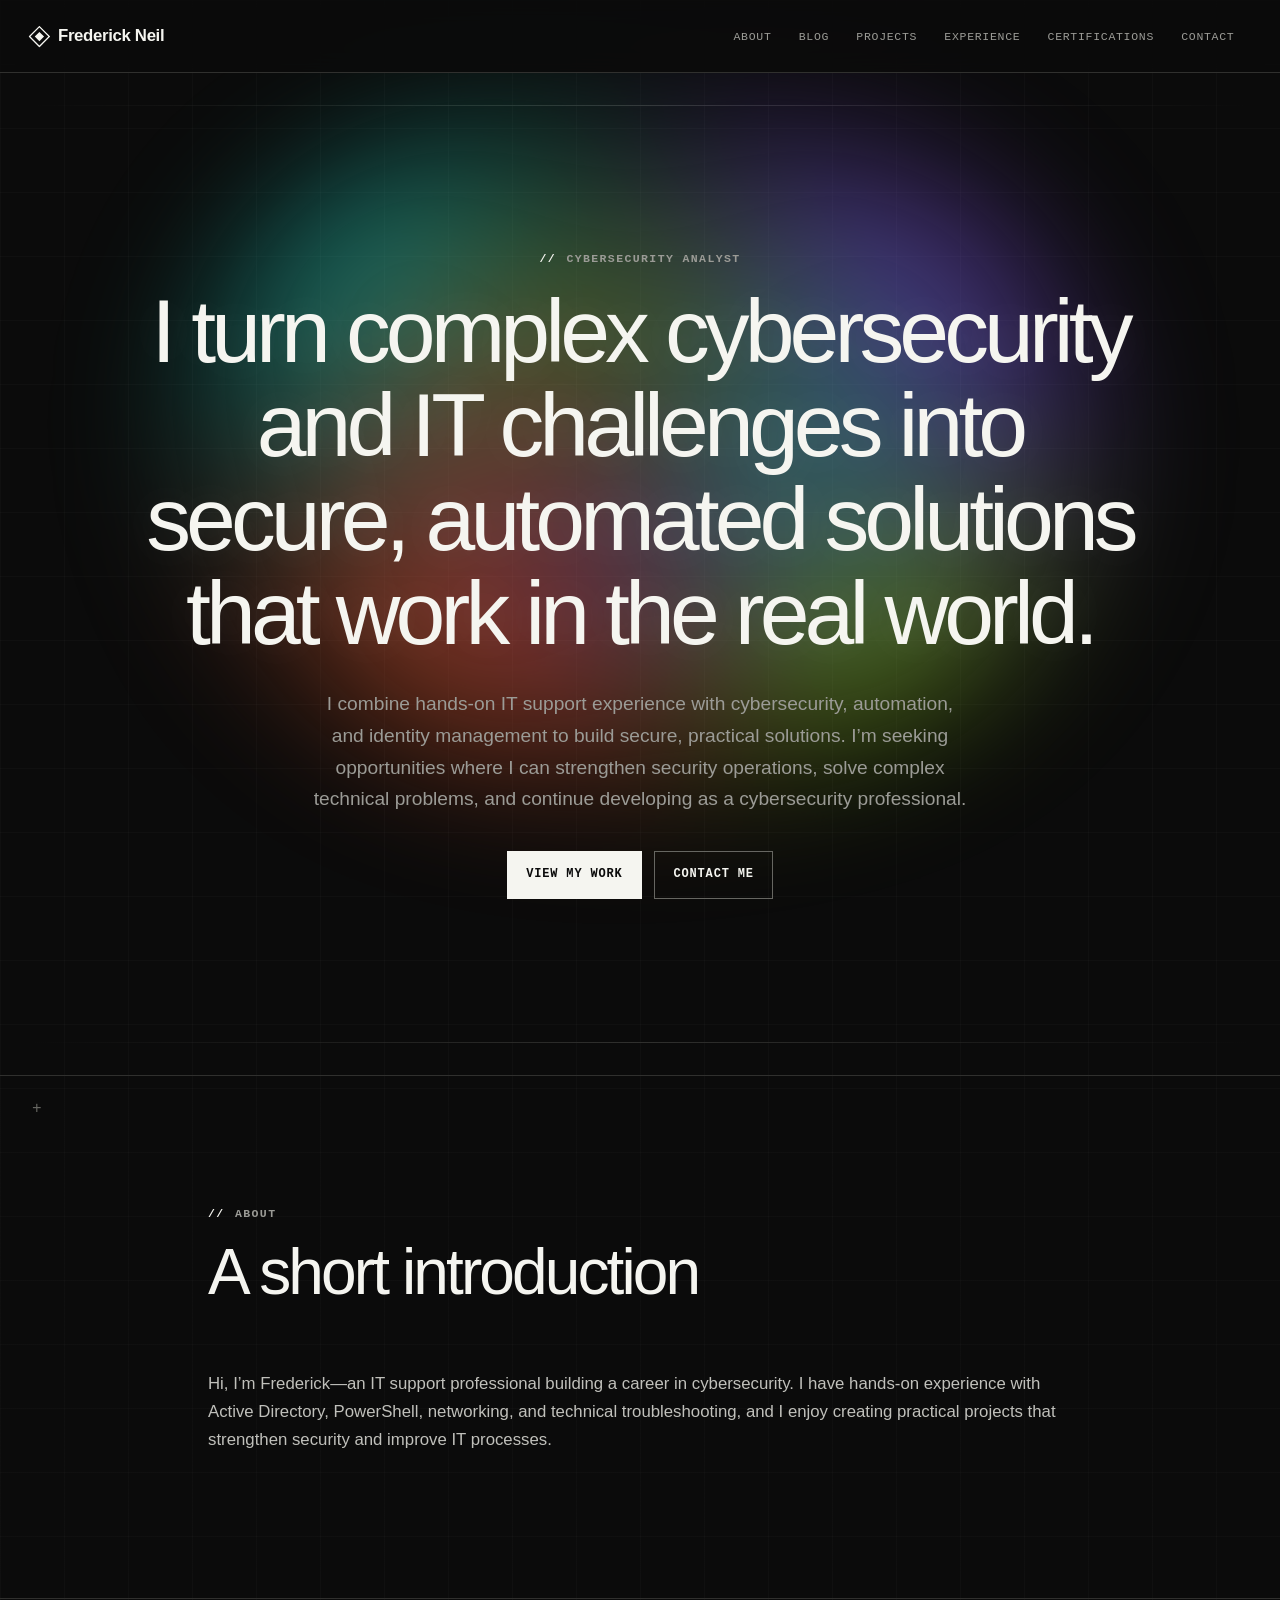
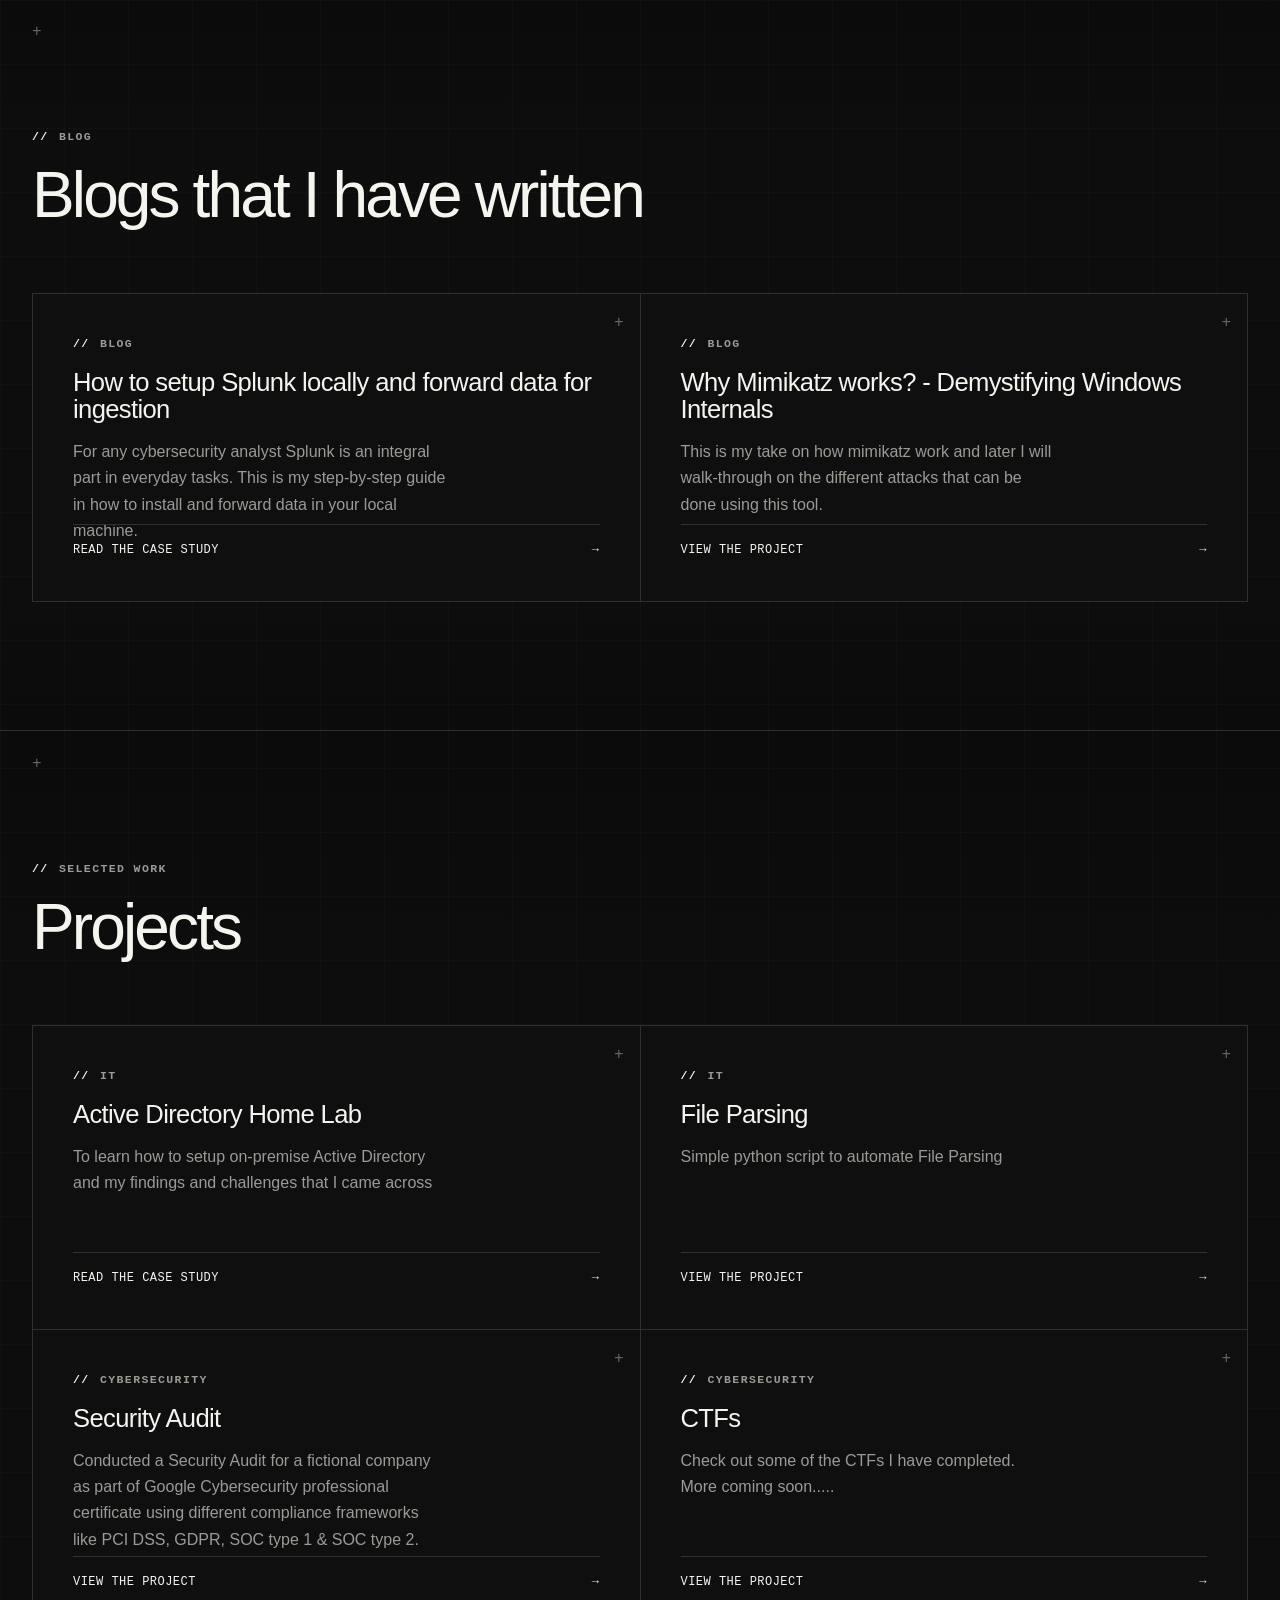
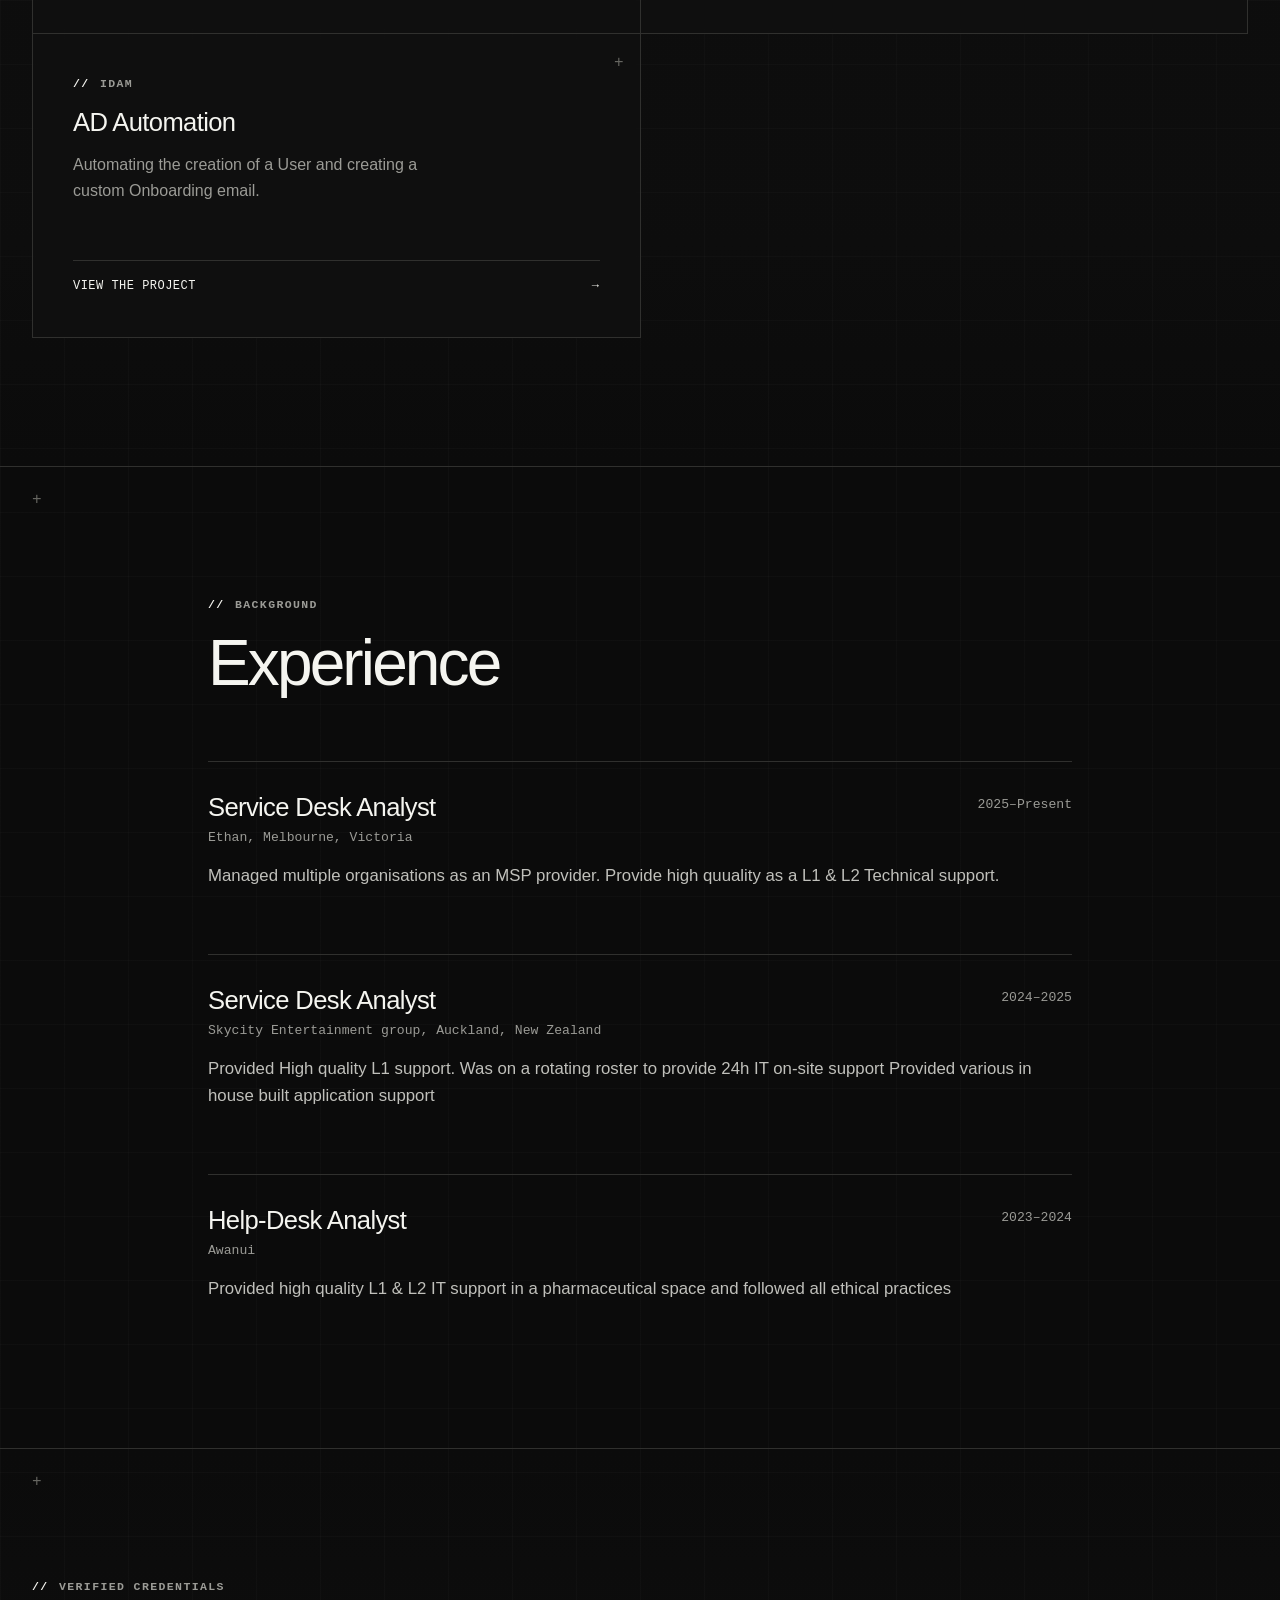
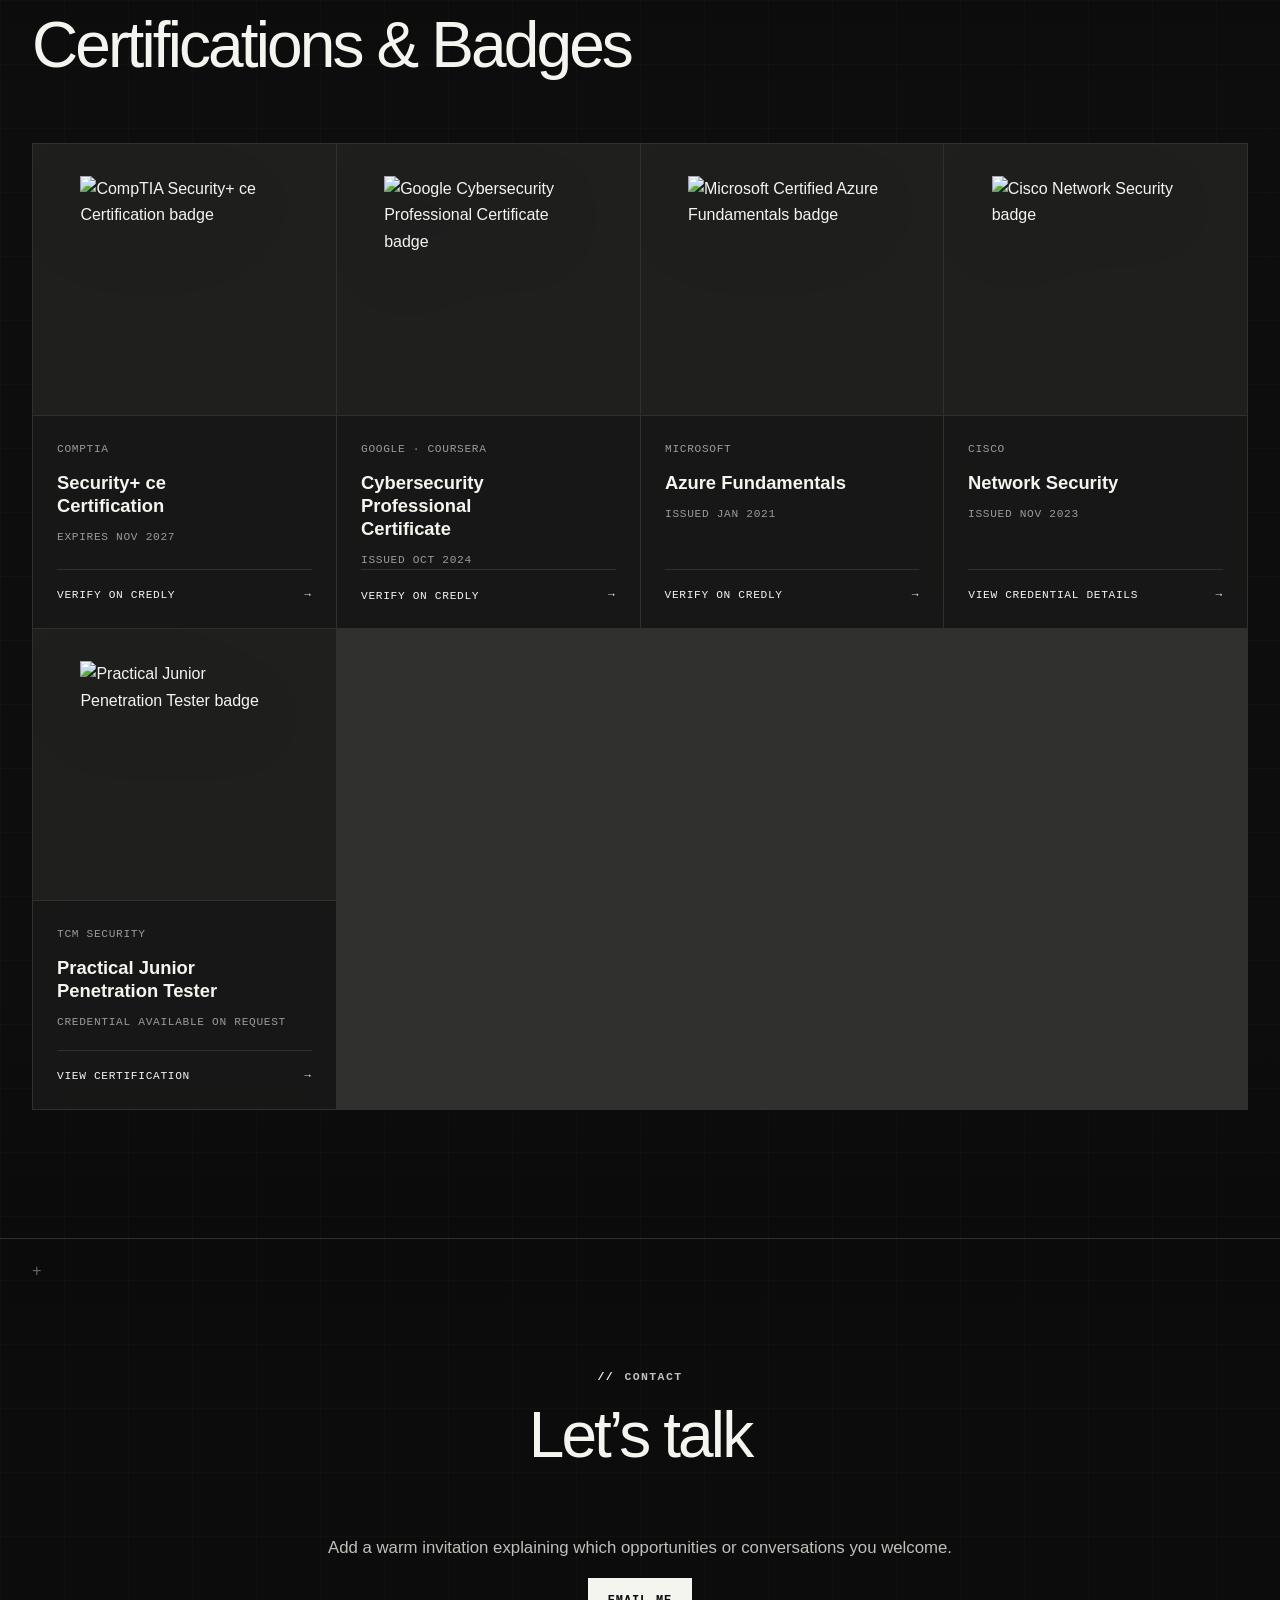
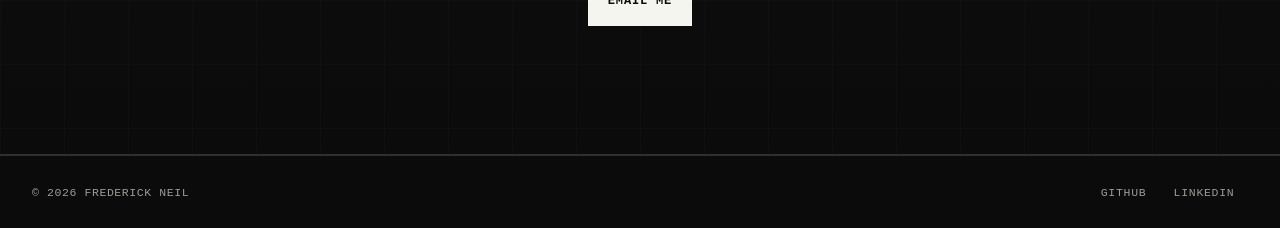
==== index.html @ 4bce6fff "Add certification badge gallery" ====
<!doctype html>
<html lang="en">
  <head>
    <meta charset="utf-8">
    <meta name="viewport" content="width=device-width, initial-scale=1">
    <meta
      name="description"
      content="Portfolio of Frederick Neil, showcasing cybersecurity and automation projects."
    >
    <title>Frederick Neil | Portfolio</title>
    <link rel="stylesheet" href="css/styles.css">
    <script src="js/main.js" defer></script>
  </head>

  <body>
    <a class="skip-link" href="#main-content">Skip to main content</a>

    <header class="site-header">
      <div class="container header-layout">
        <a class="site-name" href="#top" aria-label="Go to the top of the page">
          Frederick Neil
        </a>

        <nav aria-label="Primary navigation">
          <ul class="nav-list">
            <li><a href="#about">About</a></li>
            <li><a href="#blogs">Blog</a></li>
            <li><a href="#projects">Projects</a></li>
            <li><a href="#experience">Experience</a></li>
            <li><a href="#certifications">Certifications</a></li>
            <li><a href="#contact">Contact</a></li>
          </ul>
        </nav>
      </div>
    </header>

    <main id="main-content">
      <div class="hero-aurora" aria-hidden="true"></div>
      <section class="hero" id="top">
        <div class="container narrow">
          <p class="eyebrow">Cybersecurity Analyst</p>
          <h1>I turn complex cybersecurity and IT challenges into secure, automated solutions that work in the real world.</h1>
          <p class="hero-summary">
            I combine hands-on IT support experience with cybersecurity, 
            automation, and identity management to build secure, practical solutions. 
            I’m seeking opportunities where I can strengthen security operations, 
            solve complex technical problems, and continue developing as a cybersecurity professional.
          </p>
          <div class="button-group">
            <a class="button primary" href="#projects">View my work</a>
            <a class="button secondary" href="#contact">Contact me</a>
          </div>
        </div>
      </section>

      <section class="section" id="about">
        <div class="container narrow">
          <p class="eyebrow">About</p>
          <h2>A short introduction</h2>
          <p>
            Hi, I’m Frederick—an IT support professional building a career in cybersecurity. 
            I have hands-on experience with Active Directory, PowerShell, networking, and technical troubleshooting, 
            and I enjoy creating practical projects that strengthen security and improve IT processes.

          </p>
        </div>
      </section>

      <section class="section alternate" id="blogs">
        <div class="container">
          <p class="eyebrow">Blog</p>
          <h2>Blogs that I have written</h2>

          <div class="card-grid">
            <article class="card">
              <p class="card-label">Blog</p>
              <h3>How to setup Splunk locally and forward data for ingestion</h3>
              <p>
                For any cybersecurity analyst Splunk is an integral part in everyday tasks. 
                This is my step-by-step guide in how to install and forward data in your local machine.
              </p>
              <a href="https://www.linkedin.com/pulse/how-setup-splunk-locally-forward-data-ingestion-frederick-neil-mwwwf">Read the case study <span aria-hidden="true">&rarr;</span></a>
            </article>

            <article class="card">
              <p class="card-label">Blog</p>
              <h3>Why Mimikatz works? - Demystifying Windows Internals</h3>
              <p>
                This is my take on how mimikatz work and later I will walk-through on the different attacks that can be done using this tool.
              </p>
              <a href="https://www.linkedin.com/pulse/why-mimikatz-works-demystifying-windows-internals-frederick-neil-f1d8c">View the project <span aria-hidden="true">&rarr;</span></a>
            </article>
          </div>
        </div>
      </section>

      <section class="section alternate" id="projects">
        <div class="container">
          <p class="eyebrow">Selected work</p>
          <h2>Projects</h2>

          <div class="card-grid">
            <article class="card">
              <p class="card-label">IT</p>
              <h3>Active Directory Home Lab</h3>
              <p>
                To learn how to setup on-premise Active Directory and my findings and challenges that I came across 
              </p>
              <a href="https://github.com/freddyneil97/Home-Server-and-Client-setup">Read the case study <span aria-hidden="true">&rarr;</span></a>
            </article>

            <article class="card">
              <p class="card-label">IT</p>
              <h3>File Parsing</h3>
              <p>
                Simple python script to automate File Parsing
              </p>
              <a href="https://github.com/freddyneil97/python_automation_cyber">View the project <span aria-hidden="true">&rarr;</span></a>
            </article>

            <article class="card">
              <p class="card-label">Cybersecurity</p>
              <h3>Security Audit</h3>
              <p>
                Conducted a Security Audit for a fictional company as part of Google Cybersecurity professional certificate using
                different compliance frameworks like PCI DSS, GDPR, SOC type 1 & SOC type 2.
              </p>
              <a href="https://github.com/freddyneil97/Cyber_Security_Portfolio">View the project <span aria-hidden="true">&rarr;</span></a>
            </article>

            <article class="card">
              <p class="card-label">Cybersecurity</p>
              <h3>CTFs</h3>
              <p>
                Check out some of the CTFs I have completed. More coming soon.....
              </p>
              <a href="https://github.com/freddyneil97/CTFs">View the project <span aria-hidden="true">&rarr;</span></a>
            </article>

            <article class="card">
              <p class="card-label">IDAM</p>
              <h3>AD Automation</h3>
              <p>
                Automating the creation of a User and creating a custom Onboarding email.
              </p>
              <a href="https://github.com/freddyneil97/AD_Automation">View the project <span aria-hidden="true">&rarr;</span></a>
            </article>
            
          </div>
        </div>
      </section>

      <section class="section" id="experience">
        <div class="container narrow">
          <p class="eyebrow">Background</p>
          <h2>Experience</h2>

          <div class="experience-item">
            <div>
              <h3>Service Desk Analyst</h3>
              <p class="muted">Ethan, Melbourne, Victoria</p>
            </div>
            <p class="muted">2025&ndash;Present</p>
          </div>
          <p>
            Managed multiple organisations as an MSP provider. 
            Provide high quuality as a L1 & L2 Technical support. 
          </p>
        </div>

        <div class="container narrow">
        <div class="experience-item">
            <div>
              <h3>Service Desk Analyst</h3>
              <p class="muted">Skycity Entertainment group, Auckland, New Zealand</p>
            </div>
            <p class="muted">2024&ndash;2025</p>
          </div>
          <p>
            Provided High quality L1 support.
            Was on a rotating roster to provide 24h IT on-site support
            Provided various in house built application support
          </p>
        </div>

        <div class="container narrow">
        <div class="experience-item">
            <div>
              <h3>Help-Desk Analyst</h3>
              <p class="muted">Awanui</p>
            </div>
            <p class="muted">2023&ndash;2024</p>
          </div>
          <p>
            Provided high quality L1 & L2 IT support in a pharmaceutical space and followed all ethical practices
          </p>
        </div>
      </section>

      <section class="section alternate" id="certifications">
        <div class="container">
          <p class="eyebrow">Verified credentials</p>
          <h2>Certifications & Badges</h2>
          <div class="badge-grid">
            <a class="badge-card" href="https://www.credly.com/badges/f8b6b08b-f59a-4fb5-bf77-55b51bd22b2f" target="_blank" rel="noopener">
              <span class="badge-image">
                <img src="https://images.credly.com/images/80d8a06a-c384-42bf-ad36-db81bce5adce/blob" alt="CompTIA Security+ ce Certification badge" width="220" height="220" loading="lazy">
              </span>
              <span class="badge-details">
                <span class="badge-issuer">CompTIA</span>
                <strong>Security+ ce Certification</strong>
                <span class="badge-date">Expires Nov 2027</span>
                <span class="badge-action">Verify on Credly <span aria-hidden="true">&rarr;</span></span>
              </span>
            </a>

            <a class="badge-card" href="https://www.credly.com/badges/73e0d3cb-29c5-4f58-bfee-9537c1ee1b4f" target="_blank" rel="noopener">
              <span class="badge-image">
                <img src="https://images.credly.com/images/0bf0f2da-a699-4c82-82e2-56dcf1f2e1c7/image.png" alt="Google Cybersecurity Professional Certificate badge" width="220" height="220" loading="lazy">
              </span>
              <span class="badge-details">
                <span class="badge-issuer">Google &middot; Coursera</span>
                <strong>Cybersecurity Professional Certificate</strong>
                <span class="badge-date">Issued Oct 2024</span>
                <span class="badge-action">Verify on Credly <span aria-hidden="true">&rarr;</span></span>
              </span>
            </a>

            <a class="badge-card" href="https://www.credly.com/badges/d61e5b37-b325-469e-be7c-5481fbeab2c2" target="_blank" rel="noopener">
              <span class="badge-image">
                <img src="https://images.credly.com/images/be8fcaeb-c769-4858-b567-ffaaa73ce8cf/image.png" alt="Microsoft Certified Azure Fundamentals badge" width="220" height="220" loading="lazy">
              </span>
              <span class="badge-details">
                <span class="badge-issuer">Microsoft</span>
                <strong>Azure Fundamentals</strong>
                <span class="badge-date">Issued Jan 2021</span>
                <span class="badge-action">Verify on Credly <span aria-hidden="true">&rarr;</span></span>
              </span>
            </a>

            <a class="badge-card" href="https://www.credly.com/org/cisco/badge/network-security" target="_blank" rel="noopener">
              <span class="badge-image">
                <img src="https://images.credly.com/size/340x340/images/f7387386-553c-4be5-b3f3-077f78152f31/Network_Security.png" alt="Cisco Network Security badge" width="220" height="220" loading="lazy">
              </span>
              <span class="badge-details">
                <span class="badge-issuer">Cisco</span>
                <strong>Network Security</strong>
                <span class="badge-date">Issued Nov 2023</span>
                <span class="badge-action">View credential details <span aria-hidden="true">&rarr;</span></span>
              </span>
            </a>

            <a class="badge-card" href="https://certifications.tcm-sec.com/pjpt/" target="_blank" rel="noopener">
              <span class="badge-image">
                <img src="https://certifications.tcm-sec.com/wp-content/uploads/2024/08/PJPT-1.webp" alt="Practical Junior Penetration Tester badge" width="220" height="220" loading="lazy">
              </span>
              <span class="badge-details">
                <span class="badge-issuer">TCM Security</span>
                <strong>Practical Junior Penetration Tester</strong>
                <span class="badge-date">Credential available on request</span>
                <span class="badge-action">View certification <span aria-hidden="true">&rarr;</span></span>
              </span>
            </a>
          </div>
        </div>
      </section>

      <section class="section contact" id="contact">
        <div class="container narrow">
          <p class="eyebrow">Contact</p>
          <h2>Let&rsquo;s talk</h2>
          <p>
            Add a warm invitation explaining which opportunities or
            conversations you welcome.
          </p>
          <a class="button primary" href="mailto:freddyneil28@gmail.com">Email me</a>
        </div>
      </section>
    </main>

    <footer class="site-footer">
      <div class="container footer-layout">
        <p>&copy; <span id="current-year">2026</span> Frederick Neil</p>
        <ul class="social-list" aria-label="Social links">
          <li><a href="https://github.com/freddyneil97">GitHub</a></li>
          <li><a href="https://www.linkedin.com/in/frederick-neil-354715139/">LinkedIn</a></li>
        </ul>
      </div>
    </footer>
  </body>
</html>
---- css/styles.css ----
:root {
  color-scheme: dark;
  --color-background: #0b0b0b;
  --color-surface: #111111;
  --color-surface-raised: #171717;
  --color-text: #f5f5f0;
  --color-muted: #9b9b96;
  --color-accent: #f5f5f0;
  --color-accent-contrast: #0b0b0b;
  --color-border: #30302e;
  --color-border-strong: #666661;
  --color-cyan: #3ee9dc;
  --color-violet: #8b5cf6;
  --color-orange: #ff6b3d;
  --color-lime: #b8f23d;
  --font-body: Inter, "Segoe UI", Arial, sans-serif;
  --font-mono: "SFMono-Regular", Consolas, "Liberation Mono", monospace;
  --content-width: 76rem;
  --reading-width: 54rem;
  --header-height: 4.5rem;
}

* {
  box-sizing: border-box;
}

html {
  scroll-behavior: smooth;
  scroll-padding-top: var(--header-height);
}

body {
  min-width: 20rem;
  margin: 0;
  background:
    linear-gradient(rgb(255 255 255 / 2%) 1px, transparent 1px),
    linear-gradient(90deg, rgb(255 255 255 / 2%) 1px, transparent 1px),
    var(--color-background);
  background-size: 4rem 4rem;
  color: var(--color-text);
  font-family: var(--font-body);
  font-size: 1rem;
  line-height: 1.65;
  text-rendering: optimizeLegibility;
}

::selection {
  background: var(--color-text);
  color: var(--color-background);
}

a {
  color: inherit;
  text-decoration-color: var(--color-border-strong);
  text-underline-offset: 0.25em;
}

a:hover {
  text-decoration-color: currentColor;
}

a:focus-visible {
  outline: 2px solid var(--color-text);
  outline-offset: 4px;
}

h1,
h2,
h3,
p {
  margin-top: 0;
}

h1,
h2,
h3 {
  font-weight: 500;
  line-height: 1.05;
}

h1 {
  max-width: 22ch;
  margin-inline: auto;
  margin-bottom: 1.75rem;
  font-size: clamp(2.75rem, 7vw, 6.5rem);
  letter-spacing: -0.055em;
  text-wrap: balance;
}

h2 {
  max-width: 18ch;
  margin-bottom: clamp(2rem, 5vw, 4rem);
  font-size: clamp(2.25rem, 5vw, 4.5rem);
  letter-spacing: -0.045em;
}

h3 {
  margin-bottom: 1rem;
  font-size: clamp(1.35rem, 2vw, 1.75rem);
  letter-spacing: -0.025em;
}

.container {
  width: min(100% - 2rem, var(--content-width));
  margin-inline: auto;
}

.narrow {
  max-width: var(--reading-width);
  margin-inline: auto;
}

.skip-link {
  position: fixed;
  top: 0.75rem;
  left: 0.75rem;
  z-index: 100;
  padding: 0.7rem 0.9rem;
  translate: 0 -200%;
  border: 1px solid var(--color-text);
  background: var(--color-text);
  color: var(--color-background);
  font-family: var(--font-mono);
  font-size: 0.75rem;
  text-transform: uppercase;
}

.skip-link:focus {
  translate: 0;
}

.site-header {
  position: sticky;
  top: 0;
  z-index: 50;
  min-height: var(--header-height);
  border-bottom: 1px solid var(--color-border);
  background: rgb(11 11 11 / 92%);
  backdrop-filter: blur(14px);
}

.header-layout,
.footer-layout {
  display: flex;
  align-items: center;
  justify-content: space-between;
  gap: 1.5rem;
  min-height: var(--header-height);
}

.site-name {
  display: inline-flex;
  align-items: center;
  gap: 0.7rem;
  color: var(--color-text);
  font-size: 1.05rem;
  font-weight: 700;
  letter-spacing: -0.02em;
  text-decoration: none;
}

.site-name::before {
  width: 0.8rem;
  height: 0.8rem;
  border: 1px solid var(--color-text);
  box-shadow: inset 0 0 0 0.2rem var(--color-background);
  background: var(--color-text);
  content: "";
  rotate: 45deg;
}

.nav-list,
.social-list {
  display: flex;
  flex-wrap: wrap;
  gap: 0;
  margin: 0;
  padding: 0;
  list-style: none;
}

.nav-list a,
.social-list a {
  display: block;
  padding: 0.6rem 0.85rem;
  color: var(--color-muted);
  font-family: var(--font-mono);
  font-size: 0.72rem;
  letter-spacing: 0.06em;
  text-decoration: none;
  text-transform: uppercase;
  transition: color 160ms ease, background-color 160ms ease;
}

.nav-list a:hover,
.social-list a:hover {
  background: var(--color-surface-raised);
  color: var(--color-text);
}

main {
  isolation: isolate;
}

.hero {
  position: relative;
  display: grid;
  min-height: calc(100svh - var(--header-height));
  place-items: center;
  padding-block: clamp(6rem, 14vw, 11rem);
  overflow: hidden;
  border-bottom: 1px solid var(--color-border);
  text-align: center;
}

.hero::before,
.hero::after {
  position: absolute;
  left: 50%;
  width: min(100% - 2rem, var(--content-width));
  height: 1px;
  translate: -50% 0;
  background: linear-gradient(90deg, transparent, var(--color-border), transparent);
  content: "";
}

.hero::before {
  top: 2rem;
}

.hero::after {
  bottom: 2rem;
}

.hero .narrow {
  position: relative;
  z-index: 2;
  max-width: 72rem;
}

.hero-aurora {
  position: fixed;
  top: 49%;
  left: 50%;
  z-index: 1;
  width: min(72vw, 58rem);
  aspect-ratio: 1.35;
  translate: -50% -50%;
  border-radius: 50%;
  background:
    radial-gradient(circle at 20% 25%, var(--color-cyan), transparent 38%),
    radial-gradient(circle at 80% 28%, var(--color-violet), transparent 42%),
    radial-gradient(circle at 30% 82%, var(--color-orange), transparent 40%),
    radial-gradient(circle at 76% 76%, var(--color-lime), transparent 36%);
  filter: blur(4.5rem) saturate(125%);
  opacity: 0.5;
  pointer-events: none;
  animation: aurora-drift 14s ease-in-out infinite alternate;
  will-change: translate, rotate, scale;
}

.hero-aurora::after {
  position: absolute;
  inset: 18%;
  border-radius: inherit;
  background: conic-gradient(
    from 90deg,
    var(--color-cyan),
    var(--color-violet),
    var(--color-orange),
    var(--color-lime),
    var(--color-cyan)
  );
  filter: blur(3rem);
  opacity: 0.55;
  content: "";
  animation: aurora-spin 18s linear infinite;
}

.hero h1 {
  text-shadow: 0 0 3rem rgb(255 255 255 / 10%);
}

.hero-summary {
  max-width: 42rem;
  margin-inline: auto;
  margin-bottom: 2.25rem;
  color: var(--color-muted);
  font-size: clamp(1rem, 2vw, 1.2rem);
  text-wrap: balance;
}

.eyebrow,
.card-label {
  margin-bottom: 1rem;
  color: var(--color-muted);
  font-family: var(--font-mono);
  font-size: 0.72rem;
  font-weight: 600;
  letter-spacing: 0.12em;
  text-transform: uppercase;
}

.eyebrow::before,
.card-label::before {
  margin-right: 0.65rem;
  color: var(--color-text);
  content: "//";
}

.button-group {
  display: flex;
  flex-wrap: wrap;
  justify-content: center;
  gap: 0.75rem;
}

.button {
  display: inline-flex;
  min-height: 3rem;
  align-items: center;
  justify-content: center;
  padding: 0.8rem 1.15rem;
  border: 1px solid var(--color-border-strong);
  border-radius: 0;
  font-family: var(--font-mono);
  font-size: 0.75rem;
  font-weight: 700;
  letter-spacing: 0.07em;
  text-decoration: none;
  text-transform: uppercase;
  transition: background-color 160ms ease, color 160ms ease, border-color 160ms ease;
}

.button.primary {
  border-color: var(--color-text);
  background: var(--color-text);
  color: var(--color-accent-contrast);
}

.button.primary:hover {
  background: transparent;
  color: var(--color-text);
}

.button.secondary {
  background: transparent;
  color: var(--color-text);
}

.button.secondary:hover {
  border-color: var(--color-text);
  background:
    linear-gradient(var(--color-surface-raised), var(--color-surface-raised)) padding-box,
    linear-gradient(90deg, var(--color-cyan), var(--color-violet), var(--color-orange)) border-box;
}

@keyframes aurora-drift {
  0% {
    translate: -56% -53%;
    rotate: -8deg;
    scale: 0.92;
  }

  50% {
    translate: -46% -47%;
    rotate: 7deg;
    scale: 1.08;
  }

  100% {
    translate: -52% -50%;
    rotate: -3deg;
    scale: 0.98;
  }
}

@keyframes aurora-spin {
  to {
    rotate: 1turn;
  }
}

.section {
  position: relative;
  padding-block: clamp(5rem, 10vw, 8.5rem);
  border-bottom: 1px solid var(--color-border);
  background: linear-gradient(
    180deg,
    transparent 0%,
    rgb(11 11 11 / 12%) 18%,
    rgb(11 11 11 / 12%) 82%,
    transparent 100%
  );
}

.section > .container {
  position: relative;
  z-index: 2;
}

.section::before {
  position: absolute;
  top: 1.25rem;
  left: max(1rem, calc((100% - var(--content-width)) / 2));
  color: var(--color-border-strong);
  content: "+";
  font-family: var(--font-mono);
}

.alternate {
  background: linear-gradient(
    180deg,
    transparent 0%,
    rgb(23 23 23 / 18%) 18%,
    rgb(23 23 23 / 18%) 82%,
    transparent 100%
  );
}

.section .narrow > p:not(.eyebrow),
.section .container > p:not(.eyebrow),
.experience-item + p {
  color: #c0c0bb;
  font-size: 1.05rem;
}

.card-grid {
  display: grid;
  grid-template-columns: repeat(2, minmax(0, 1fr));
  border-top: 1px solid var(--color-border);
  border-left: 1px solid var(--color-border);
}

.card {
  position: relative;
  min-height: 19rem;
  padding: clamp(1.5rem, 4vw, 2.5rem);
  border-right: 1px solid var(--color-border);
  border-bottom: 1px solid var(--color-border);
  border-radius: 0;
  background: rgb(17 17 17 / 72%);
  backdrop-filter: blur(0.75rem);
  box-shadow: none;
  transition: background-color 180ms ease, border-color 180ms ease;
}

.card::after {
  position: absolute;
  top: 1rem;
  right: 1rem;
  color: var(--color-border-strong);
  content: "+";
  font-family: var(--font-mono);
}

.card:hover {
  border-color: var(--color-border-strong);
  background: rgb(23 23 23 / 84%);
}

.card p:not(.card-label) {
  max-width: 42ch;
  color: var(--color-muted);
}

.card > a {
  position: absolute;
  right: clamp(1.5rem, 4vw, 2.5rem);
  bottom: clamp(1.5rem, 4vw, 2.5rem);
  left: clamp(1.5rem, 4vw, 2.5rem);
  display: flex;
  justify-content: space-between;
  padding-top: 1rem;
  border-top: 1px solid var(--color-border);
  font-family: var(--font-mono);
  font-size: 0.75rem;
  letter-spacing: 0.04em;
  text-decoration: none;
  text-transform: uppercase;
}

.badge-grid {
  display: grid;
  grid-template-columns: repeat(auto-fit, minmax(min(100%, 16rem), 1fr));
  gap: 1px;
  border: 1px solid var(--color-border);
  background: var(--color-border);
}

.badge-card {
  position: relative;
  display: grid;
  min-height: 30rem;
  grid-template-rows: 17rem 1fr;
  overflow: hidden;
  background: rgb(17 17 17 / 76%);
  color: var(--color-text);
  text-decoration: none;
  backdrop-filter: blur(0.75rem);
  transition: background-color 220ms ease, translate 220ms ease;
}

.badge-card::after {
  position: absolute;
  right: 0;
  bottom: 0;
  left: 0;
  height: 2px;
  scale: 0 1;
  transform-origin: left;
  background: linear-gradient(90deg, var(--color-cyan), var(--color-violet), var(--color-orange));
  content: "";
  transition: scale 260ms ease;
}

.badge-card:hover {
  background: rgb(23 23 23 / 88%);
  translate: 0 -0.25rem;
}

.badge-card:hover::after,
.badge-card:focus-visible::after {
  scale: 1 1;
}

.badge-image {
  display: grid;
  place-items: center;
  padding: 2rem;
  border-bottom: 1px solid var(--color-border);
  background: rgb(255 255 255 / 3%);
}

.badge-image img {
  display: block;
  width: min(100%, 13rem);
  height: 13rem;
  object-fit: contain;
  filter: drop-shadow(0 1rem 2rem rgb(0 0 0 / 38%));
  transition: scale 260ms ease, rotate 260ms ease;
}

.badge-card:hover .badge-image img {
  rotate: -1.5deg;
  scale: 1.04;
}

.badge-details {
  display: flex;
  align-items: flex-start;
  flex-direction: column;
  padding: 1.5rem;
}

.badge-issuer,
.badge-date,
.badge-action {
  font-family: var(--font-mono);
  font-size: 0.7rem;
  letter-spacing: 0.06em;
  text-transform: uppercase;
}

.badge-issuer {
  margin-bottom: 0.75rem;
  color: var(--color-muted);
}

.badge-details strong {
  max-width: 20ch;
  margin-bottom: 0.7rem;
  font-size: 1.15rem;
  font-weight: 600;
  line-height: 1.25;
}

.badge-date {
  color: var(--color-muted);
}

.badge-action {
  display: flex;
  width: 100%;
  justify-content: space-between;
  margin-top: auto;
  padding-top: 1rem;
  border-top: 1px solid var(--color-border);
  color: var(--color-text);
}

.experience-item {
  display: grid;
  grid-template-columns: 1fr auto;
  gap: 2rem;
  margin-top: 0;
  padding-top: 2rem;
  border-top: 1px solid var(--color-border);
}

.experience-item h3 {
  margin-bottom: 0.4rem;
}

#experience .container + .container {
  margin-top: 4rem;
}

.muted {
  color: var(--color-muted);
  font-family: var(--font-mono);
  font-size: 0.82rem;
}

.contact {
  min-height: 32rem;
  display: grid;
  place-items: center;
  background: linear-gradient(
    180deg,
    transparent,
    rgb(17 17 17 / 18%) 25%,
    rgb(17 17 17 / 18%) 75%,
    transparent
  );
  color: var(--color-text);
  text-align: center;
}

.contact::before {
  color: var(--color-border-strong);
}

.contact h2 {
  margin-inline: auto;
}

.contact .eyebrow,
.contact p {
  color: #c0c0bb !important;
}

.contact .button.primary {
  border-color: var(--color-text);
  background: var(--color-text);
  color: var(--color-background);
}

.contact .button.primary:hover {
  background: transparent;
  color: var(--color-text);
}

.site-footer {
  border-top: 1px solid var(--color-border);
  background: var(--color-background);
  color: var(--color-muted);
}

.site-footer p {
  margin-bottom: 0;
  font-family: var(--font-mono);
  font-size: 0.72rem;
  letter-spacing: 0.05em;
  text-transform: uppercase;
}

@media (max-width: 48rem) {
  :root {
    --header-height: auto;
  }

  .header-layout,
  .footer-layout {
    align-items: flex-start;
    flex-direction: column;
    padding-block: 1rem;
  }

  .nav-list {
    width: 100%;
    border-top: 1px solid var(--color-border);
  }

  .nav-list li {
    flex: 1 1 auto;
  }

  .nav-list a {
    padding-inline: 0.55rem;
    text-align: center;
  }

  .hero {
    min-height: auto;
  }

  .hero-aurora {
    width: 120vw;
    filter: blur(4rem) saturate(120%);
    opacity: 0.46;
  }

  .card-grid {
    grid-template-columns: 1fr;
  }

  .card {
    min-height: 18rem;
  }

  .experience-item {
    grid-template-columns: 1fr;
    gap: 0.5rem;
  }
}

@media (max-width: 30rem) {
  .nav-list li {
    flex-basis: 33%;
  }

  h1 {
    font-size: clamp(2.5rem, 13vw, 4rem);
  }

  .button-group,
  .button {
    width: 100%;
  }
}

@media (prefers-reduced-motion: reduce) {
  html {
    scroll-behavior: auto;
  }

  *,
  *::before,
  *::after {
    animation-duration: 0.01ms !important;
    animation-iteration-count: 1 !important;
    transition-duration: 0.01ms !important;
  }
}
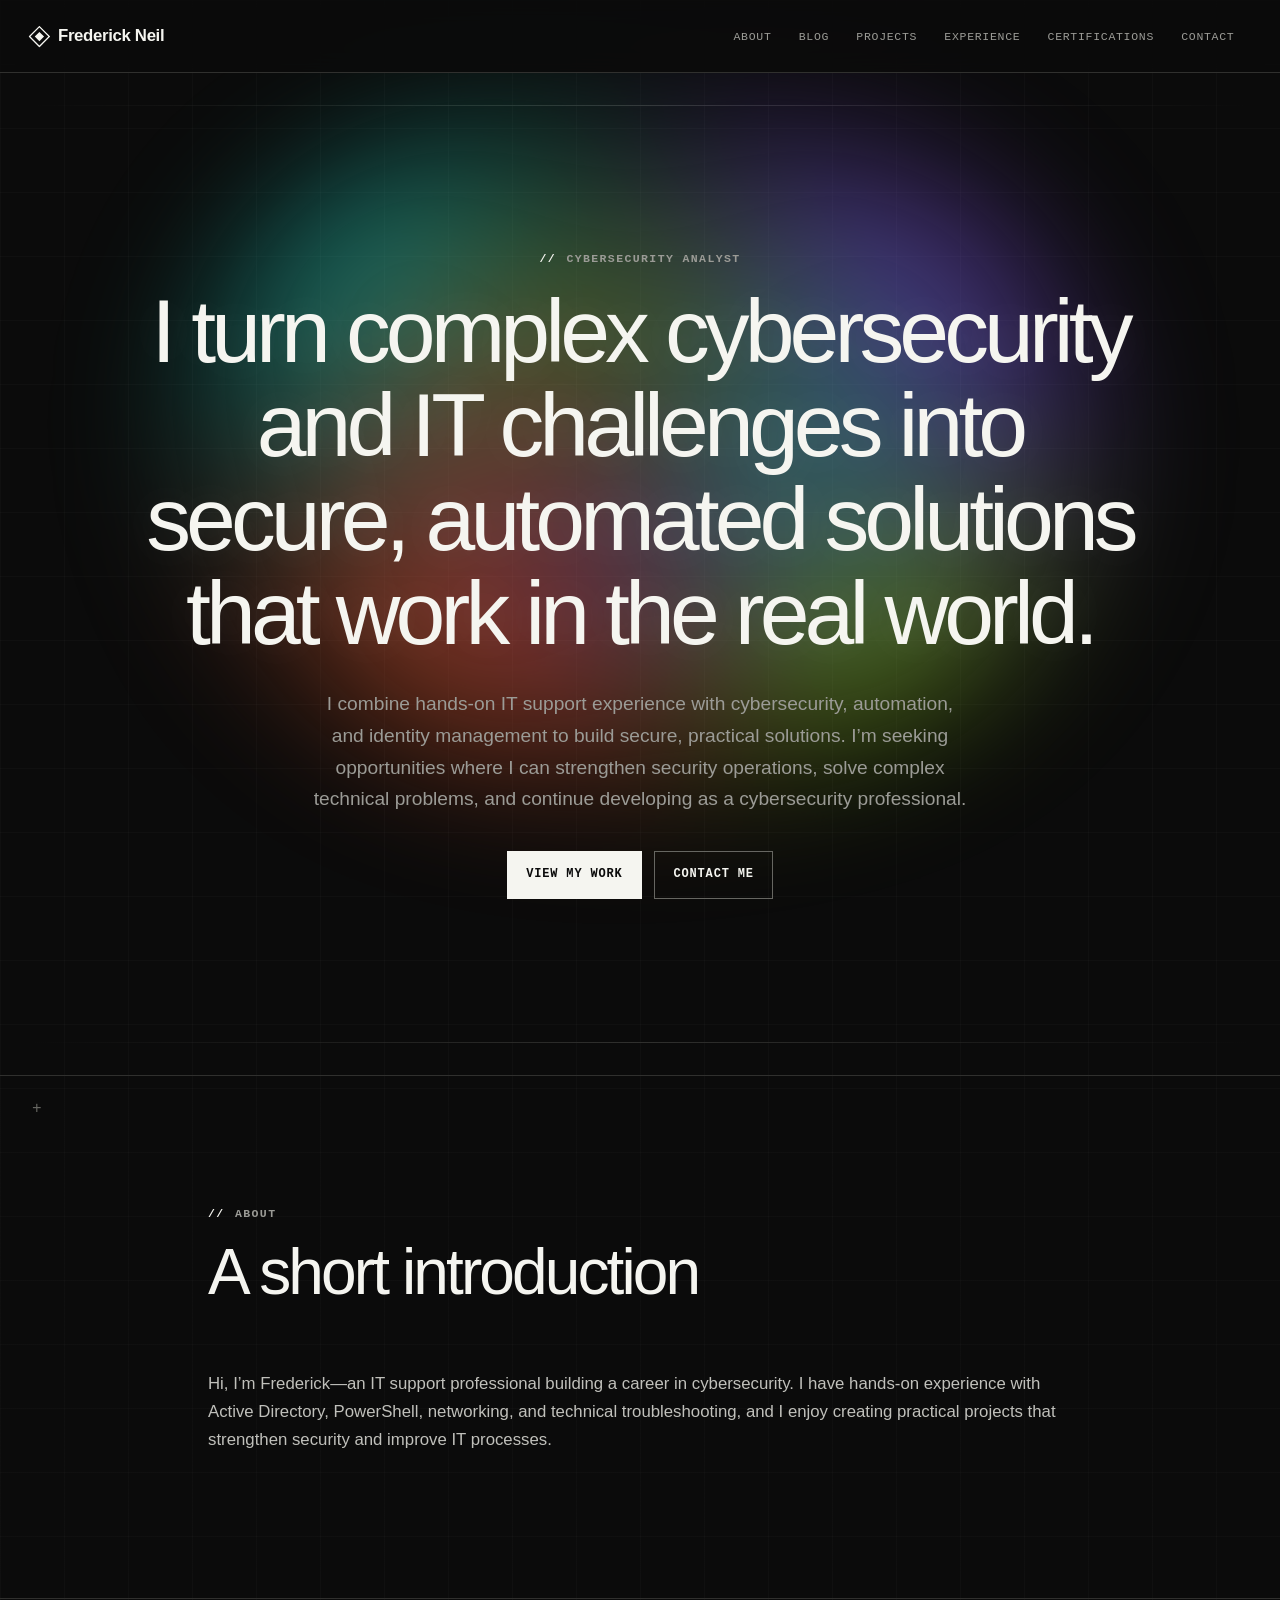
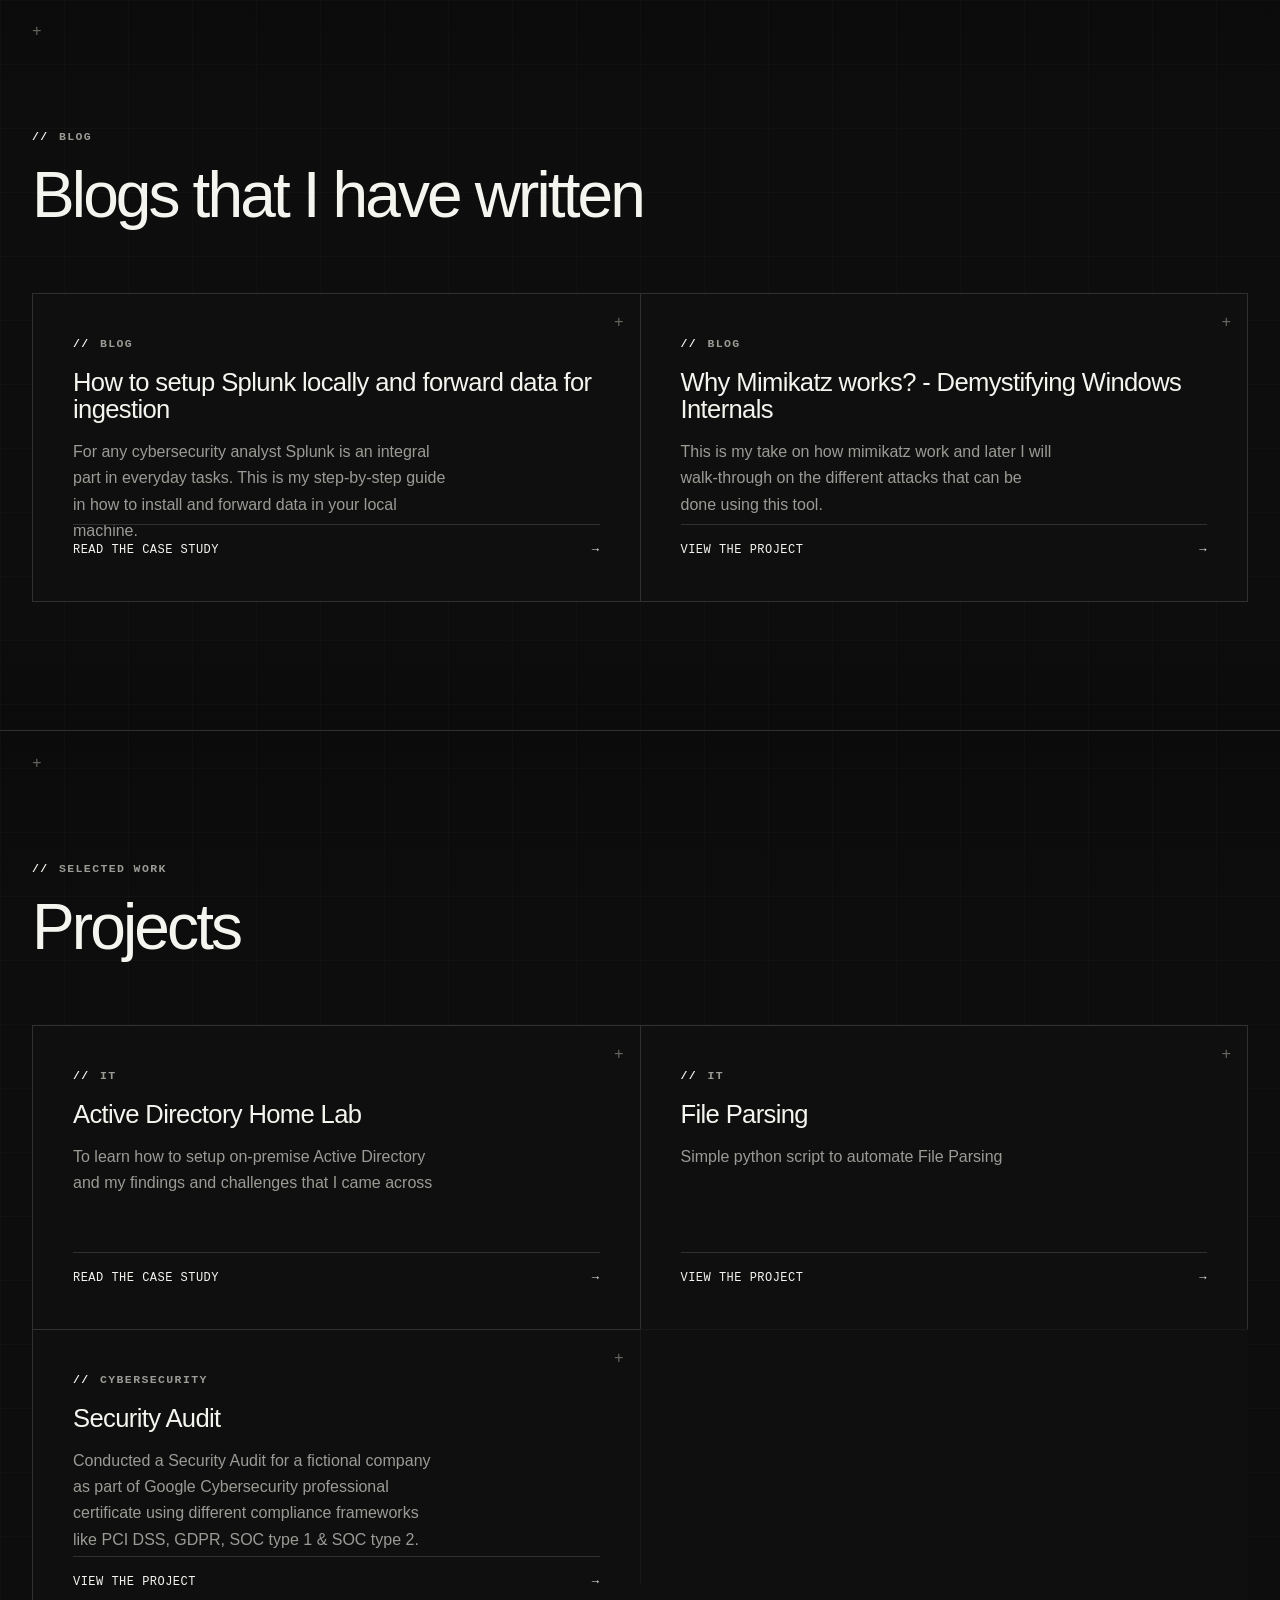
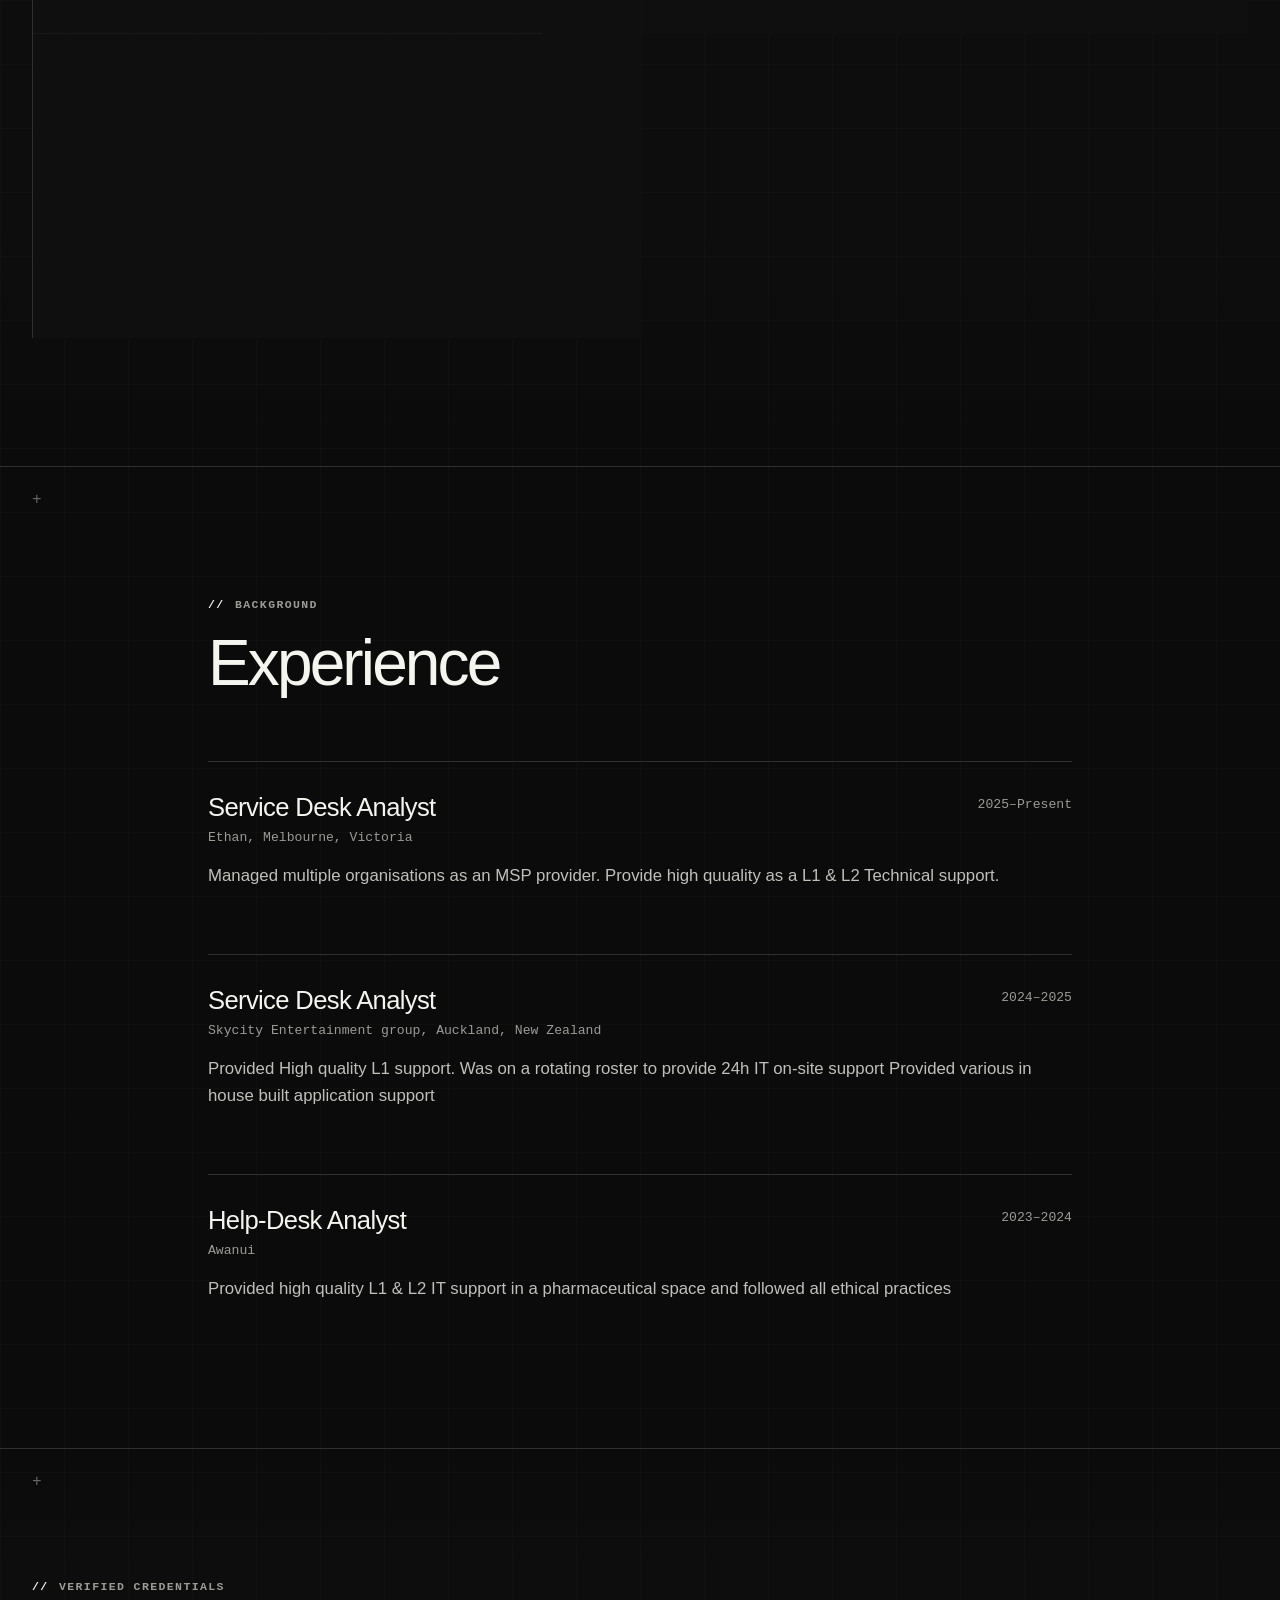
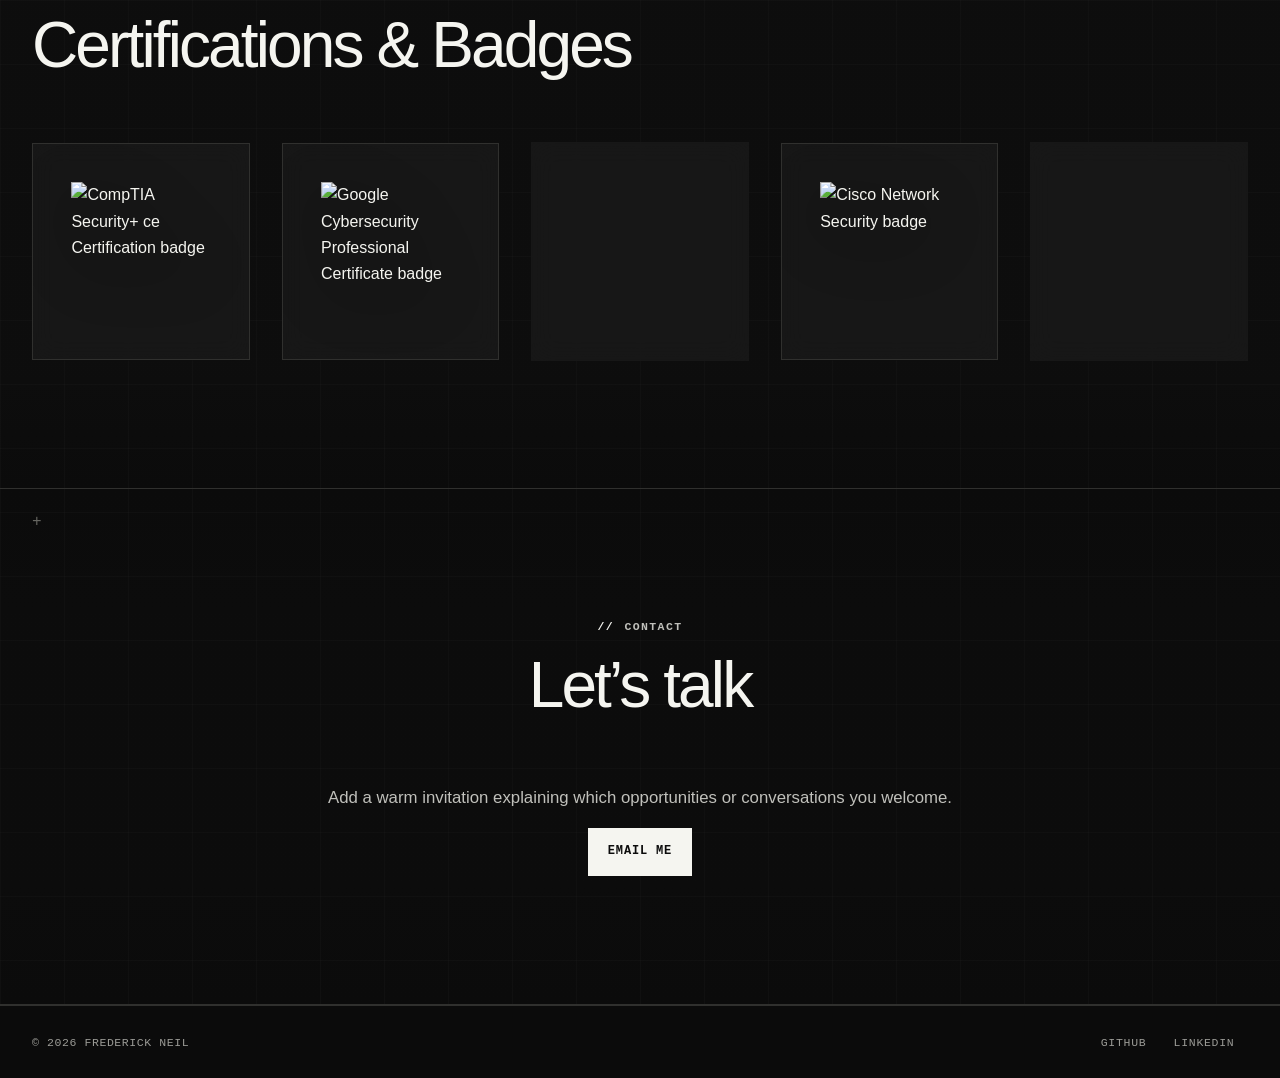
==== commit f8dd3a5d: "Simplify certification badge gallery" ====
--- a/index.html
+++ b/index.html
@@ -202,63 +202,33 @@
           <p class="eyebrow">Verified credentials</p>
           <h2>Certifications & Badges</h2>
           <div class="badge-grid">
-            <a class="badge-card" href="https://www.credly.com/badges/f8b6b08b-f59a-4fb5-bf77-55b51bd22b2f" target="_blank" rel="noopener">
+            <a class="badge-card" href="https://www.credly.com/badges/f8b6b08b-f59a-4fb5-bf77-55b51bd22b2f" target="_blank" rel="noopener" aria-label="Verify CompTIA Security+ on Credly">
               <span class="badge-image">
                 <img src="https://images.credly.com/images/80d8a06a-c384-42bf-ad36-db81bce5adce/blob" alt="CompTIA Security+ ce Certification badge" width="220" height="220" loading="lazy">
               </span>
-              <span class="badge-details">
-                <span class="badge-issuer">CompTIA</span>
-                <strong>Security+ ce Certification</strong>
-                <span class="badge-date">Expires Nov 2027</span>
-                <span class="badge-action">Verify on Credly <span aria-hidden="true">&rarr;</span></span>
-              </span>
-            </a>
-
-            <a class="badge-card" href="https://www.credly.com/badges/73e0d3cb-29c5-4f58-bfee-9537c1ee1b4f" target="_blank" rel="noopener">
+            </a>
+
+            <a class="badge-card" href="https://www.credly.com/badges/73e0d3cb-29c5-4f58-bfee-9537c1ee1b4f" target="_blank" rel="noopener" aria-label="Verify Google Cybersecurity Professional Certificate on Credly">
               <span class="badge-image">
                 <img src="https://images.credly.com/images/0bf0f2da-a699-4c82-82e2-56dcf1f2e1c7/image.png" alt="Google Cybersecurity Professional Certificate badge" width="220" height="220" loading="lazy">
               </span>
-              <span class="badge-details">
-                <span class="badge-issuer">Google &middot; Coursera</span>
-                <strong>Cybersecurity Professional Certificate</strong>
-                <span class="badge-date">Issued Oct 2024</span>
-                <span class="badge-action">Verify on Credly <span aria-hidden="true">&rarr;</span></span>
-              </span>
-            </a>
-
-            <a class="badge-card" href="https://www.credly.com/badges/d61e5b37-b325-469e-be7c-5481fbeab2c2" target="_blank" rel="noopener">
+            </a>
+
+            <a class="badge-card" href="https://www.credly.com/badges/d61e5b37-b325-469e-be7c-5481fbeab2c2" target="_blank" rel="noopener" aria-label="Verify Microsoft Azure Fundamentals on Credly">
               <span class="badge-image">
                 <img src="https://images.credly.com/images/be8fcaeb-c769-4858-b567-ffaaa73ce8cf/image.png" alt="Microsoft Certified Azure Fundamentals badge" width="220" height="220" loading="lazy">
               </span>
-              <span class="badge-details">
-                <span class="badge-issuer">Microsoft</span>
-                <strong>Azure Fundamentals</strong>
-                <span class="badge-date">Issued Jan 2021</span>
-                <span class="badge-action">Verify on Credly <span aria-hidden="true">&rarr;</span></span>
-              </span>
-            </a>
-
-            <a class="badge-card" href="https://www.credly.com/org/cisco/badge/network-security" target="_blank" rel="noopener">
+            </a>
+
+            <a class="badge-card" href="assets/certificates/cisco-network-security.png" target="_blank" rel="noopener" aria-label="View Cisco Network Security certificate">
               <span class="badge-image">
                 <img src="https://images.credly.com/size/340x340/images/f7387386-553c-4be5-b3f3-077f78152f31/Network_Security.png" alt="Cisco Network Security badge" width="220" height="220" loading="lazy">
               </span>
-              <span class="badge-details">
-                <span class="badge-issuer">Cisco</span>
-                <strong>Network Security</strong>
-                <span class="badge-date">Issued Nov 2023</span>
-                <span class="badge-action">View credential details <span aria-hidden="true">&rarr;</span></span>
-              </span>
-            </a>
-
-            <a class="badge-card" href="https://certifications.tcm-sec.com/pjpt/" target="_blank" rel="noopener">
+            </a>
+
+            <a class="badge-card" href="https://certifications.tcm-sec.com/pjpt/" target="_blank" rel="noopener" aria-label="View Practical Junior Penetration Tester certification information">
               <span class="badge-image">
                 <img src="https://certifications.tcm-sec.com/wp-content/uploads/2024/08/PJPT-1.webp" alt="Practical Junior Penetration Tester badge" width="220" height="220" loading="lazy">
-              </span>
-              <span class="badge-details">
-                <span class="badge-issuer">TCM Security</span>
-                <strong>Practical Junior Penetration Tester</strong>
-                <span class="badge-date">Credential available on request</span>
-                <span class="badge-action">View certification <span aria-hidden="true">&rarr;</span></span>
               </span>
             </a>
           </div>
--- a/css/styles.css
+++ b/css/styles.css
@@ -482,23 +482,20 @@
 
 .badge-grid {
   display: grid;
-  grid-template-columns: repeat(auto-fit, minmax(min(100%, 16rem), 1fr));
-  gap: 1px;
-  border: 1px solid var(--color-border);
-  background: var(--color-border);
+  grid-template-columns: repeat(auto-fit, minmax(min(100%, 13rem), 1fr));
+  gap: clamp(1rem, 2.5vw, 2rem);
 }
 
 .badge-card {
   position: relative;
-  display: grid;
-  min-height: 30rem;
-  grid-template-rows: 17rem 1fr;
+  display: block;
+  aspect-ratio: 1;
   overflow: hidden;
+  border: 1px solid var(--color-border);
   background: rgb(17 17 17 / 76%);
-  color: var(--color-text);
   text-decoration: none;
   backdrop-filter: blur(0.75rem);
-  transition: background-color 220ms ease, translate 220ms ease;
+  transition: background-color 220ms ease, border-color 220ms ease, translate 220ms ease;
 }
 
 .badge-card::after {
@@ -515,6 +512,7 @@
 }
 
 .badge-card:hover {
+  border-color: var(--color-border-strong);
   background: rgb(23 23 23 / 88%);
   translate: 0 -0.25rem;
 }
@@ -526,16 +524,17 @@
 
 .badge-image {
   display: grid;
+  width: 100%;
+  height: 100%;
   place-items: center;
-  padding: 2rem;
-  border-bottom: 1px solid var(--color-border);
+  padding: clamp(1.5rem, 3vw, 2.5rem);
   background: rgb(255 255 255 / 3%);
 }
 
 .badge-image img {
   display: block;
-  width: min(100%, 13rem);
-  height: 13rem;
+  width: min(100%, 12rem);
+  height: min(100%, 12rem);
   object-fit: contain;
   filter: drop-shadow(0 1rem 2rem rgb(0 0 0 / 38%));
   transition: scale 260ms ease, rotate 260ms ease;
@@ -544,49 +543,6 @@
 .badge-card:hover .badge-image img {
   rotate: -1.5deg;
   scale: 1.04;
-}
-
-.badge-details {
-  display: flex;
-  align-items: flex-start;
-  flex-direction: column;
-  padding: 1.5rem;
-}
-
-.badge-issuer,
-.badge-date,
-.badge-action {
-  font-family: var(--font-mono);
-  font-size: 0.7rem;
-  letter-spacing: 0.06em;
-  text-transform: uppercase;
-}
-
-.badge-issuer {
-  margin-bottom: 0.75rem;
-  color: var(--color-muted);
-}
-
-.badge-details strong {
-  max-width: 20ch;
-  margin-bottom: 0.7rem;
-  font-size: 1.15rem;
-  font-weight: 600;
-  line-height: 1.25;
-}
-
-.badge-date {
-  color: var(--color-muted);
-}
-
-.badge-action {
-  display: flex;
-  width: 100%;
-  justify-content: space-between;
-  margin-top: auto;
-  padding-top: 1rem;
-  border-top: 1px solid var(--color-border);
-  color: var(--color-text);
 }
 
 .experience-item {
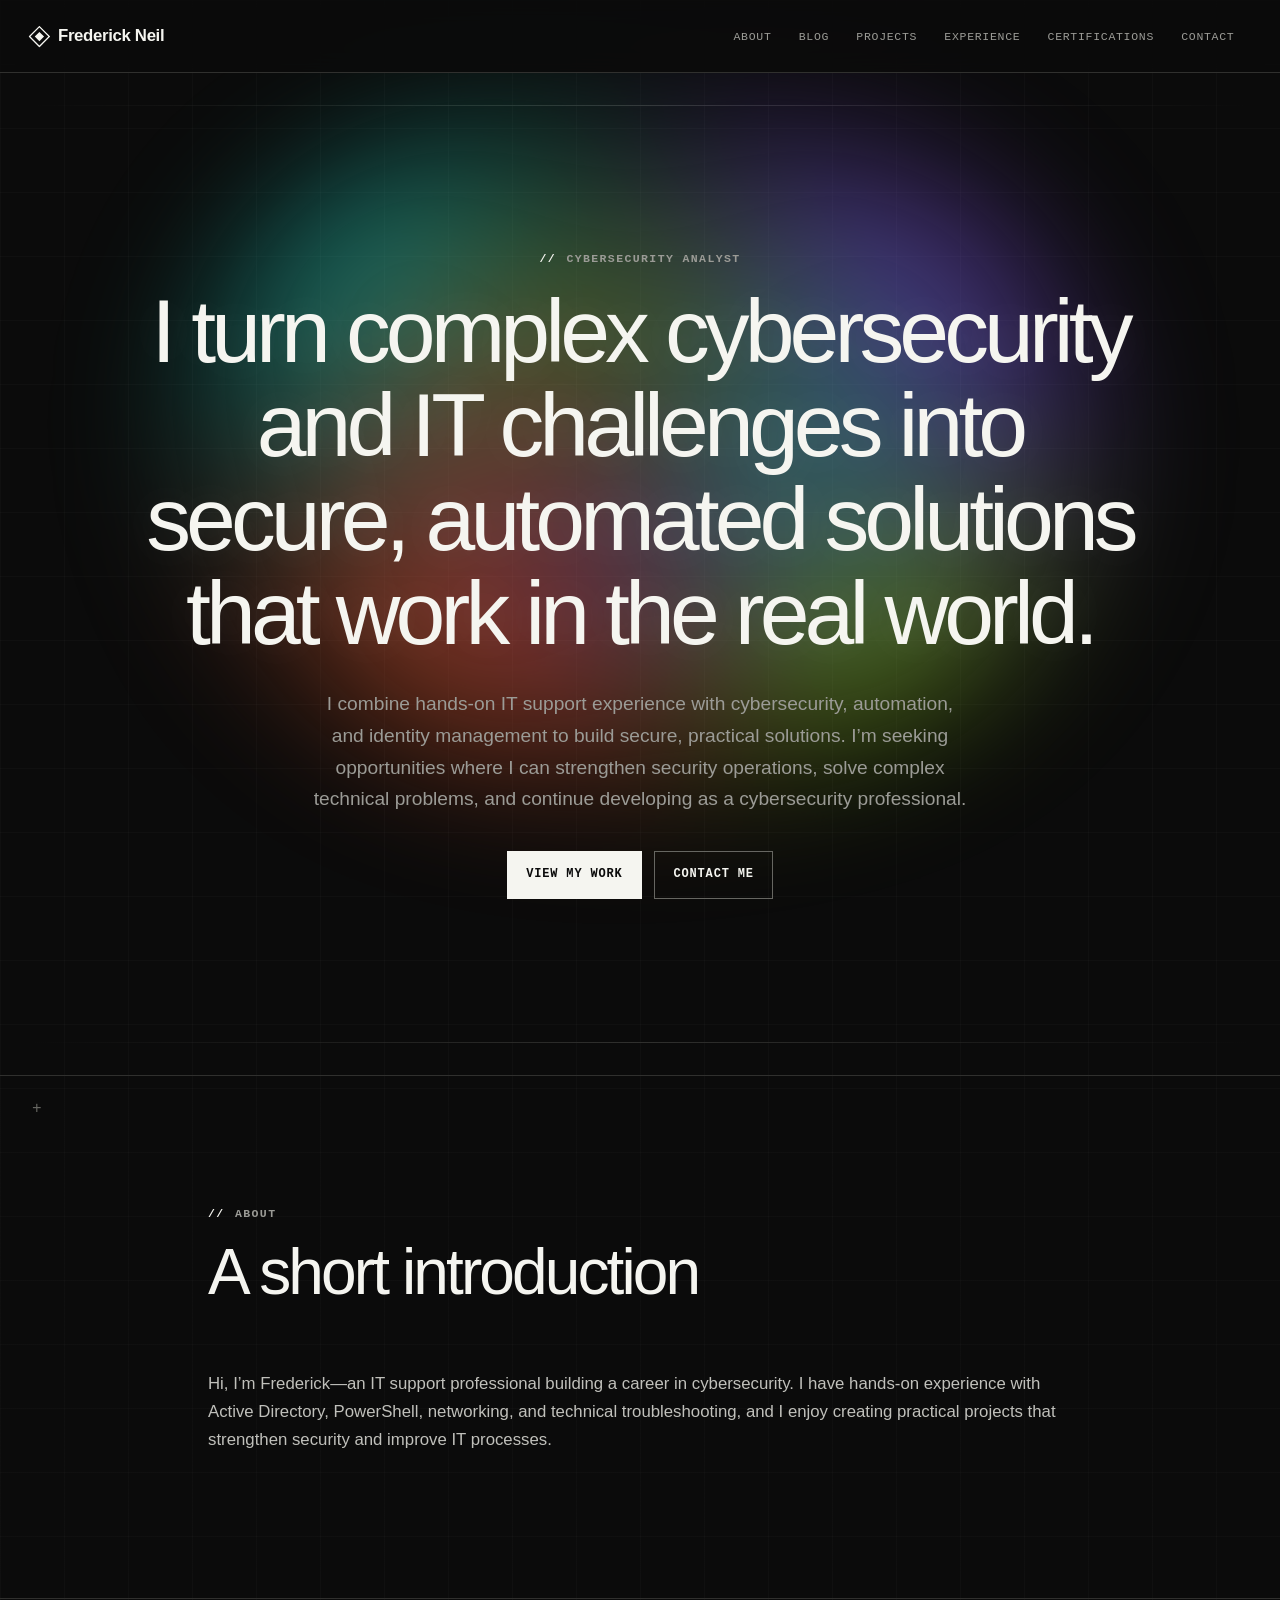
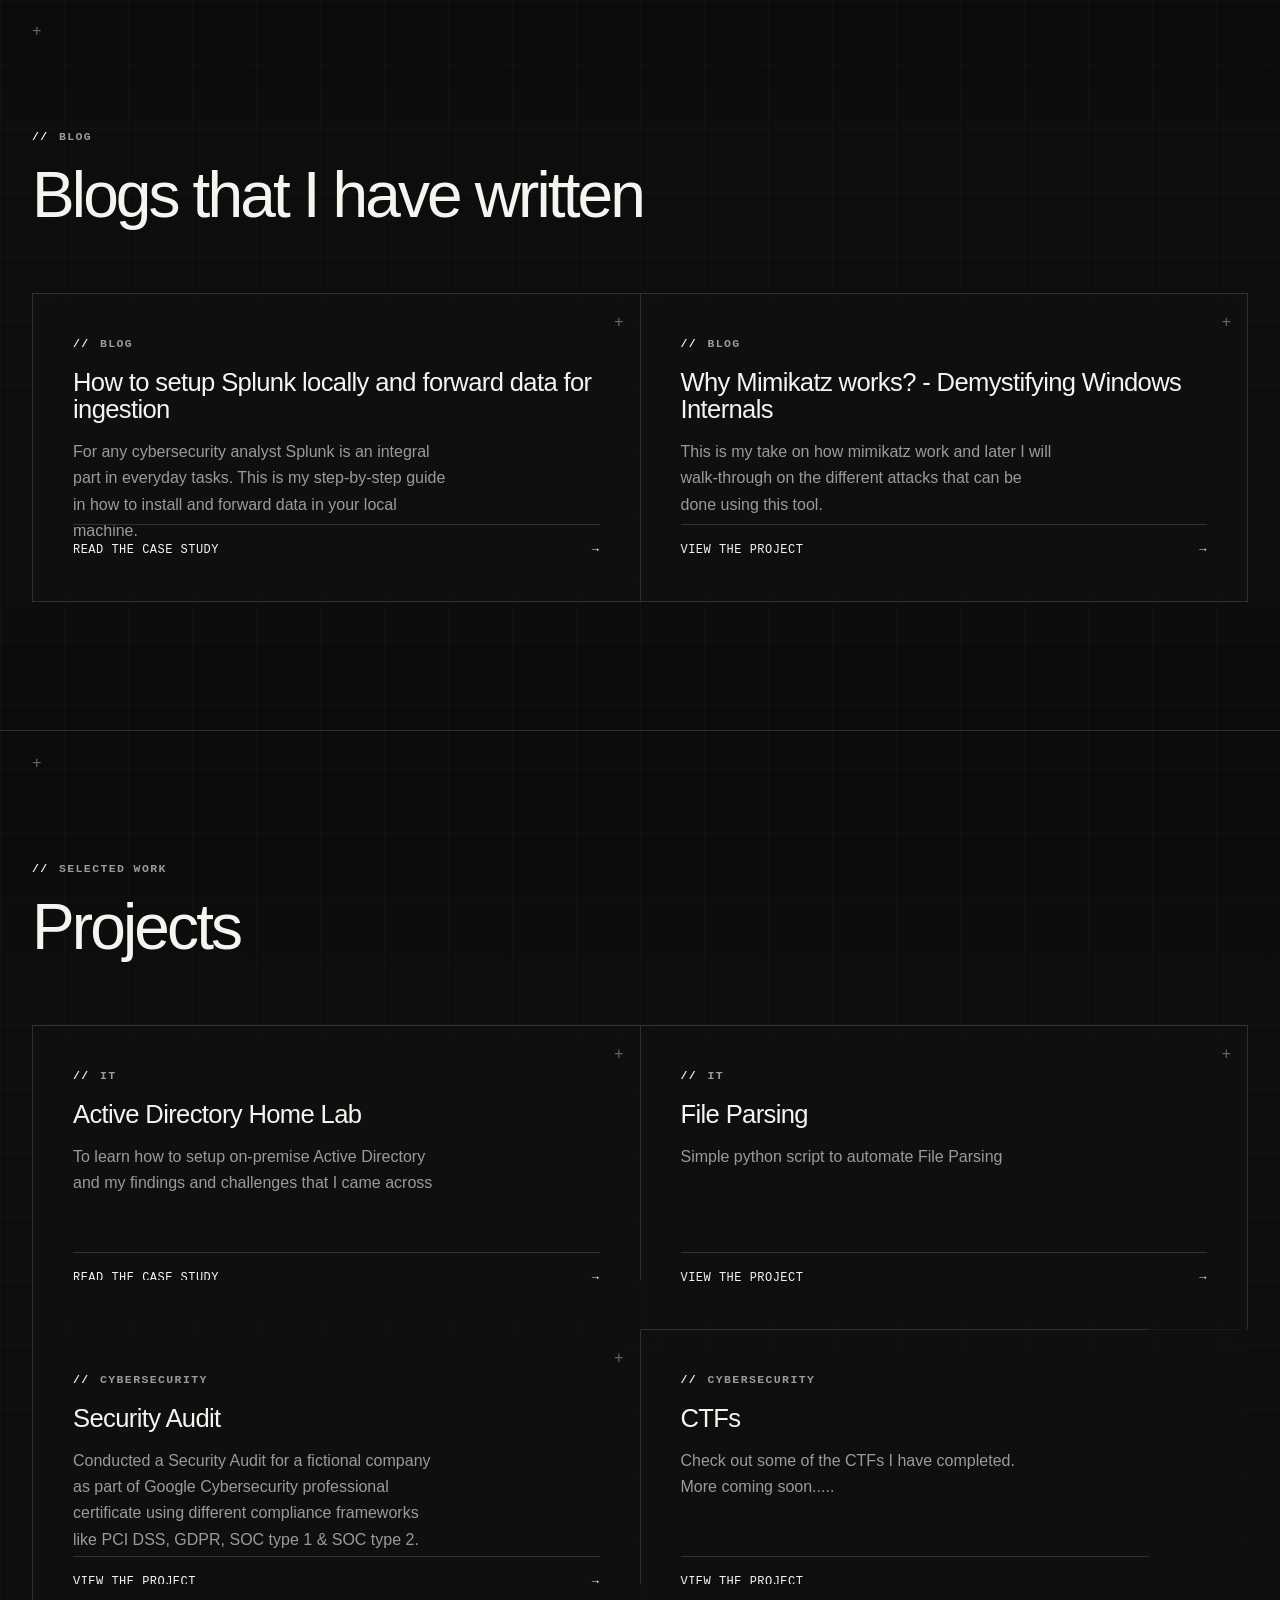
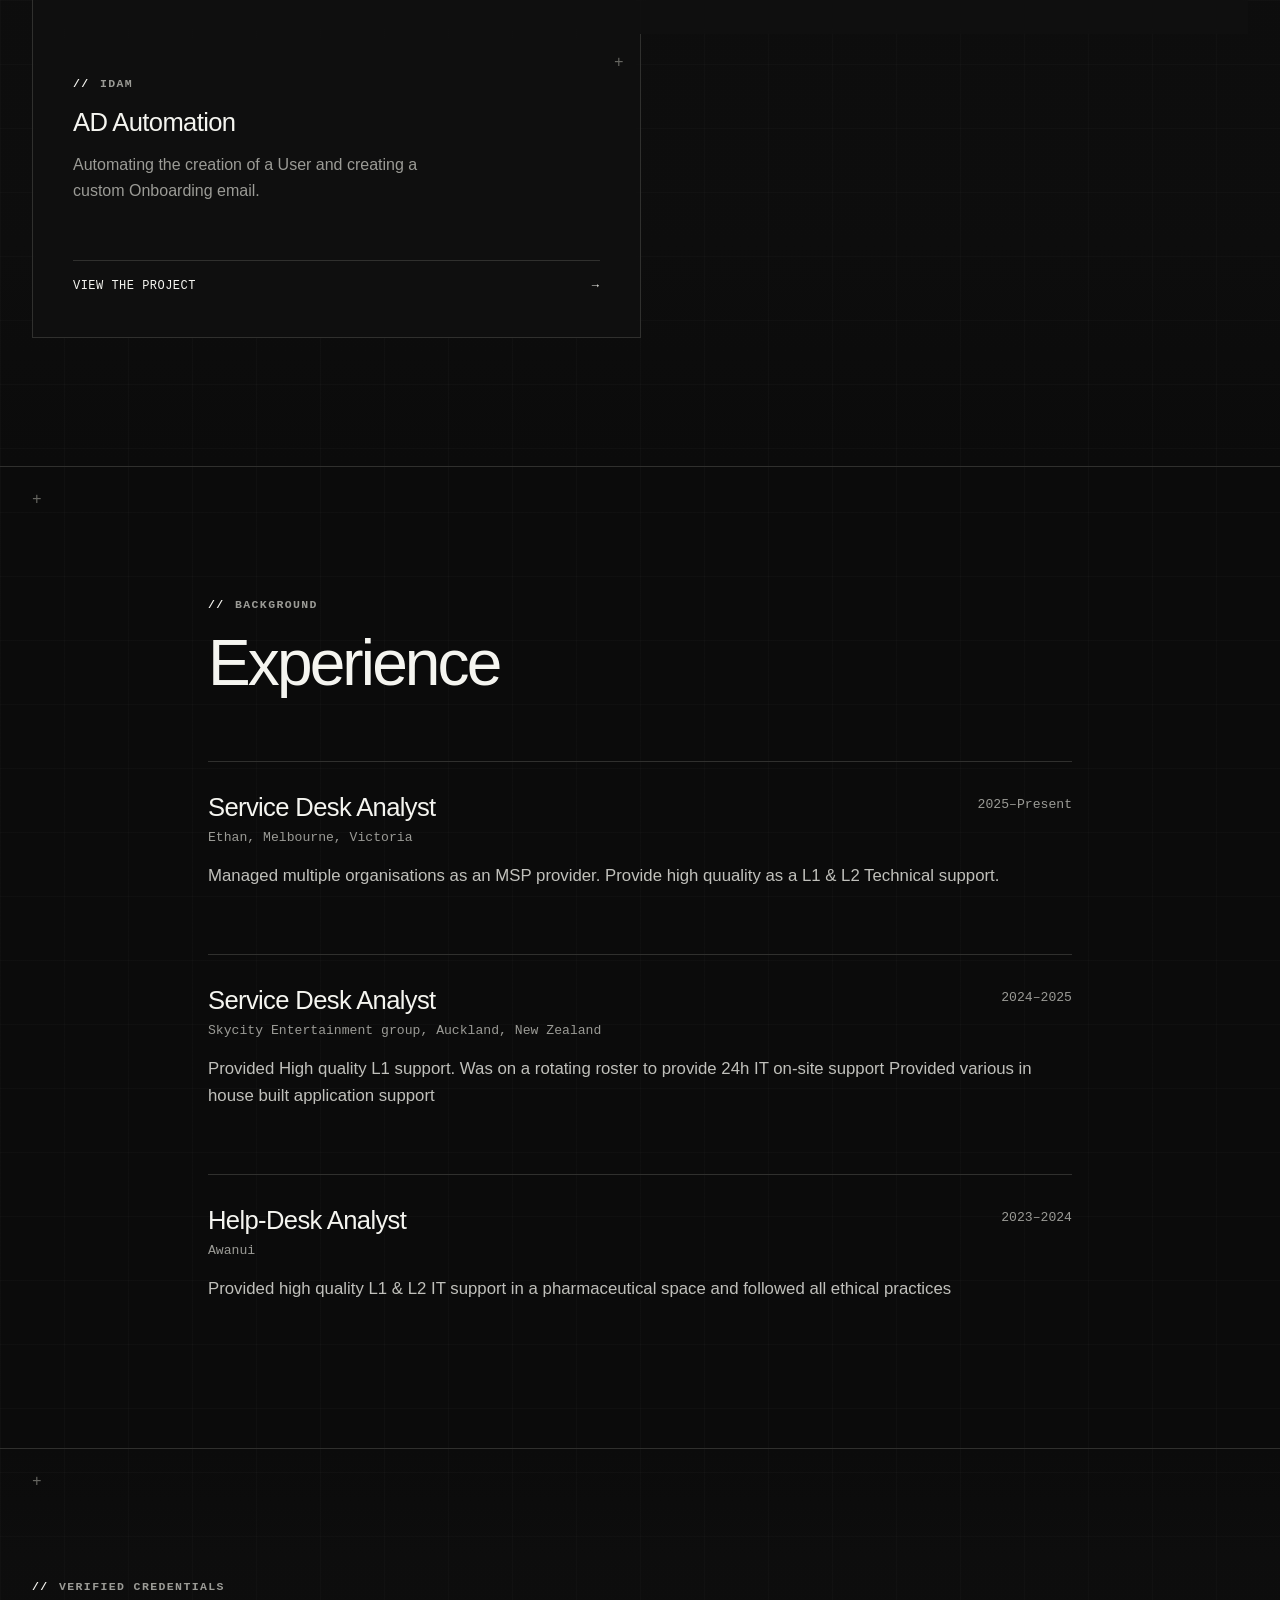
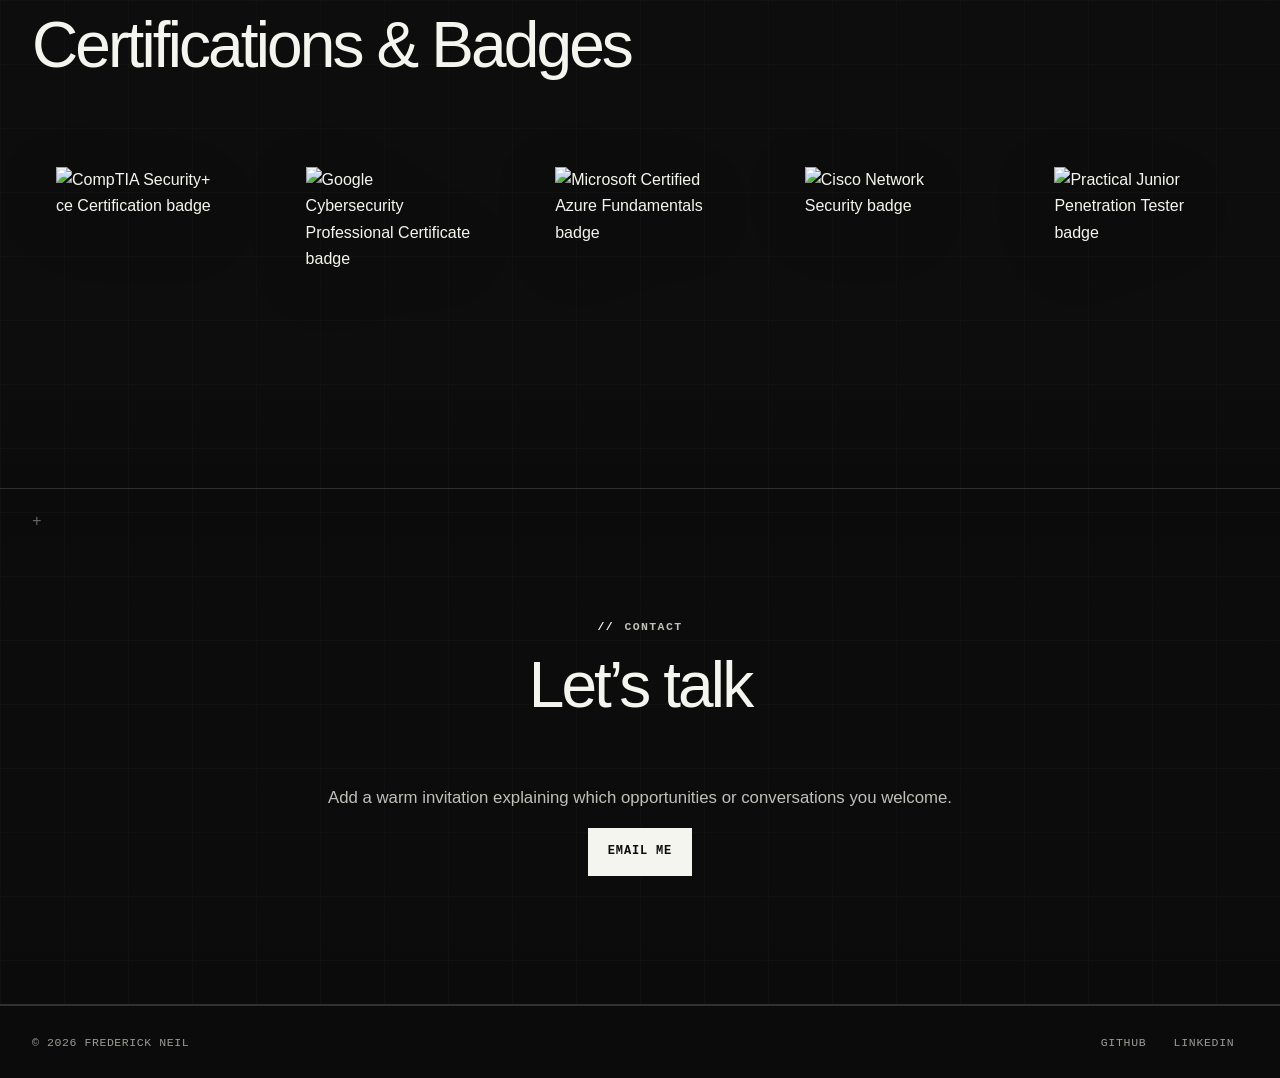
==== commit 0f85db94: "Simplify badges and add TCM certificate" ====
--- a/index.html
+++ b/index.html
@@ -226,7 +226,7 @@
               </span>
             </a>
 
-            <a class="badge-card" href="https://certifications.tcm-sec.com/pjpt/" target="_blank" rel="noopener" aria-label="View Practical Junior Penetration Tester certification information">
+            <a class="badge-card" href="assets/certificates/tcm-practical-ethical-hacking.jpg" target="_blank" rel="noopener" aria-label="View TCM Security Practical Ethical Hacking course certificate">
               <span class="badge-image">
                 <img src="https://certifications.tcm-sec.com/wp-content/uploads/2024/08/PJPT-1.webp" alt="Practical Junior Penetration Tester badge" width="220" height="220" loading="lazy">
               </span>
--- a/css/styles.css
+++ b/css/styles.css
@@ -488,38 +488,21 @@
 
 .badge-card {
   position: relative;
-  display: block;
+  display: grid;
   aspect-ratio: 1;
-  overflow: hidden;
-  border: 1px solid var(--color-border);
-  background: rgb(17 17 17 / 76%);
+  place-items: center;
+  border: 0;
+  background: transparent;
   text-decoration: none;
-  backdrop-filter: blur(0.75rem);
-  transition: background-color 220ms ease, border-color 220ms ease, translate 220ms ease;
+  transition: translate 220ms ease;
 }
 
 .badge-card::after {
-  position: absolute;
-  right: 0;
-  bottom: 0;
-  left: 0;
-  height: 2px;
-  scale: 0 1;
-  transform-origin: left;
-  background: linear-gradient(90deg, var(--color-cyan), var(--color-violet), var(--color-orange));
-  content: "";
-  transition: scale 260ms ease;
+  display: none;
 }
 
 .badge-card:hover {
-  border-color: var(--color-border-strong);
-  background: rgb(23 23 23 / 88%);
   translate: 0 -0.25rem;
-}
-
-.badge-card:hover::after,
-.badge-card:focus-visible::after {
-  scale: 1 1;
 }
 
 .badge-image {
@@ -527,8 +510,8 @@
   width: 100%;
   height: 100%;
   place-items: center;
-  padding: clamp(1.5rem, 3vw, 2.5rem);
-  background: rgb(255 255 255 / 3%);
+  padding: clamp(0.75rem, 2vw, 1.5rem);
+  background: transparent;
 }
 
 .badge-image img {
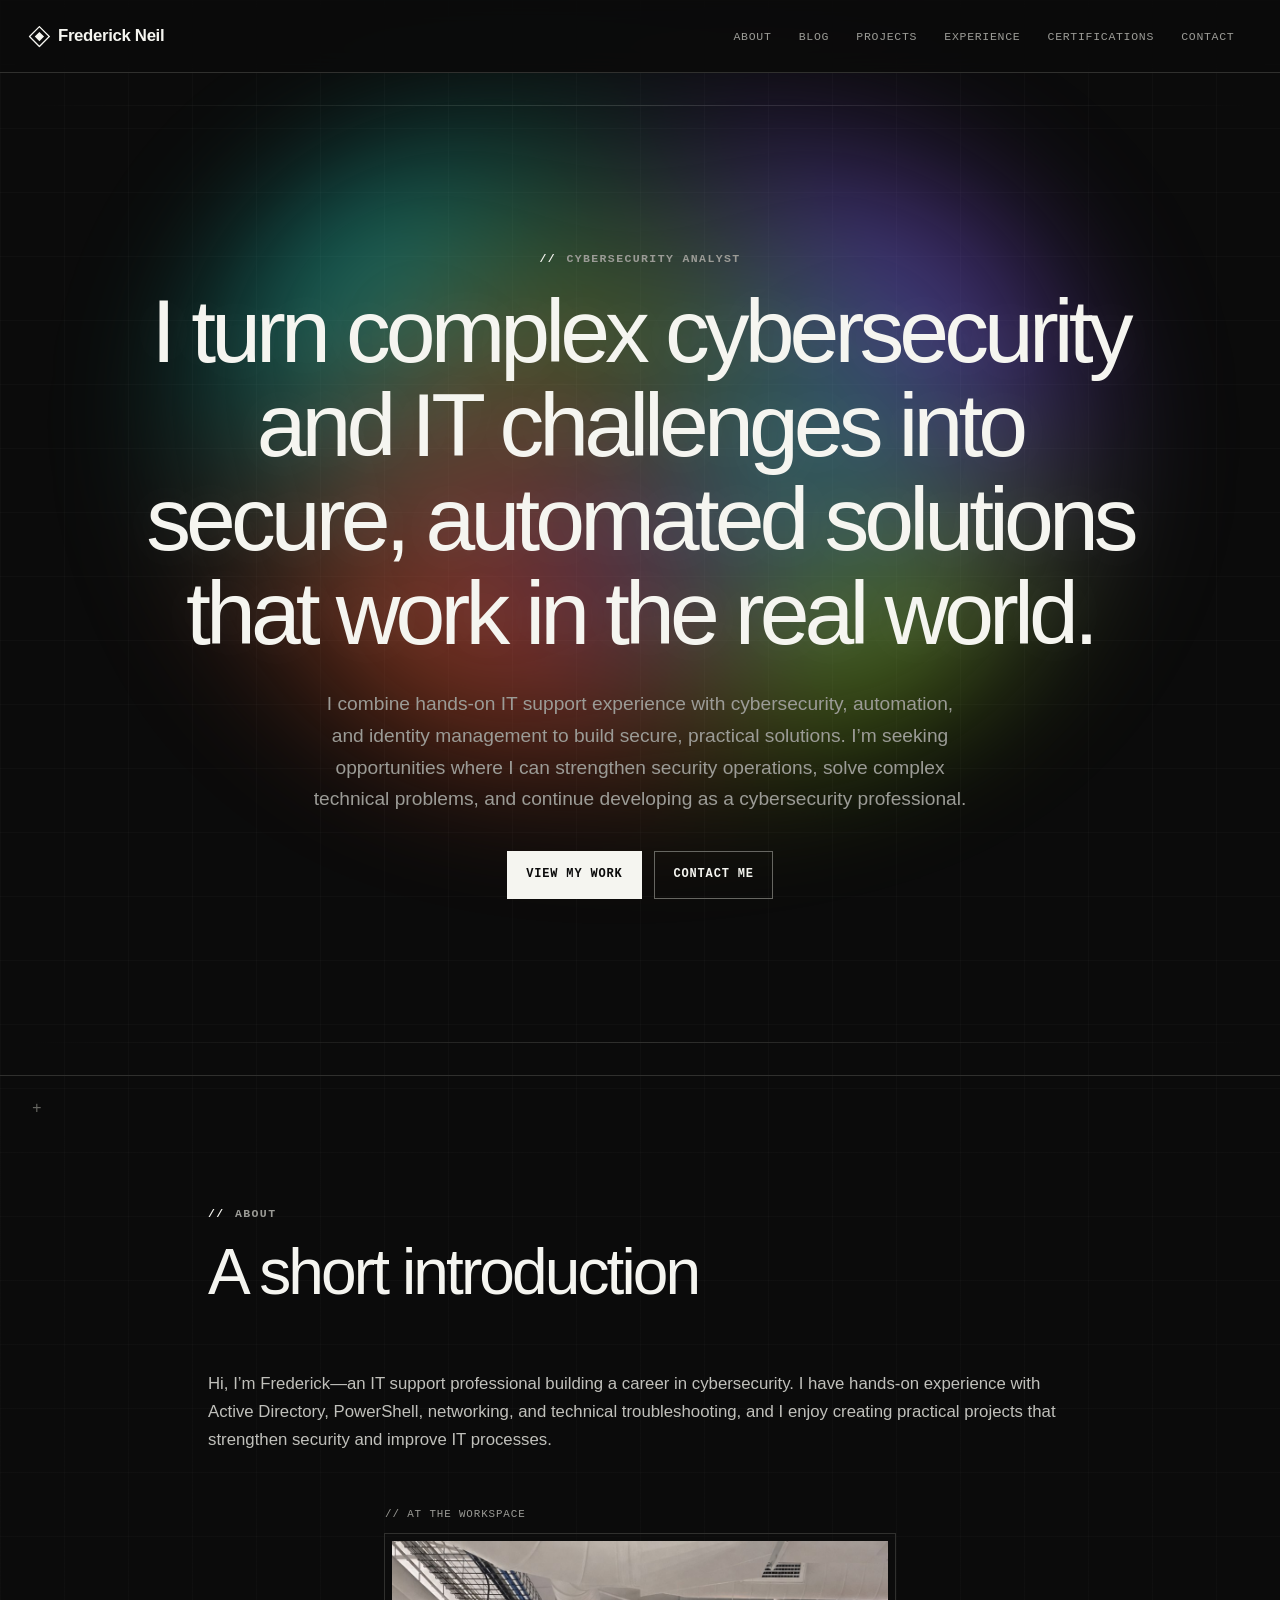
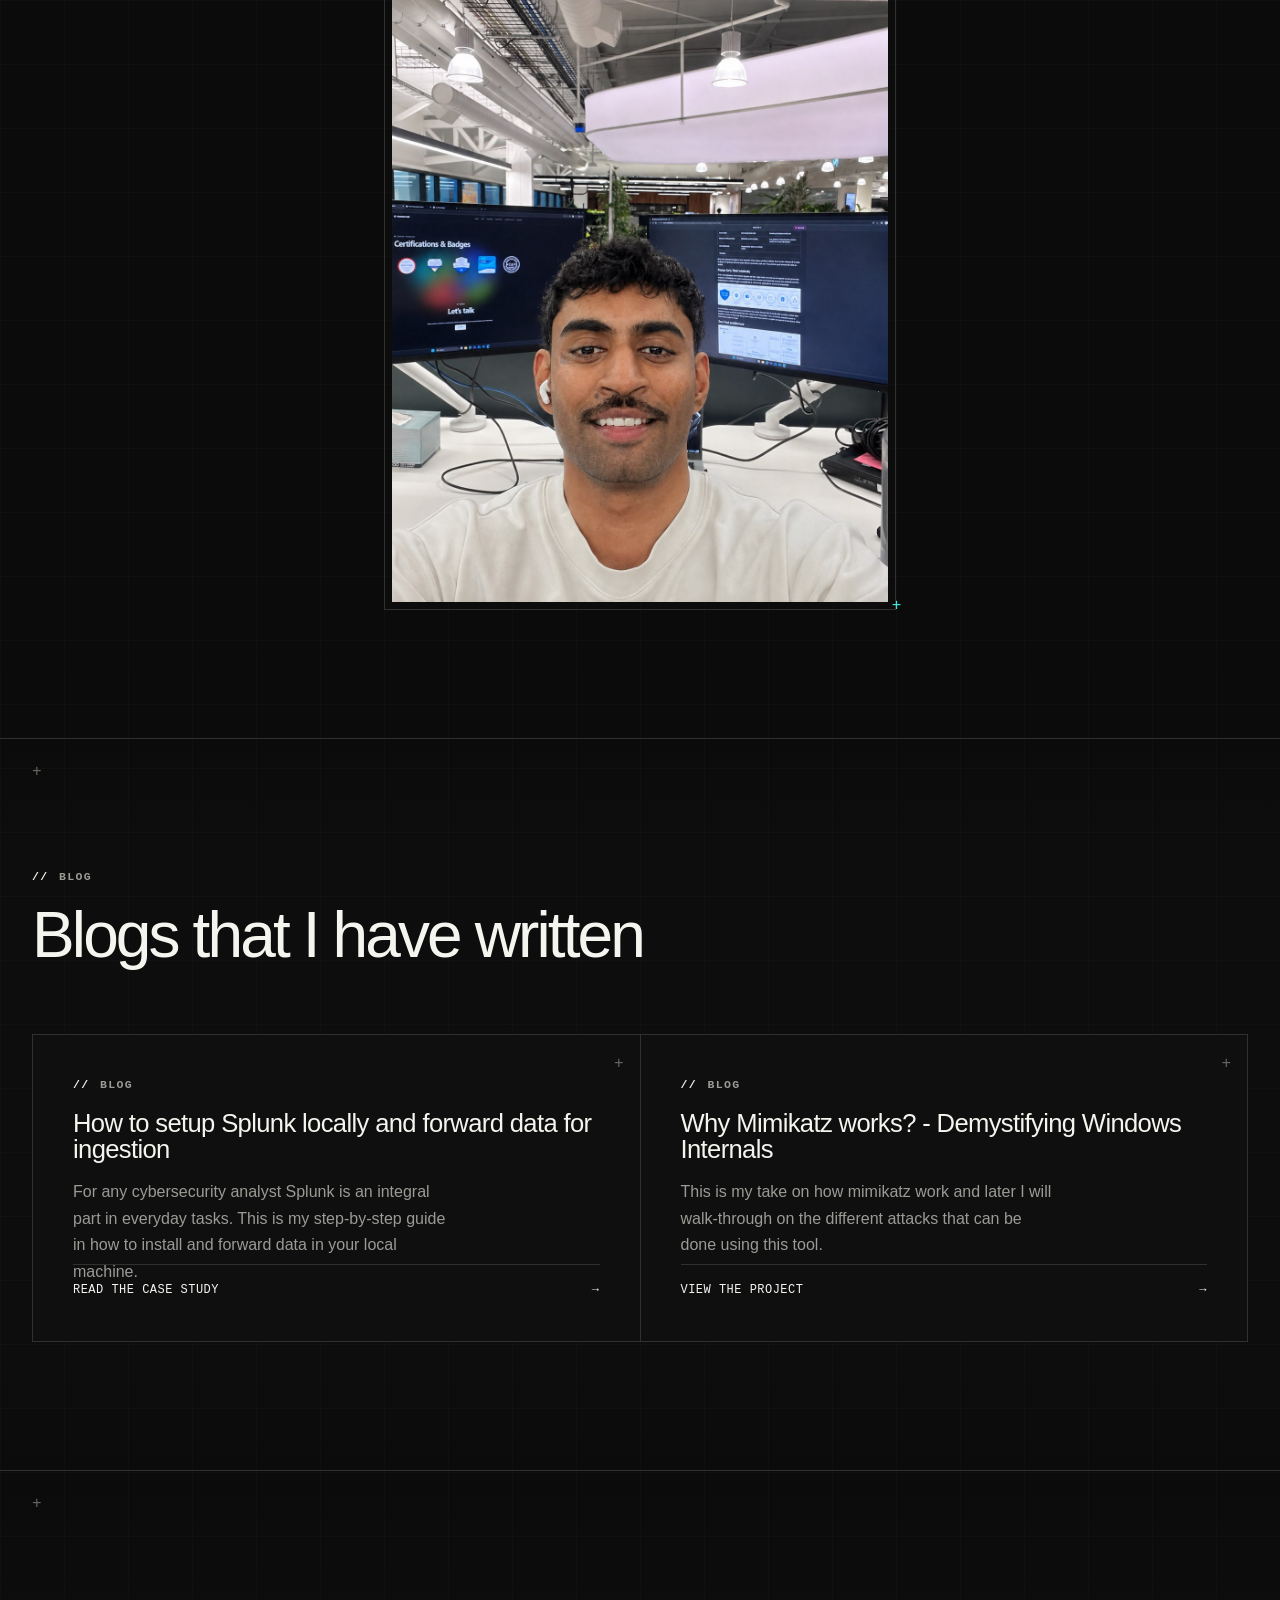
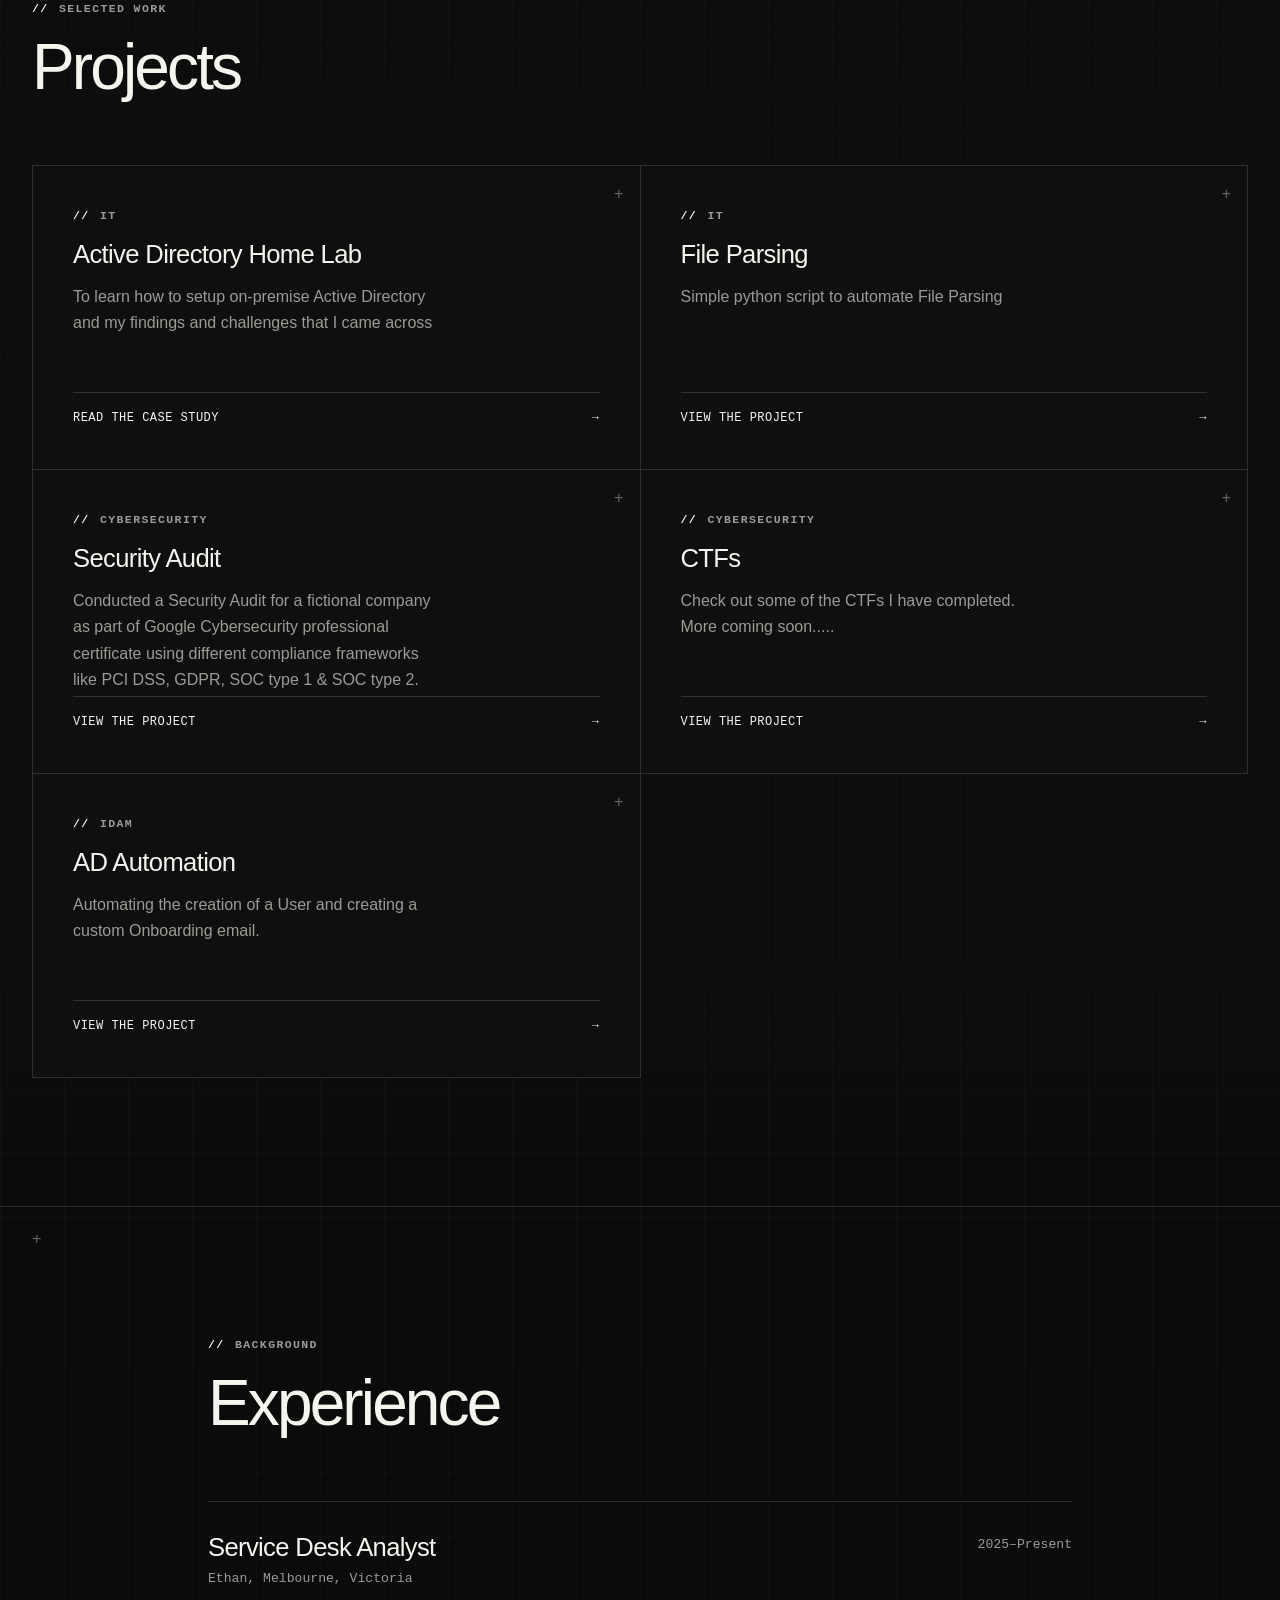
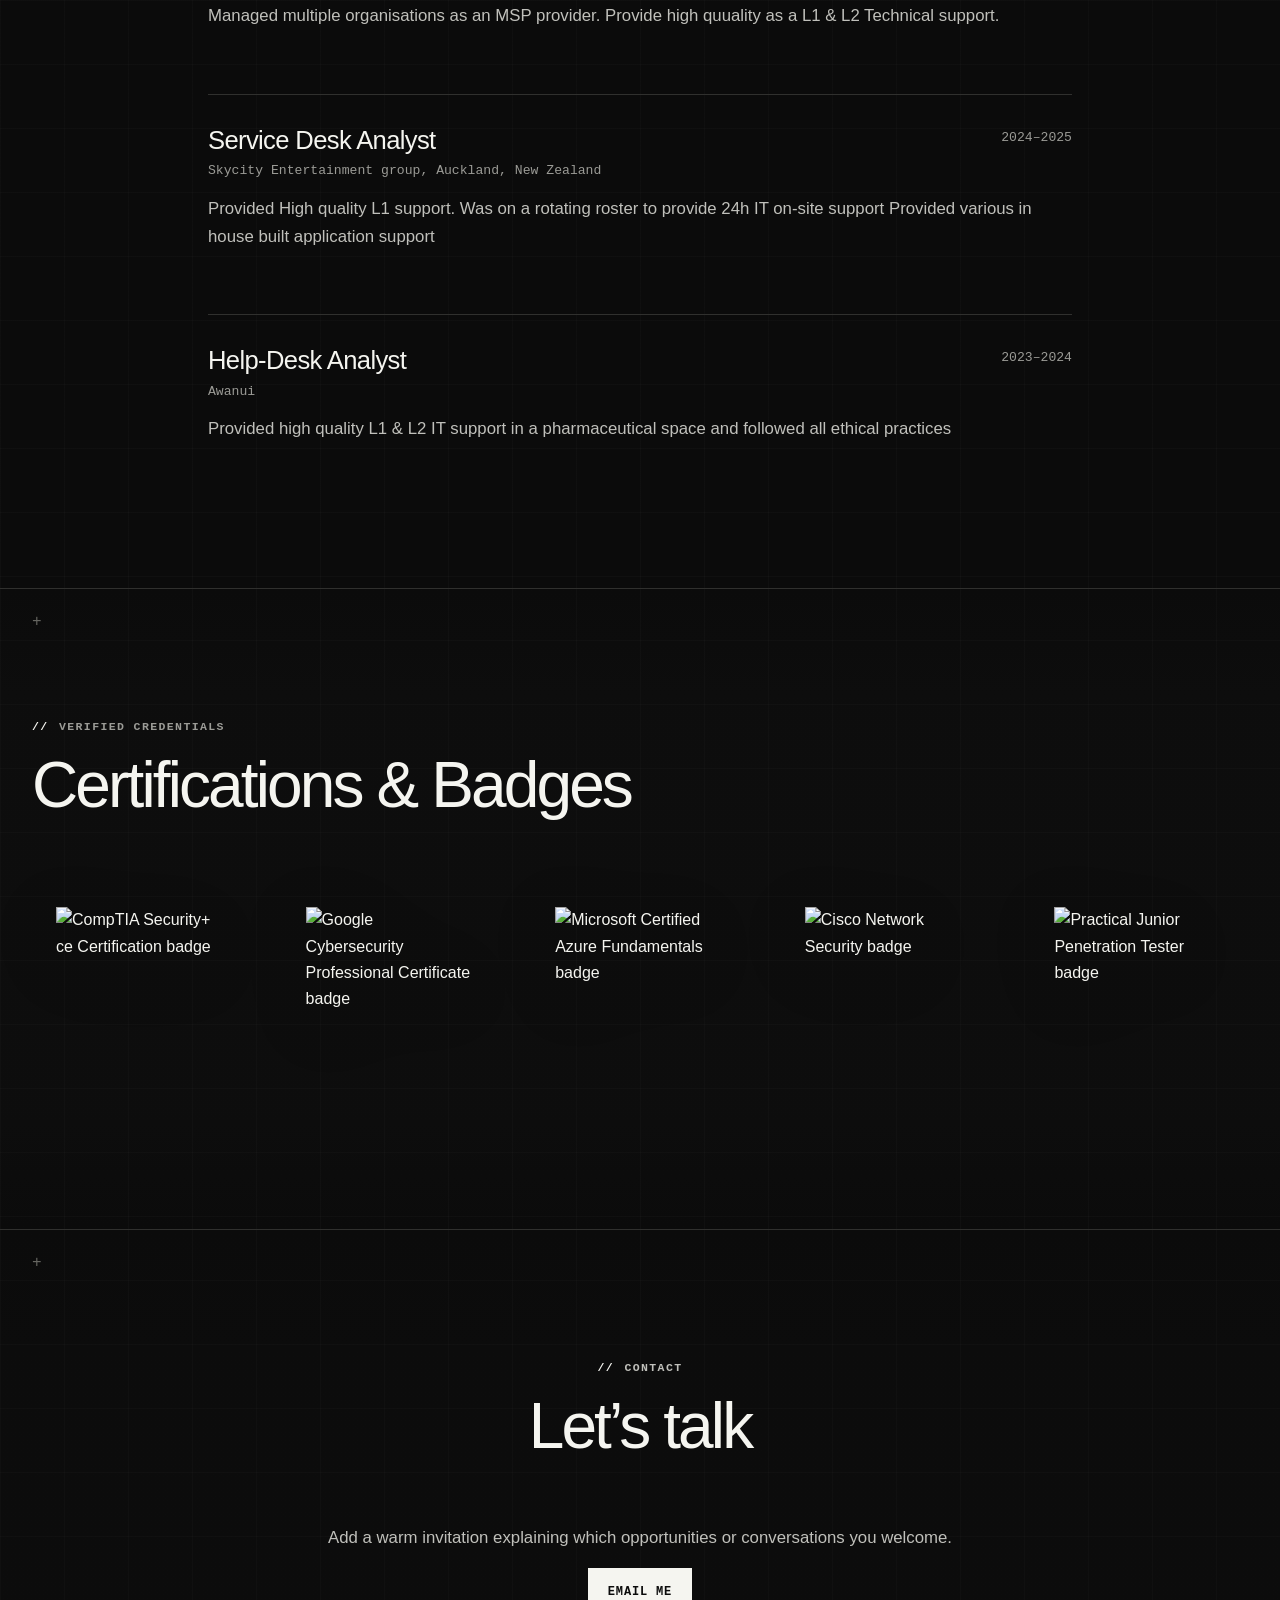
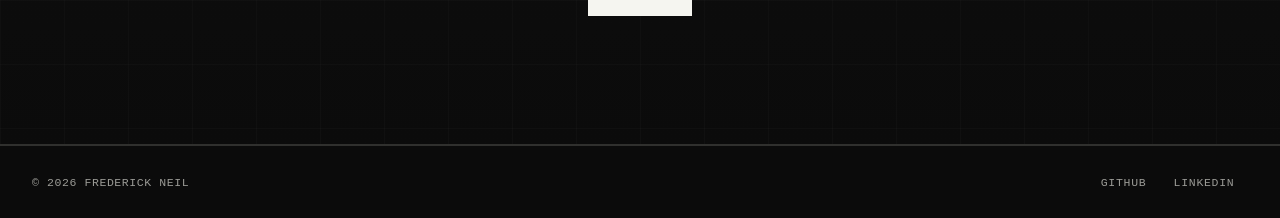
==== commit 9249ca4f: "Add profile pic" ====
--- a/index.html
+++ b/index.html
@@ -61,8 +61,16 @@
             Hi, I’m Frederick—an IT support professional building a career in cybersecurity. 
             I have hands-on experience with Active Directory, PowerShell, networking, and technical troubleshooting, 
             and I enjoy creating practical projects that strengthen security and improve IT processes.
-
-          </p>
+          </p>
+          <figure class="about-photo">
+            <img
+              src="assets/images/frederick-neil.jpg"
+              alt="Frederick Neil at his technology workspace"
+              width="1086"
+              height="1448"
+              loading="lazy"
+            >
+          </figure>
         </div>
       </section>
 
--- a/css/styles.css
+++ b/css/styles.css
@@ -425,6 +425,42 @@
   font-size: 1.05rem;
 }
 
+.about-photo {
+  position: relative;
+  width: min(100%, 32rem);
+  margin: clamp(3rem, 7vw, 5rem) auto 0;
+  padding: 0.45rem;
+  border: 1px solid var(--color-border);
+  background: rgb(17 17 17 / 46%);
+}
+
+.about-photo::before {
+  position: absolute;
+  top: -1.75rem;
+  left: 0;
+  color: var(--color-muted);
+  content: "// at the workspace";
+  font-family: var(--font-mono);
+  font-size: 0.68rem;
+  letter-spacing: 0.08em;
+  text-transform: uppercase;
+}
+
+.about-photo::after {
+  position: absolute;
+  right: -0.4rem;
+  bottom: -0.65rem;
+  color: var(--color-cyan);
+  content: "+";
+  font-family: var(--font-mono);
+}
+
+.about-photo img {
+  display: block;
+  width: 100%;
+  height: auto;
+}
+
 .card-grid {
   display: grid;
   grid-template-columns: repeat(2, minmax(0, 1fr));
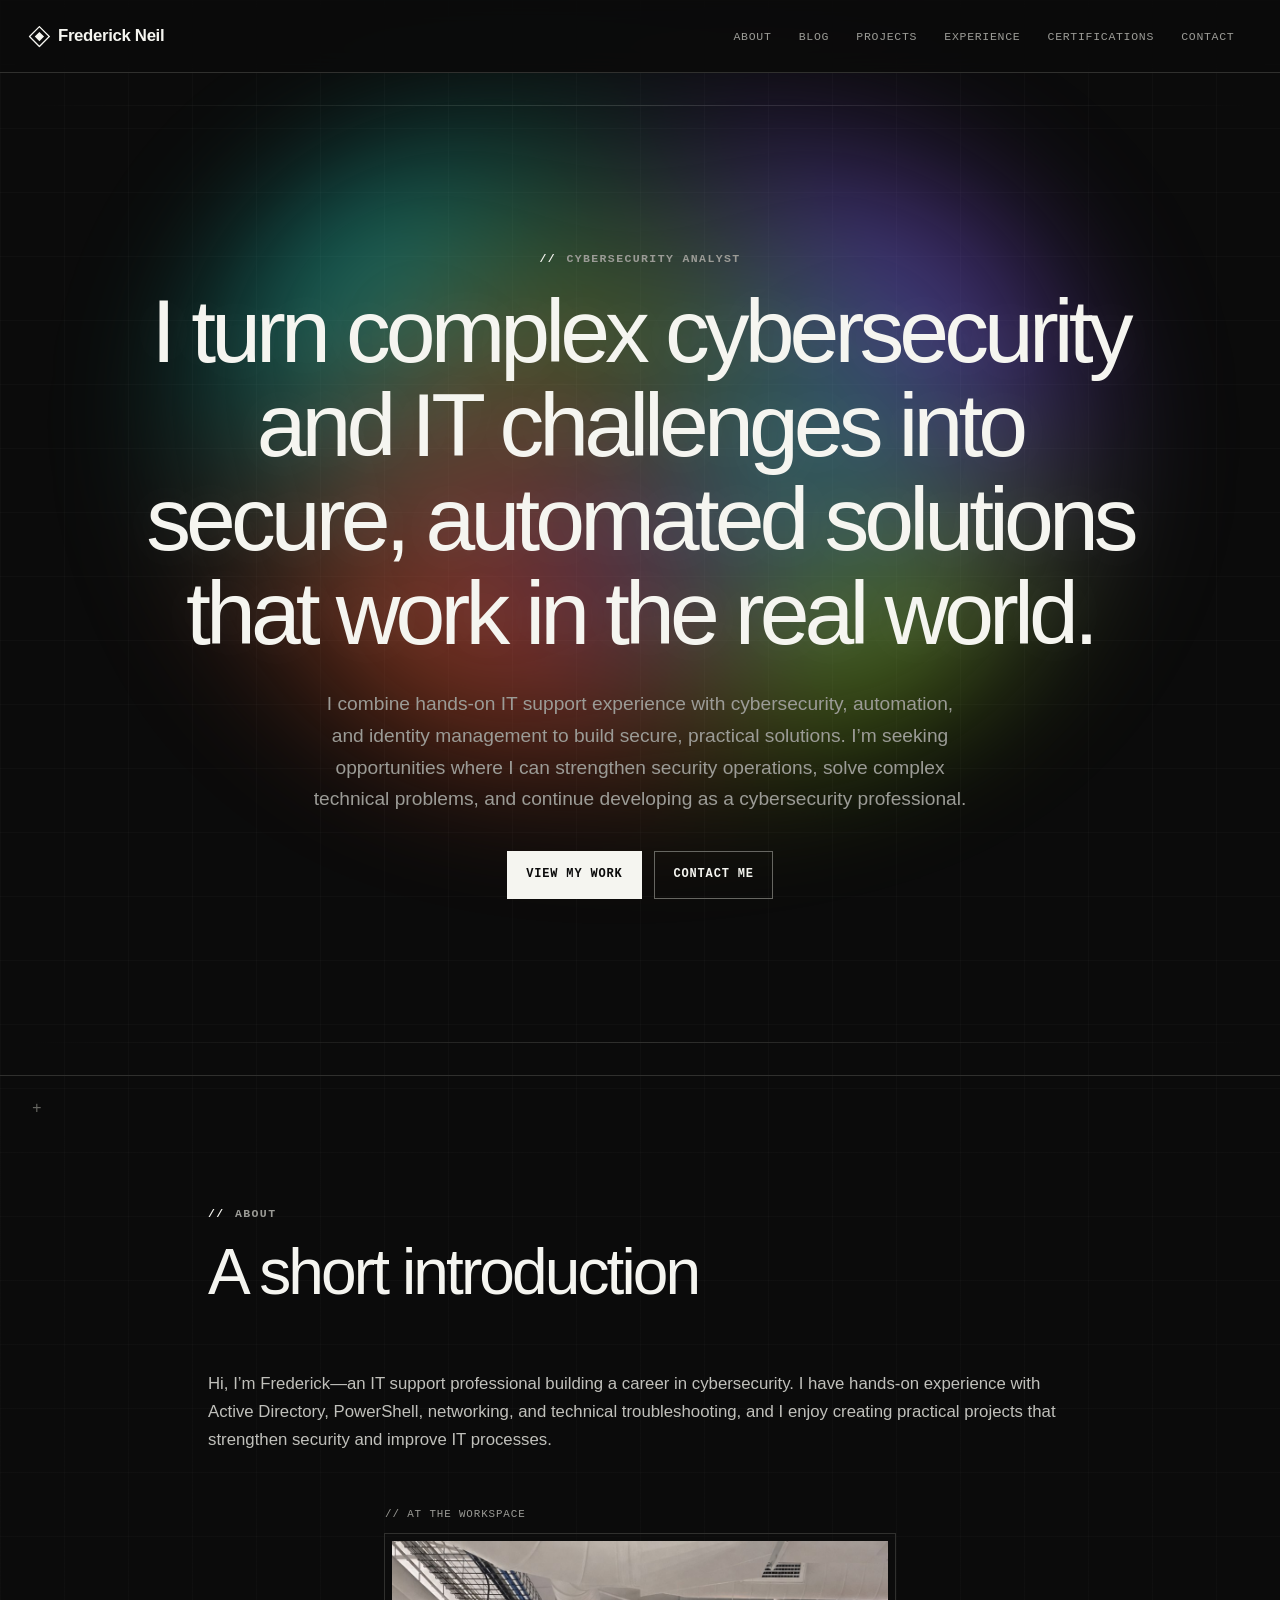
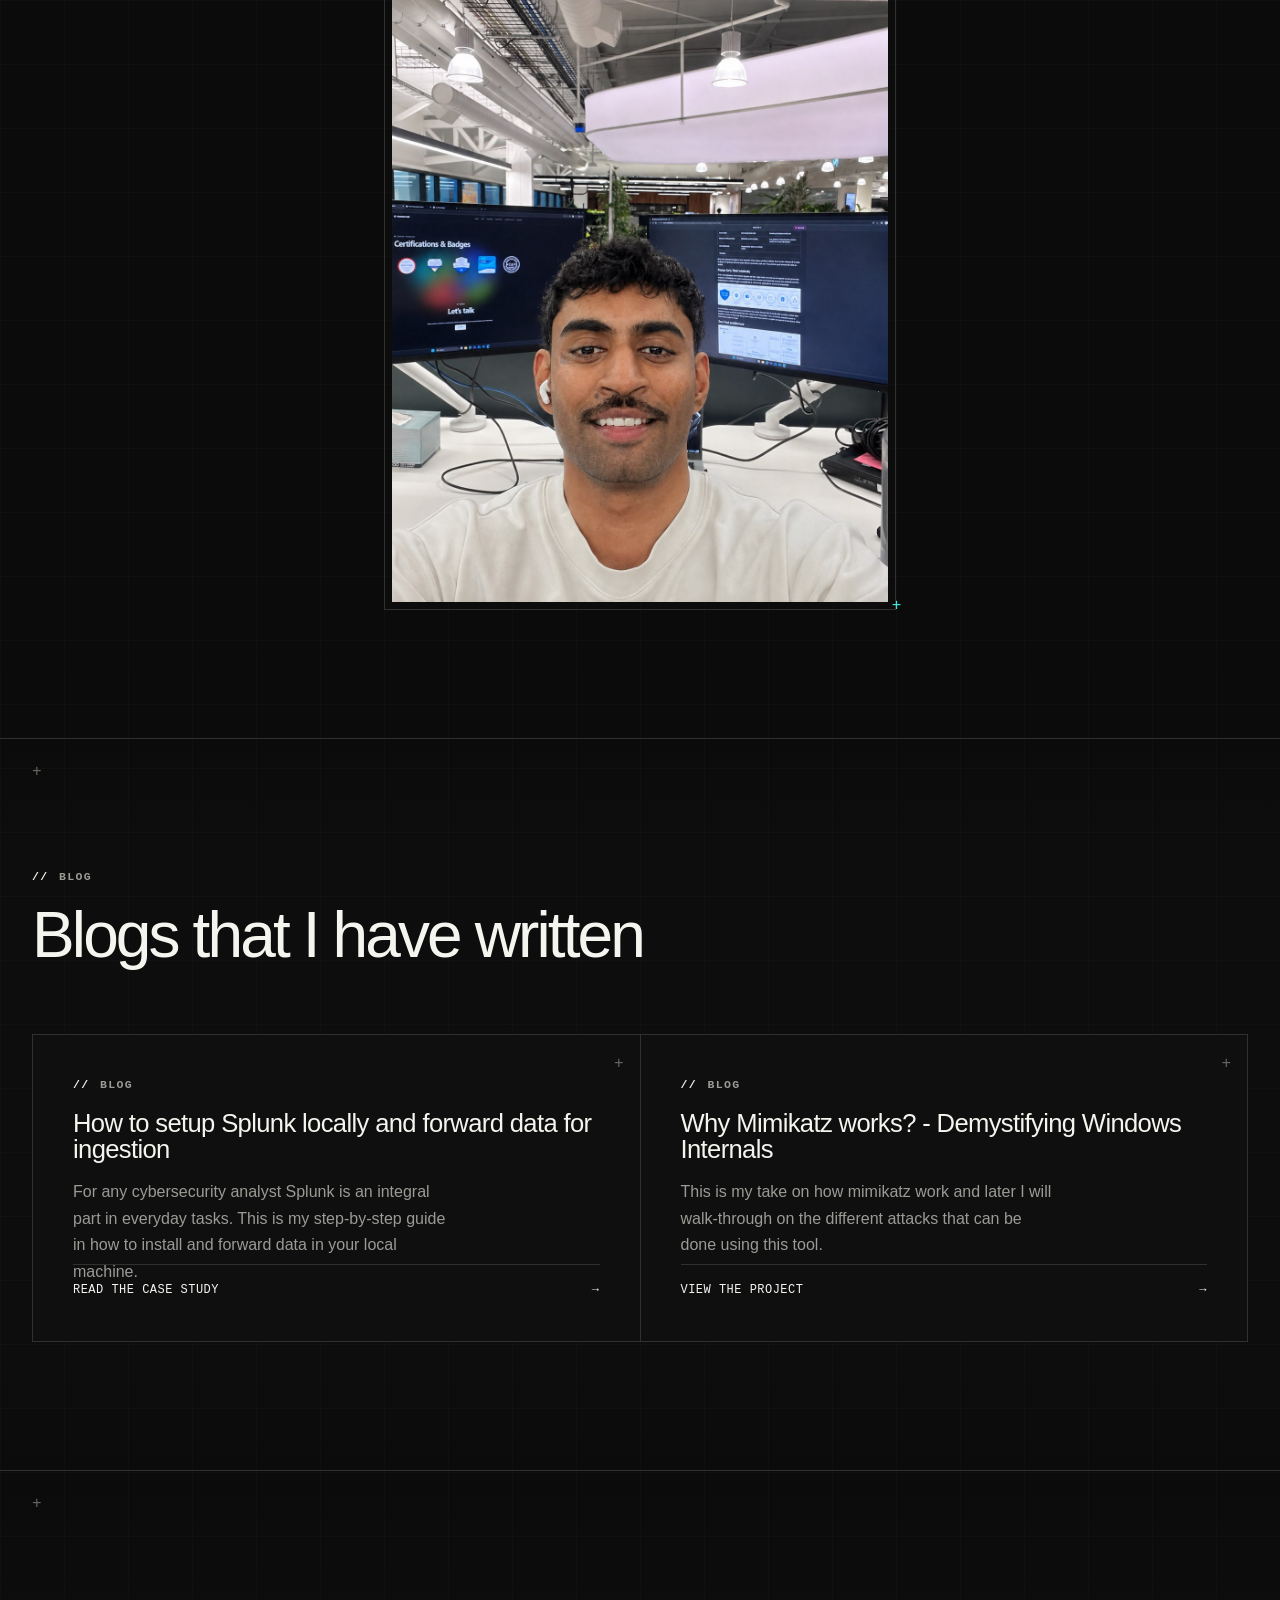
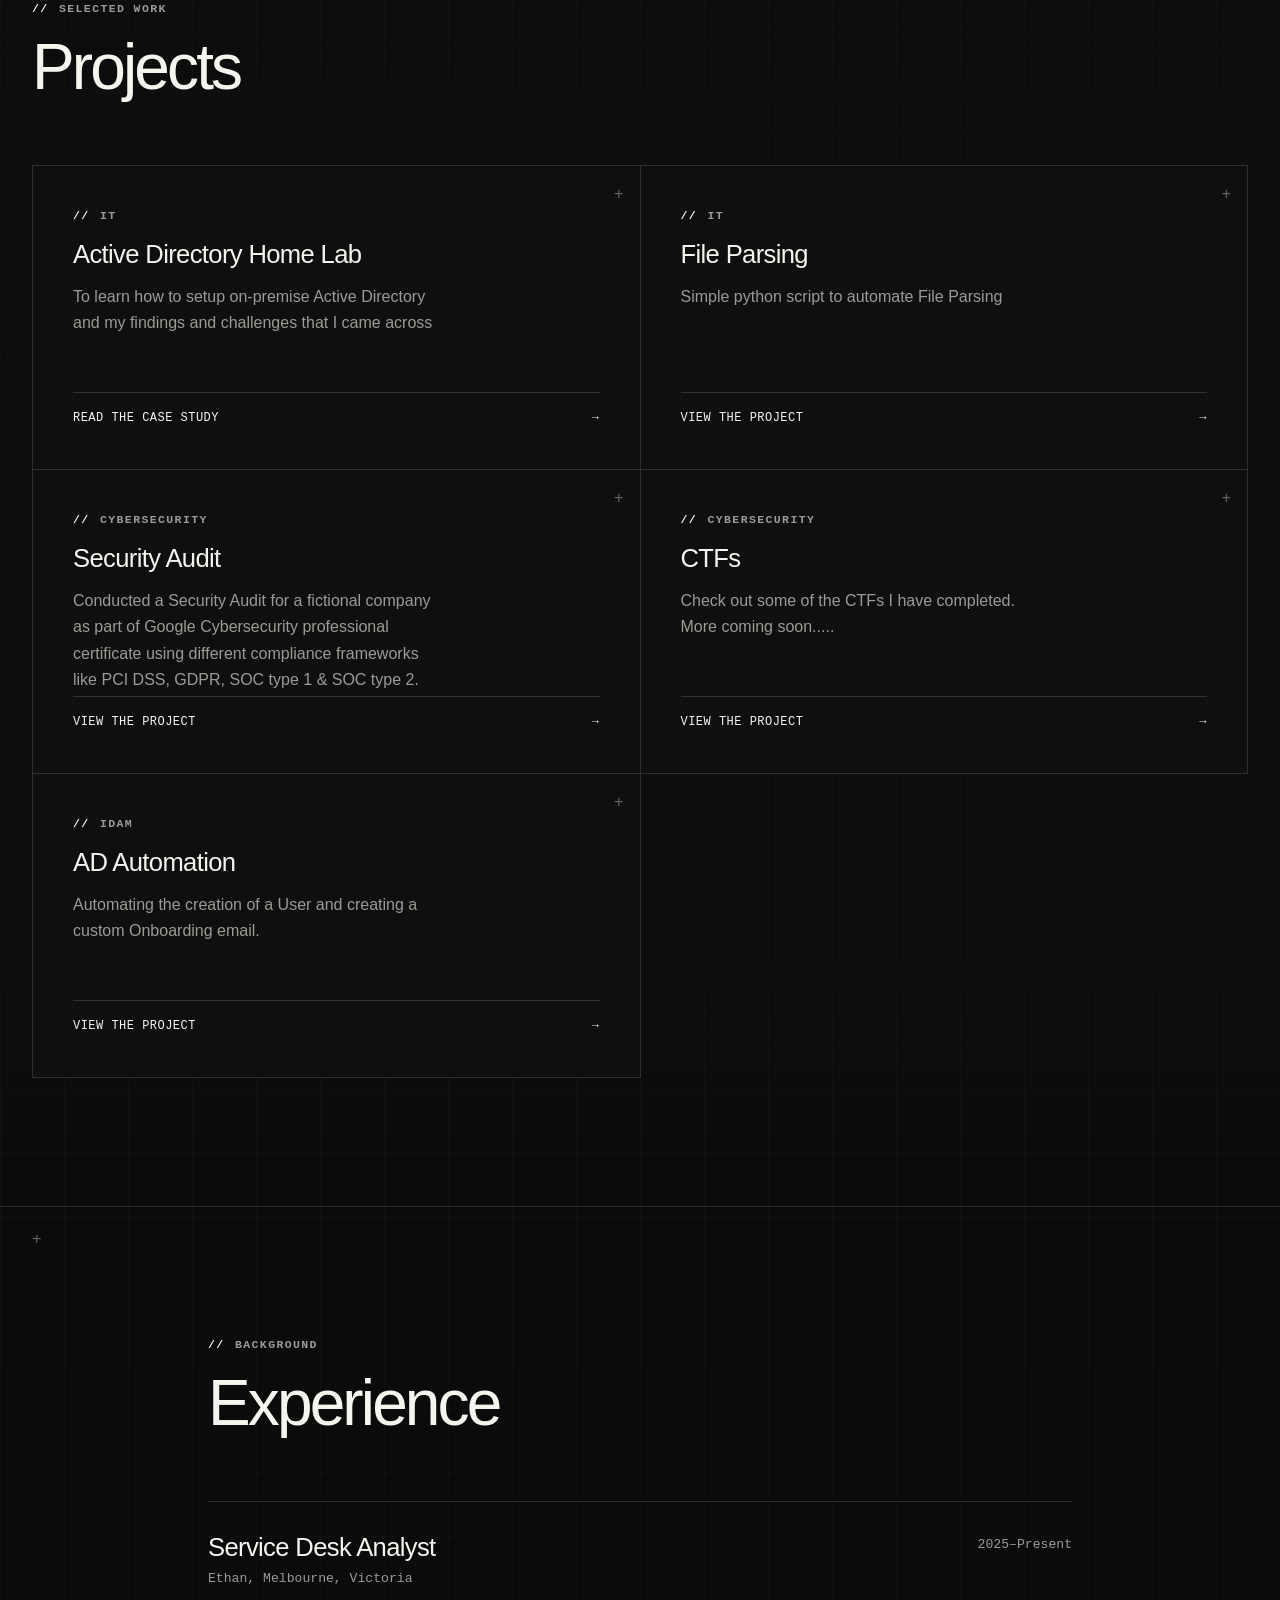
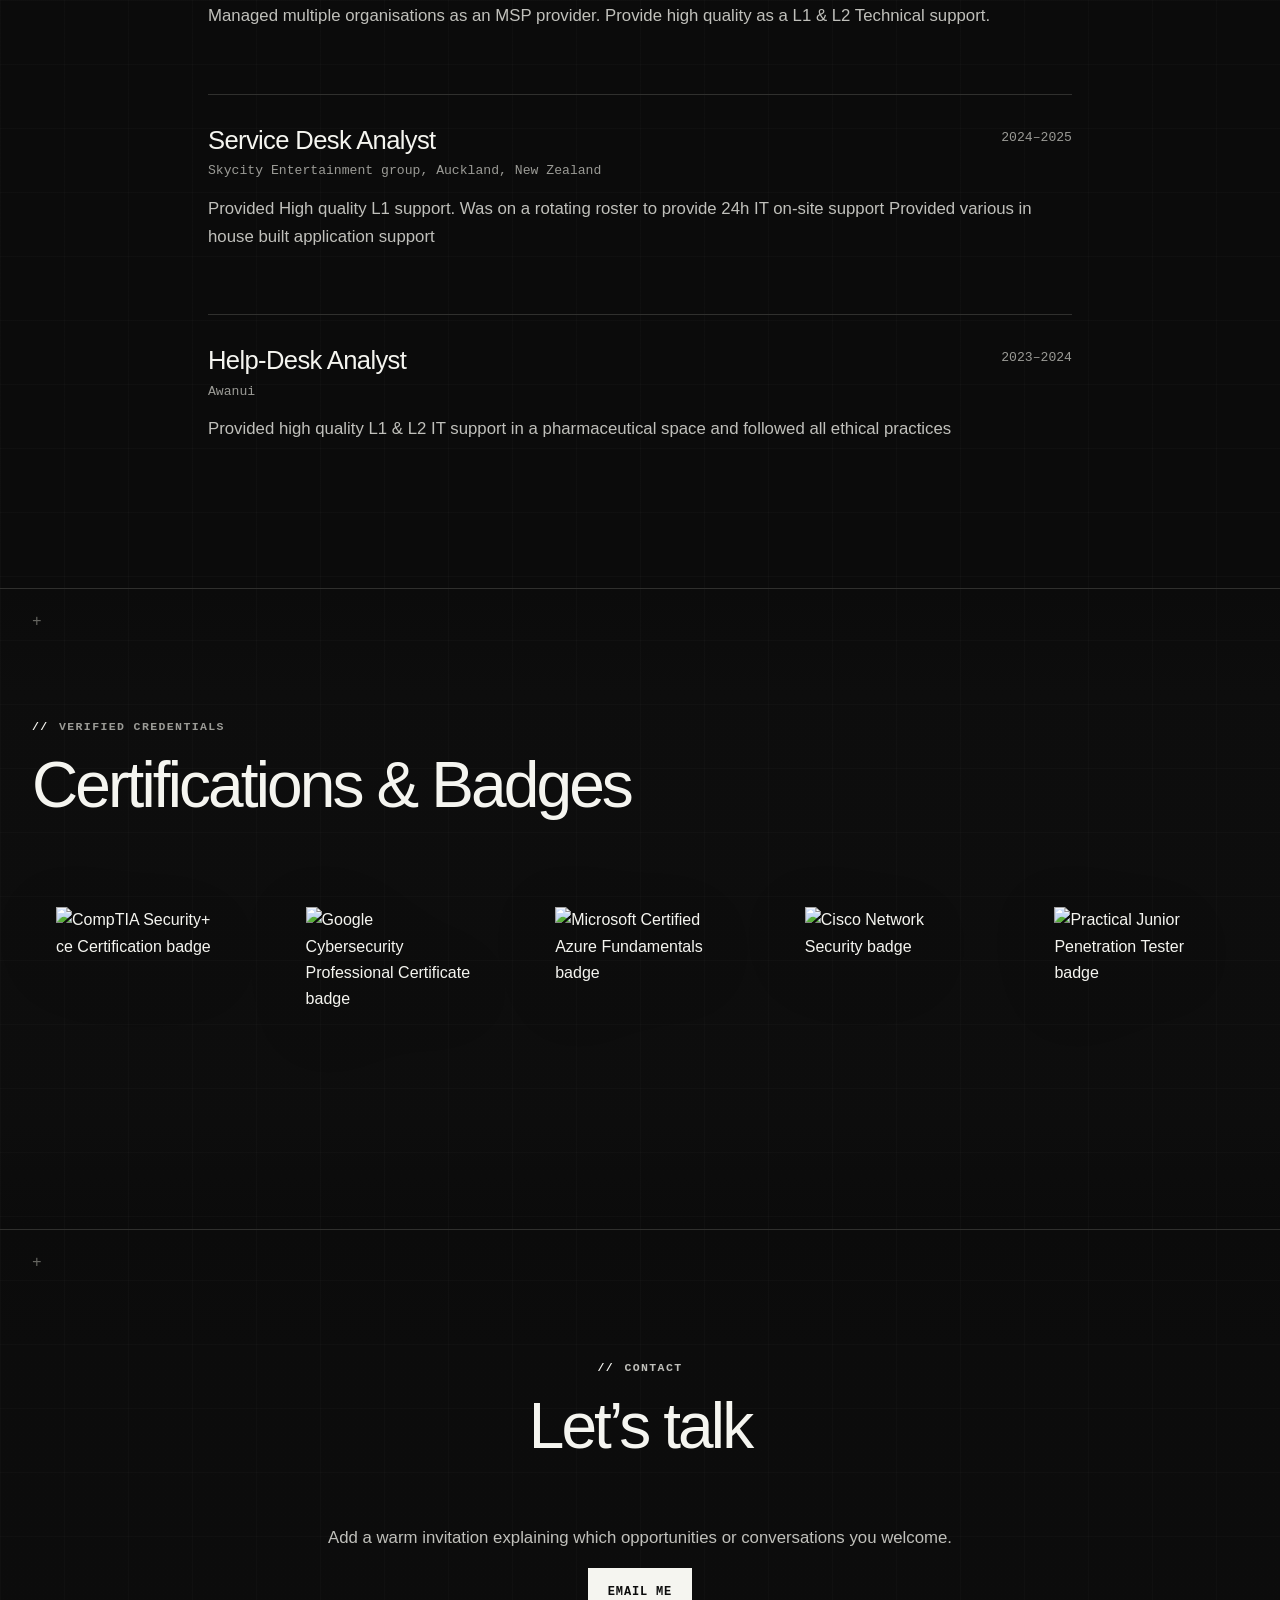
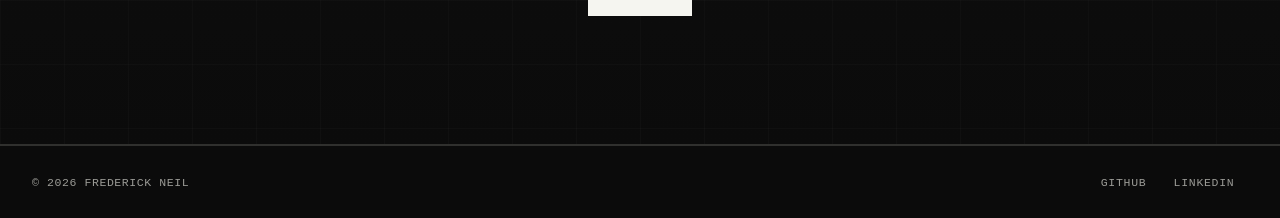
==== commit 5e818395: "small typo" ====
--- a/index.html
+++ b/index.html
@@ -66,8 +66,8 @@
             <img
               src="assets/images/frederick-neil.jpg"
               alt="Frederick Neil at his technology workspace"
-              width="1086"
-              height="1448"
+              width="786"
+              height="1148"
               loading="lazy"
             >
           </figure>
@@ -172,7 +172,7 @@
           </div>
           <p>
             Managed multiple organisations as an MSP provider. 
-            Provide high quuality as a L1 & L2 Technical support. 
+            Provide high quality as a L1 & L2 Technical support. 
           </p>
         </div>
 
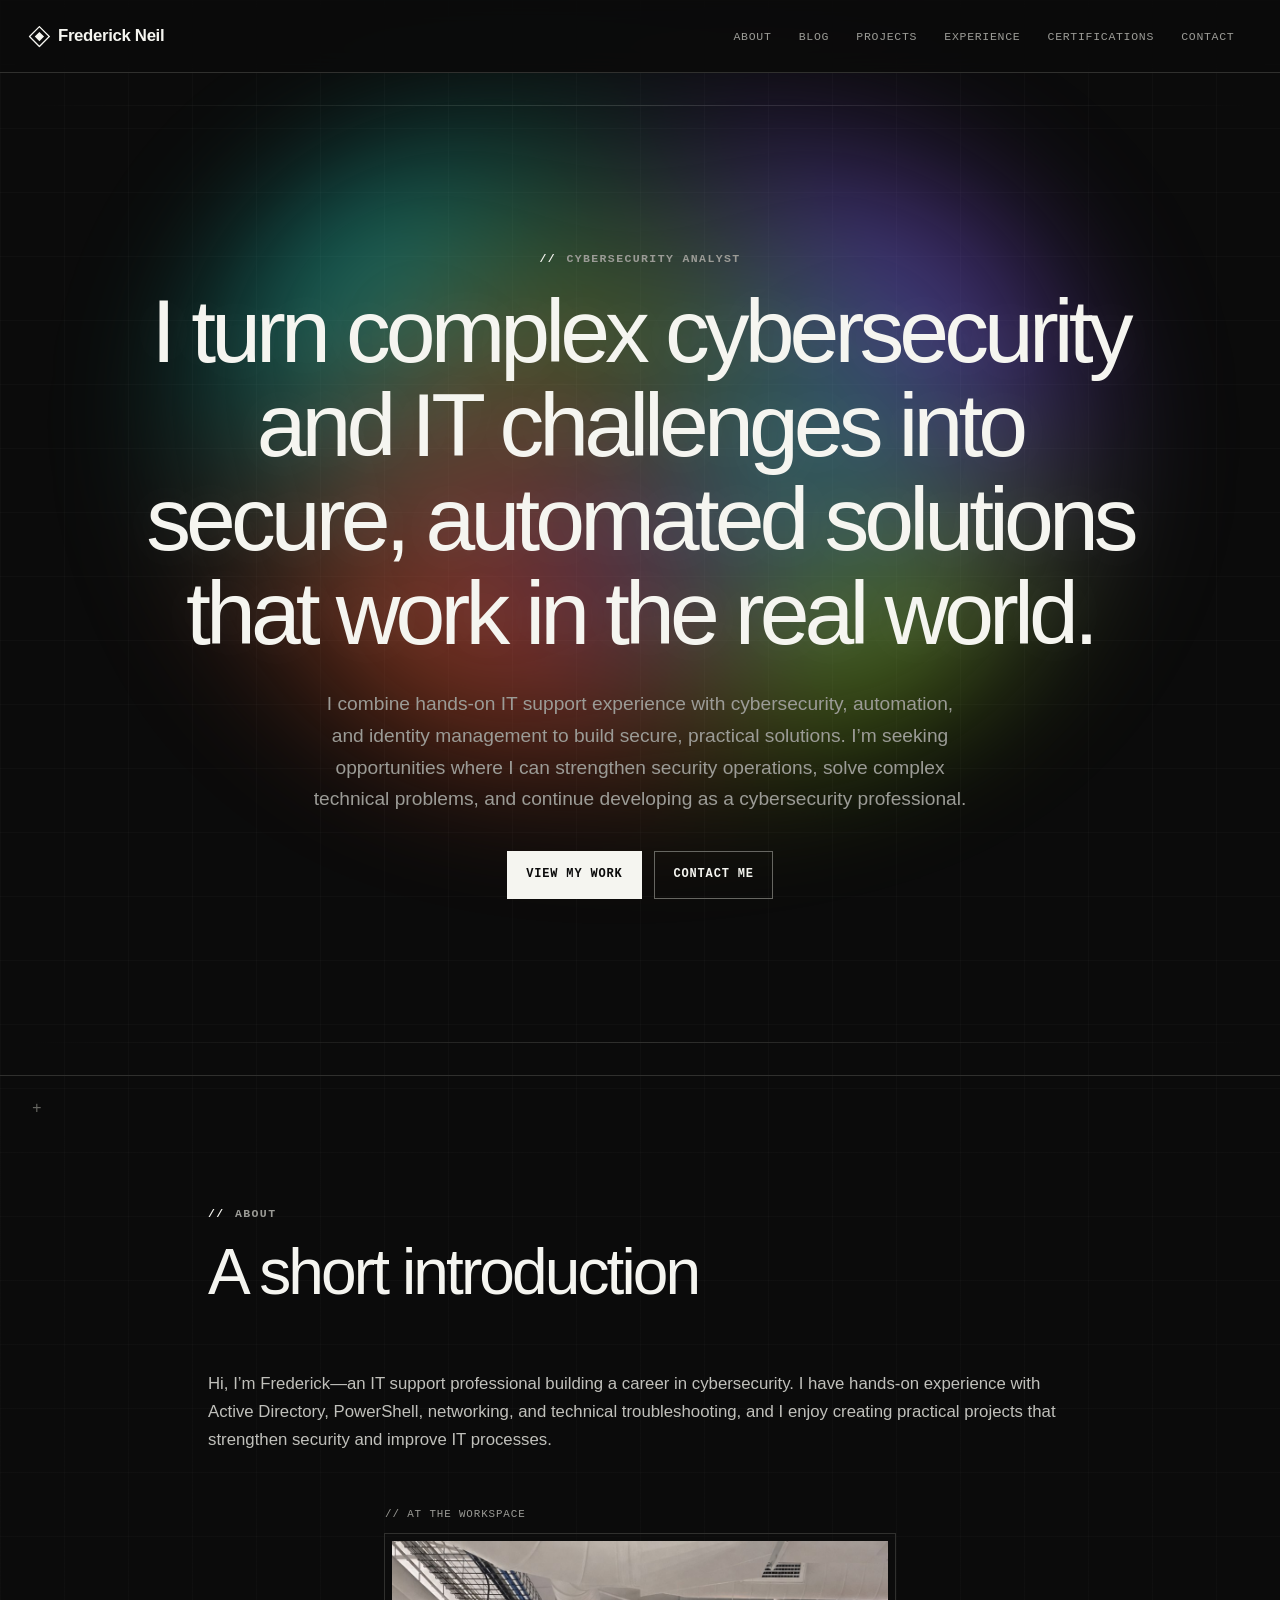
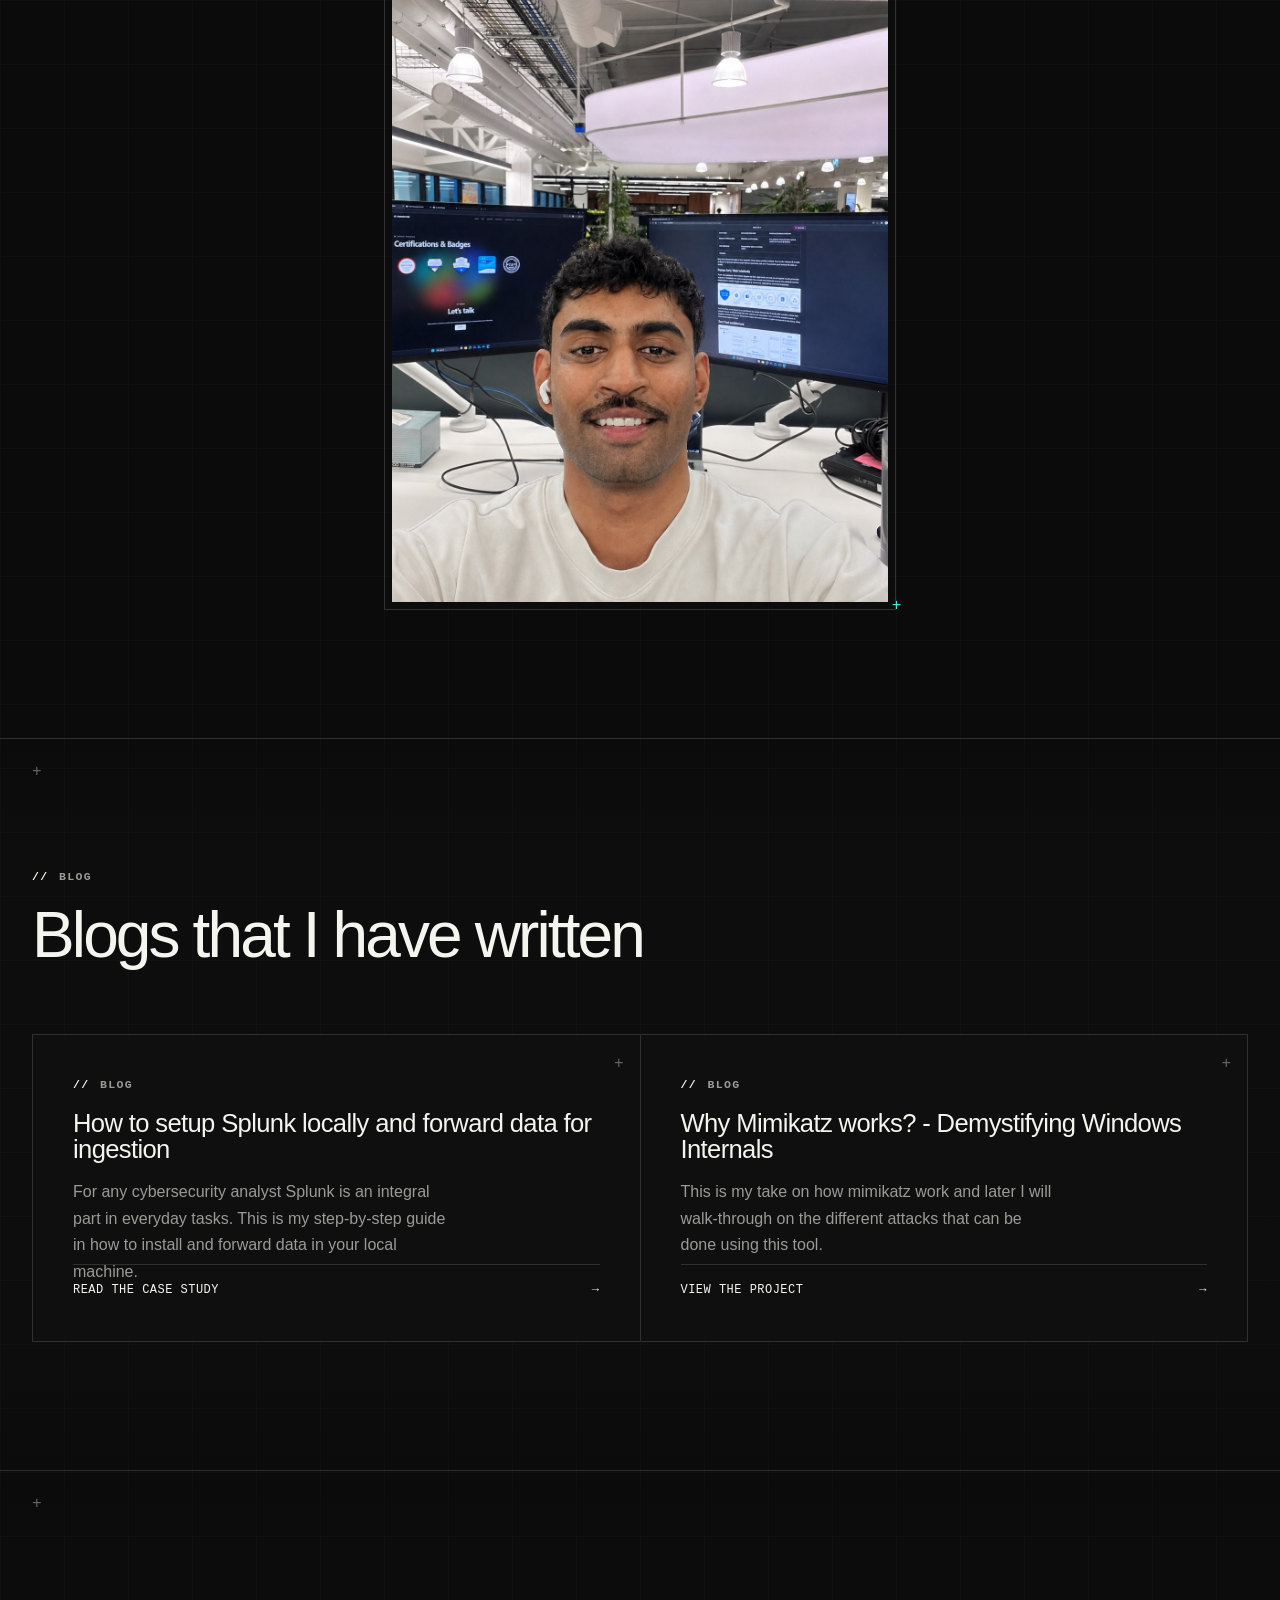
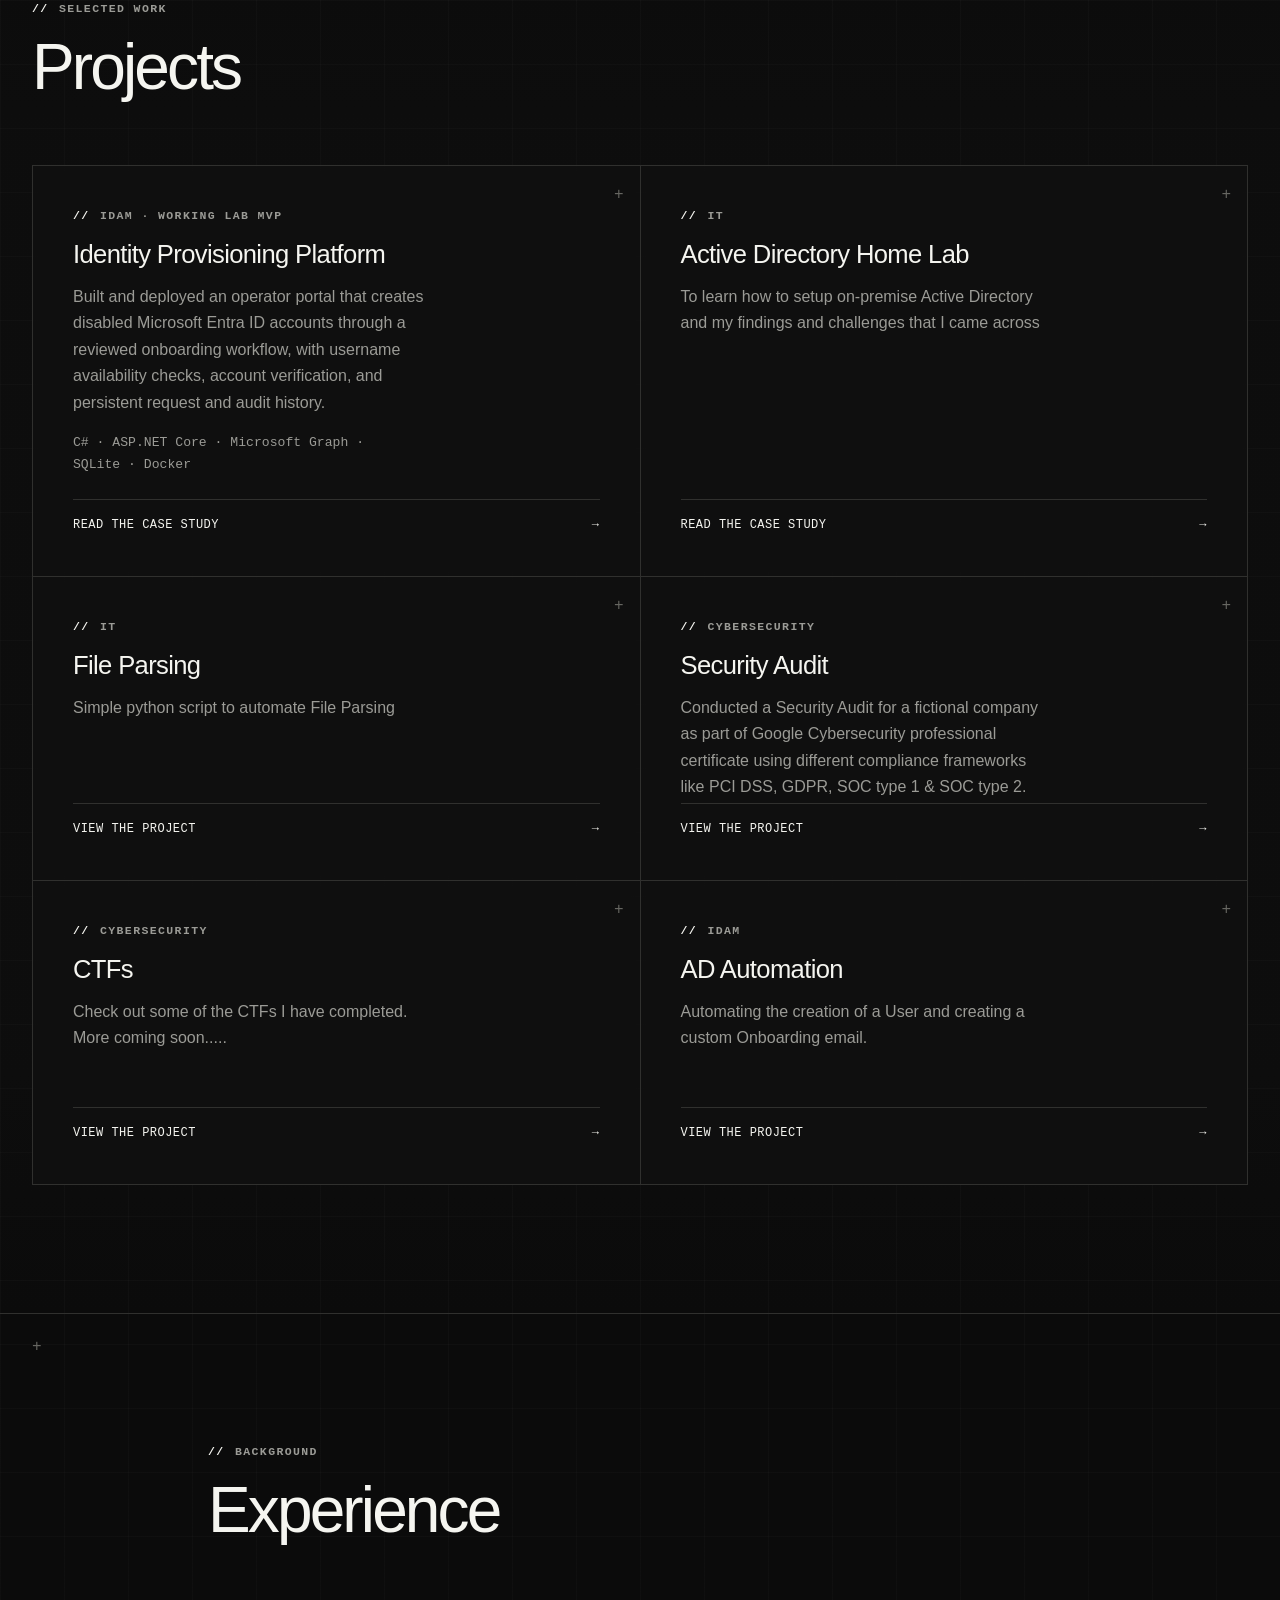
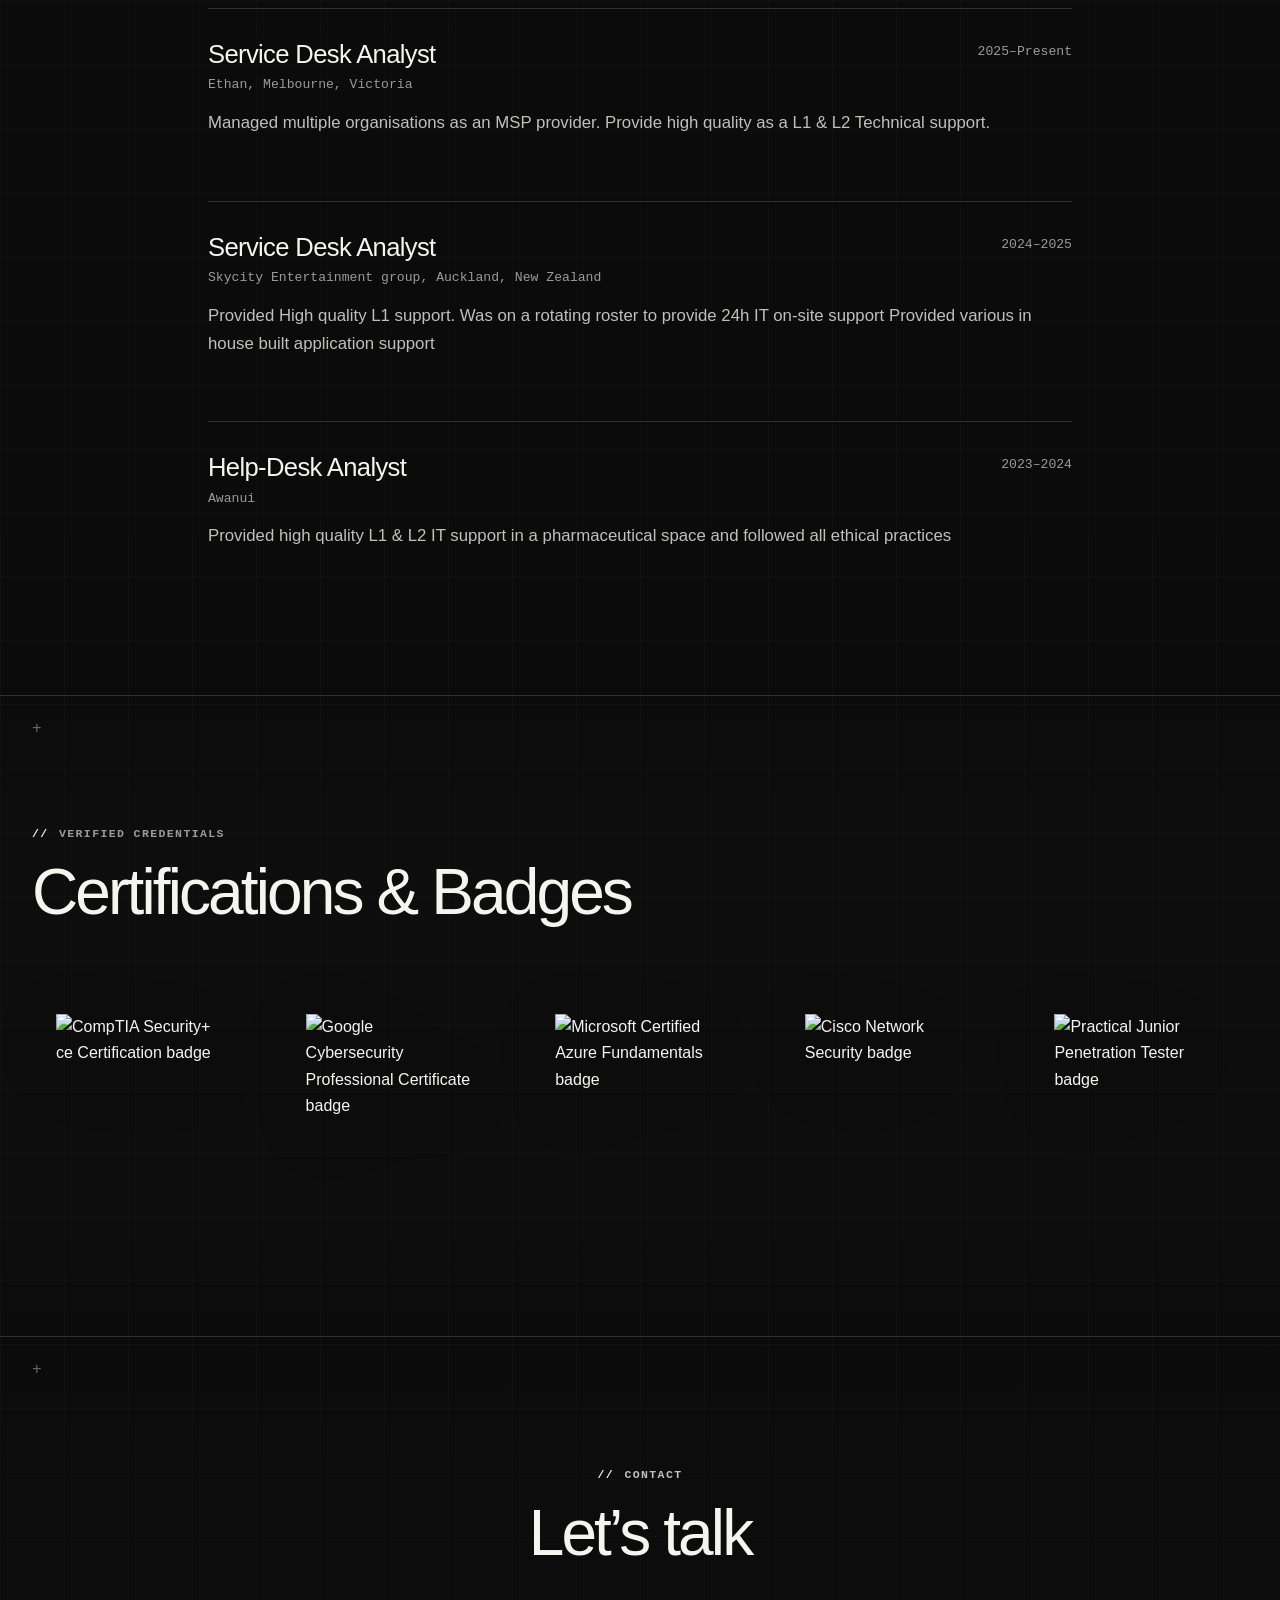
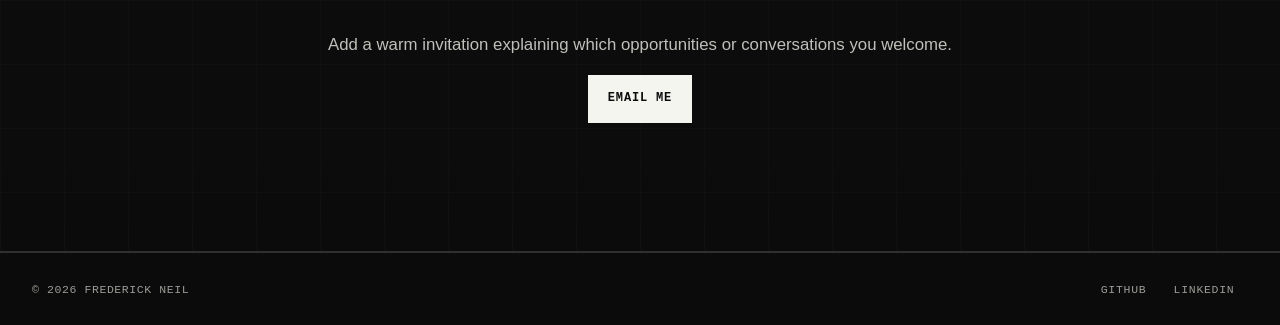
==== commit 7840b85b: "Showcase the Entra identity provisioning MVP" ====
--- a/index.html
+++ b/index.html
@@ -108,6 +108,18 @@
           <h2>Projects</h2>
 
           <div class="card-grid">
+            <article class="card project-feature">
+              <p class="card-label">IDAM &middot; Working lab MVP</p>
+              <h3>Identity Provisioning Platform</h3>
+              <p>
+                Built and deployed an operator portal that creates disabled Microsoft Entra ID
+                accounts through a reviewed onboarding workflow, with username availability
+                checks, account verification, and persistent request and audit history.
+              </p>
+              <p class="muted">C# &middot; ASP.NET Core &middot; Microsoft Graph &middot; SQLite &middot; Docker</p>
+              <a href="projects/identity-provisioning.html">Read the case study <span aria-hidden="true">&rarr;</span></a>
+            </article>
+
             <article class="card">
               <p class="card-label">IT</p>
               <h3>Active Directory Home Lab</h3>
--- a/css/styles.css
+++ b/css/styles.css
@@ -516,6 +516,15 @@
   text-transform: uppercase;
 }
 
+.card.project-feature > a {
+  position: static;
+  margin-top: 1.5rem;
+}
+
+.workflow-list li + li {
+  margin-top: 1rem;
+}
+
 .badge-grid {
   display: grid;
   grid-template-columns: repeat(auto-fit, minmax(min(100%, 13rem), 1fr));
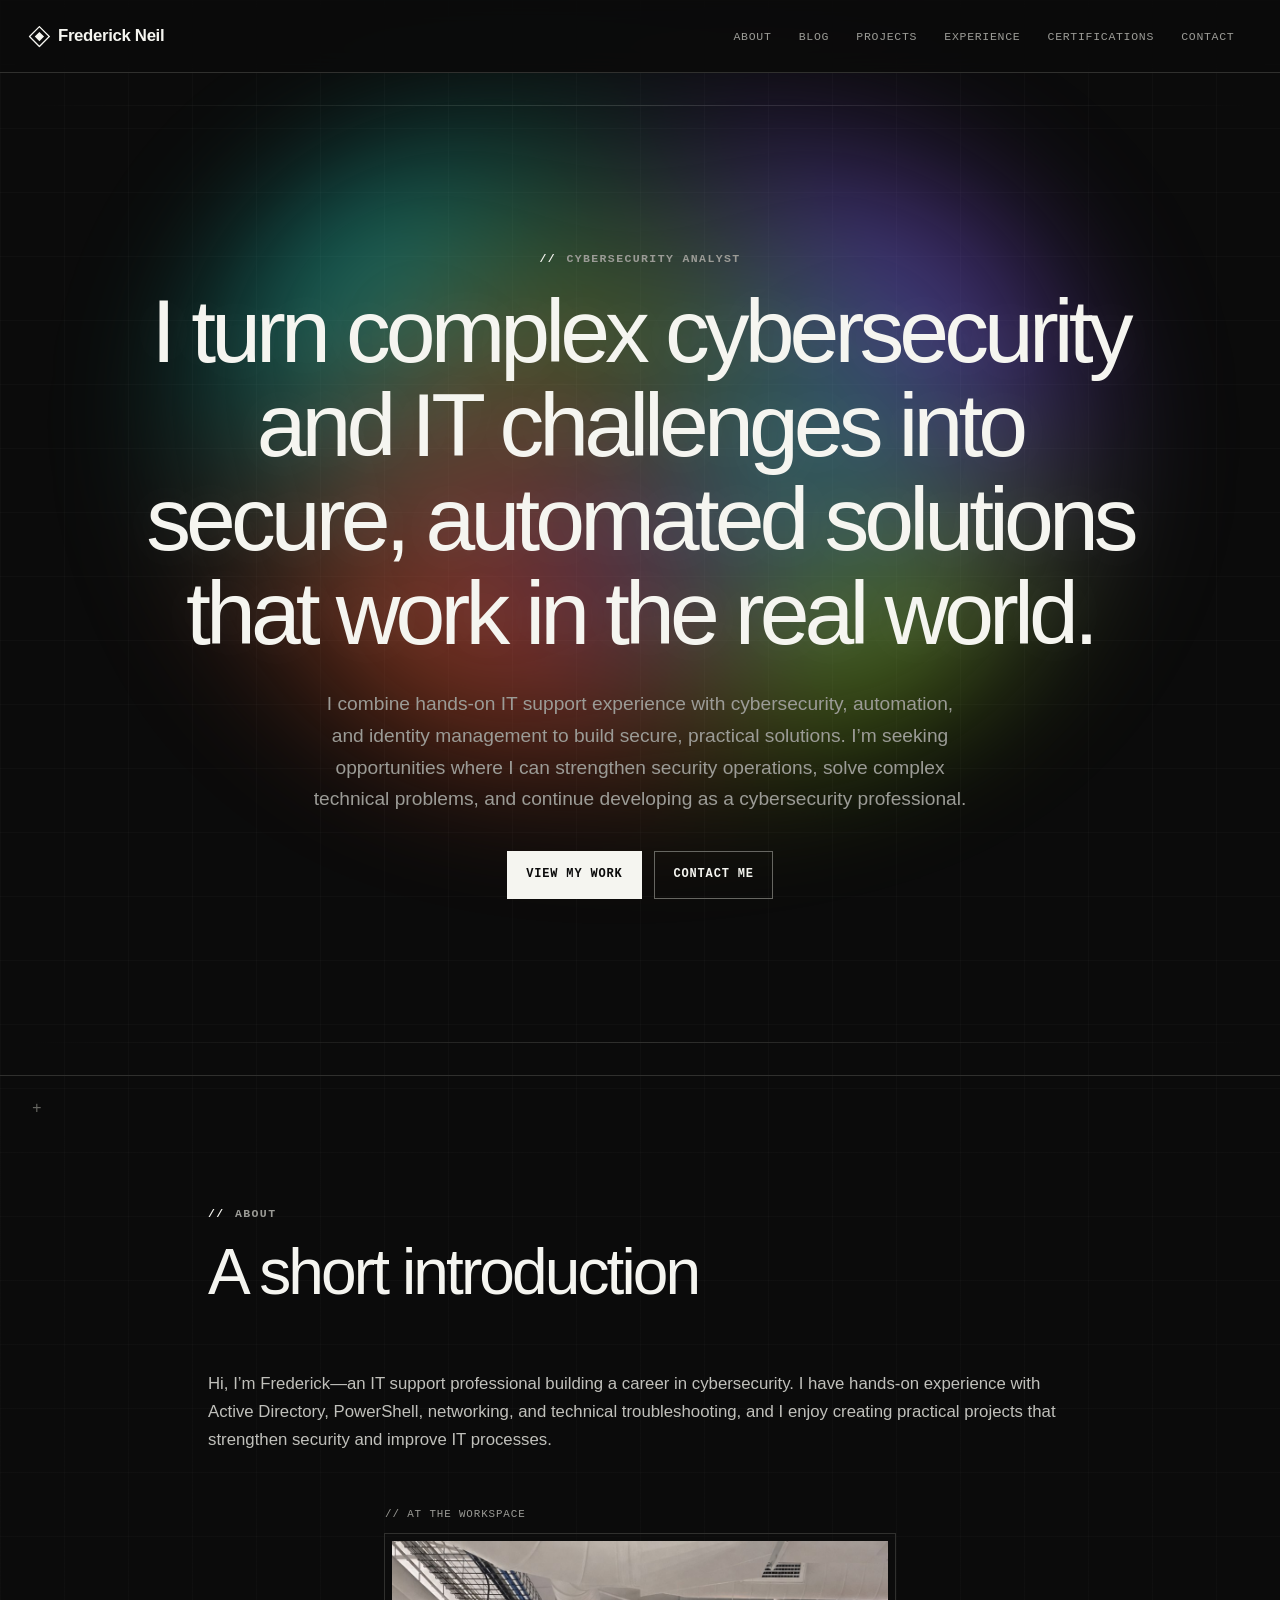
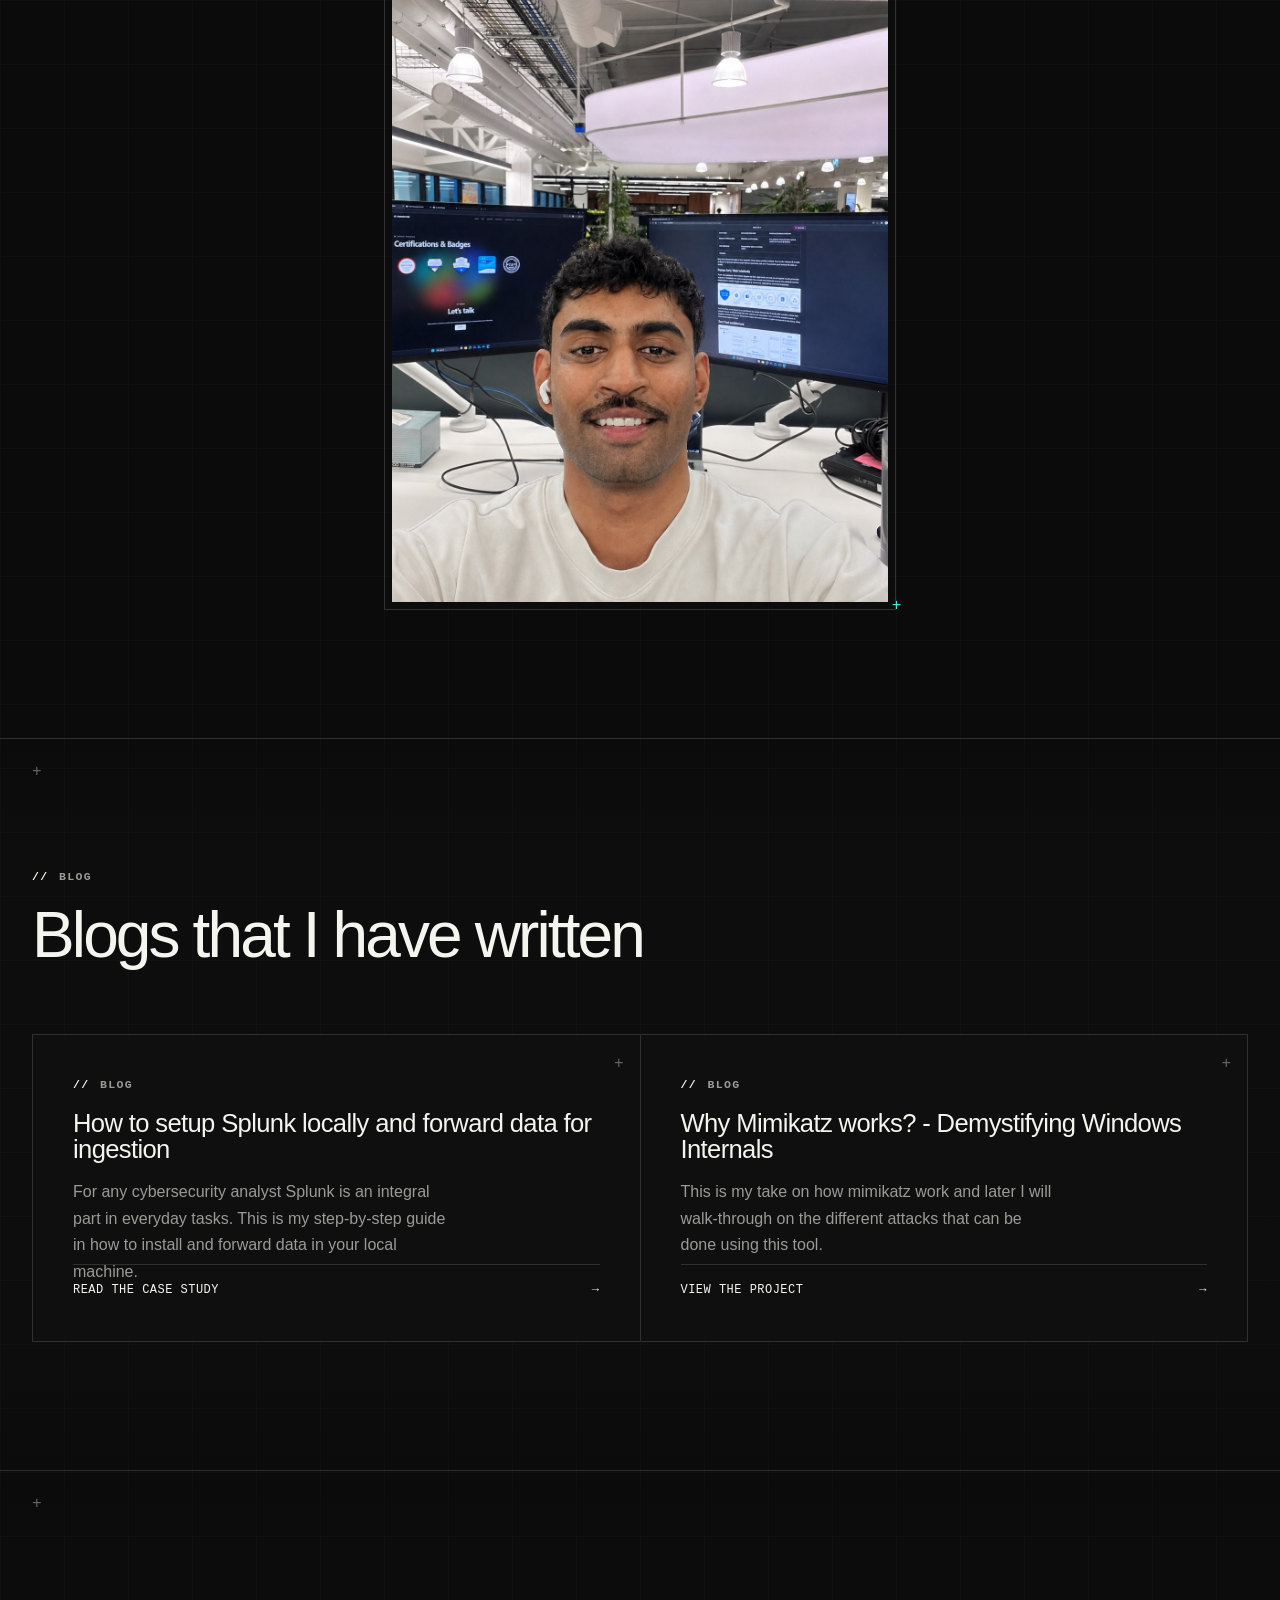
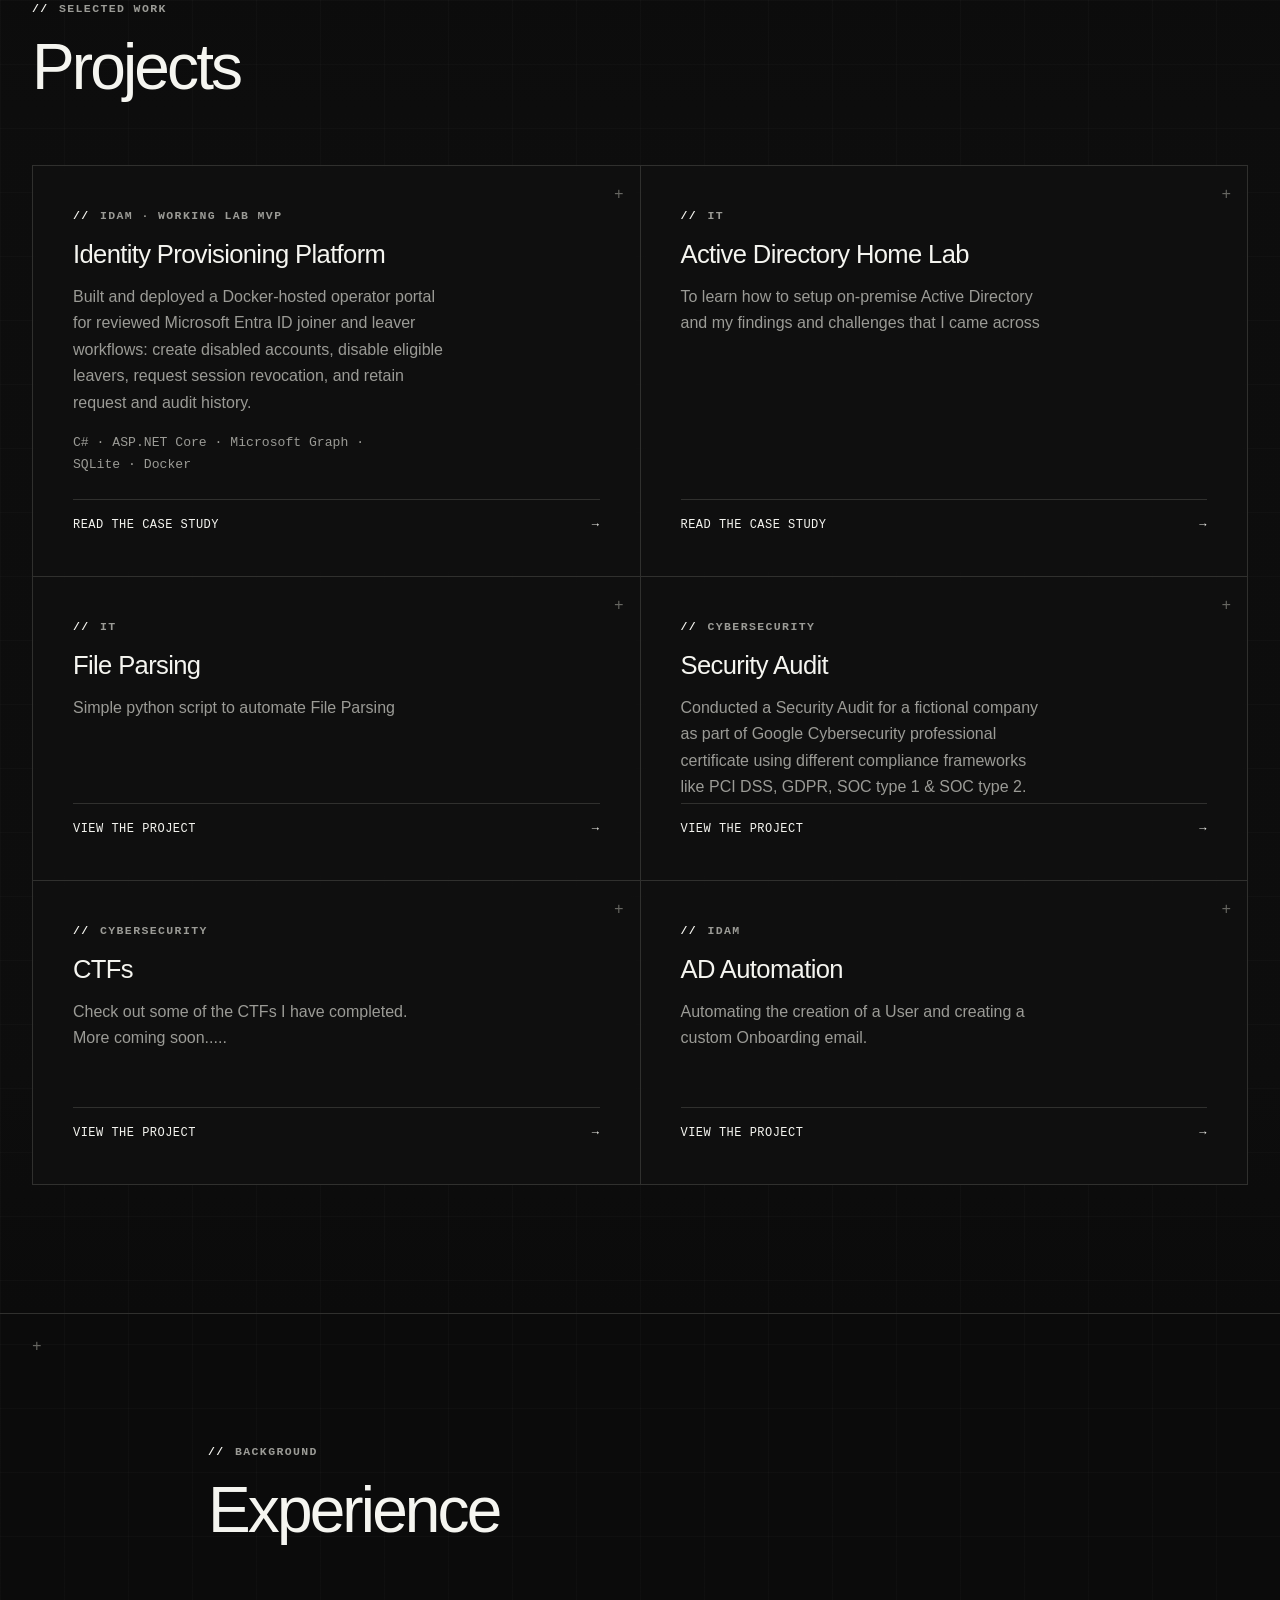
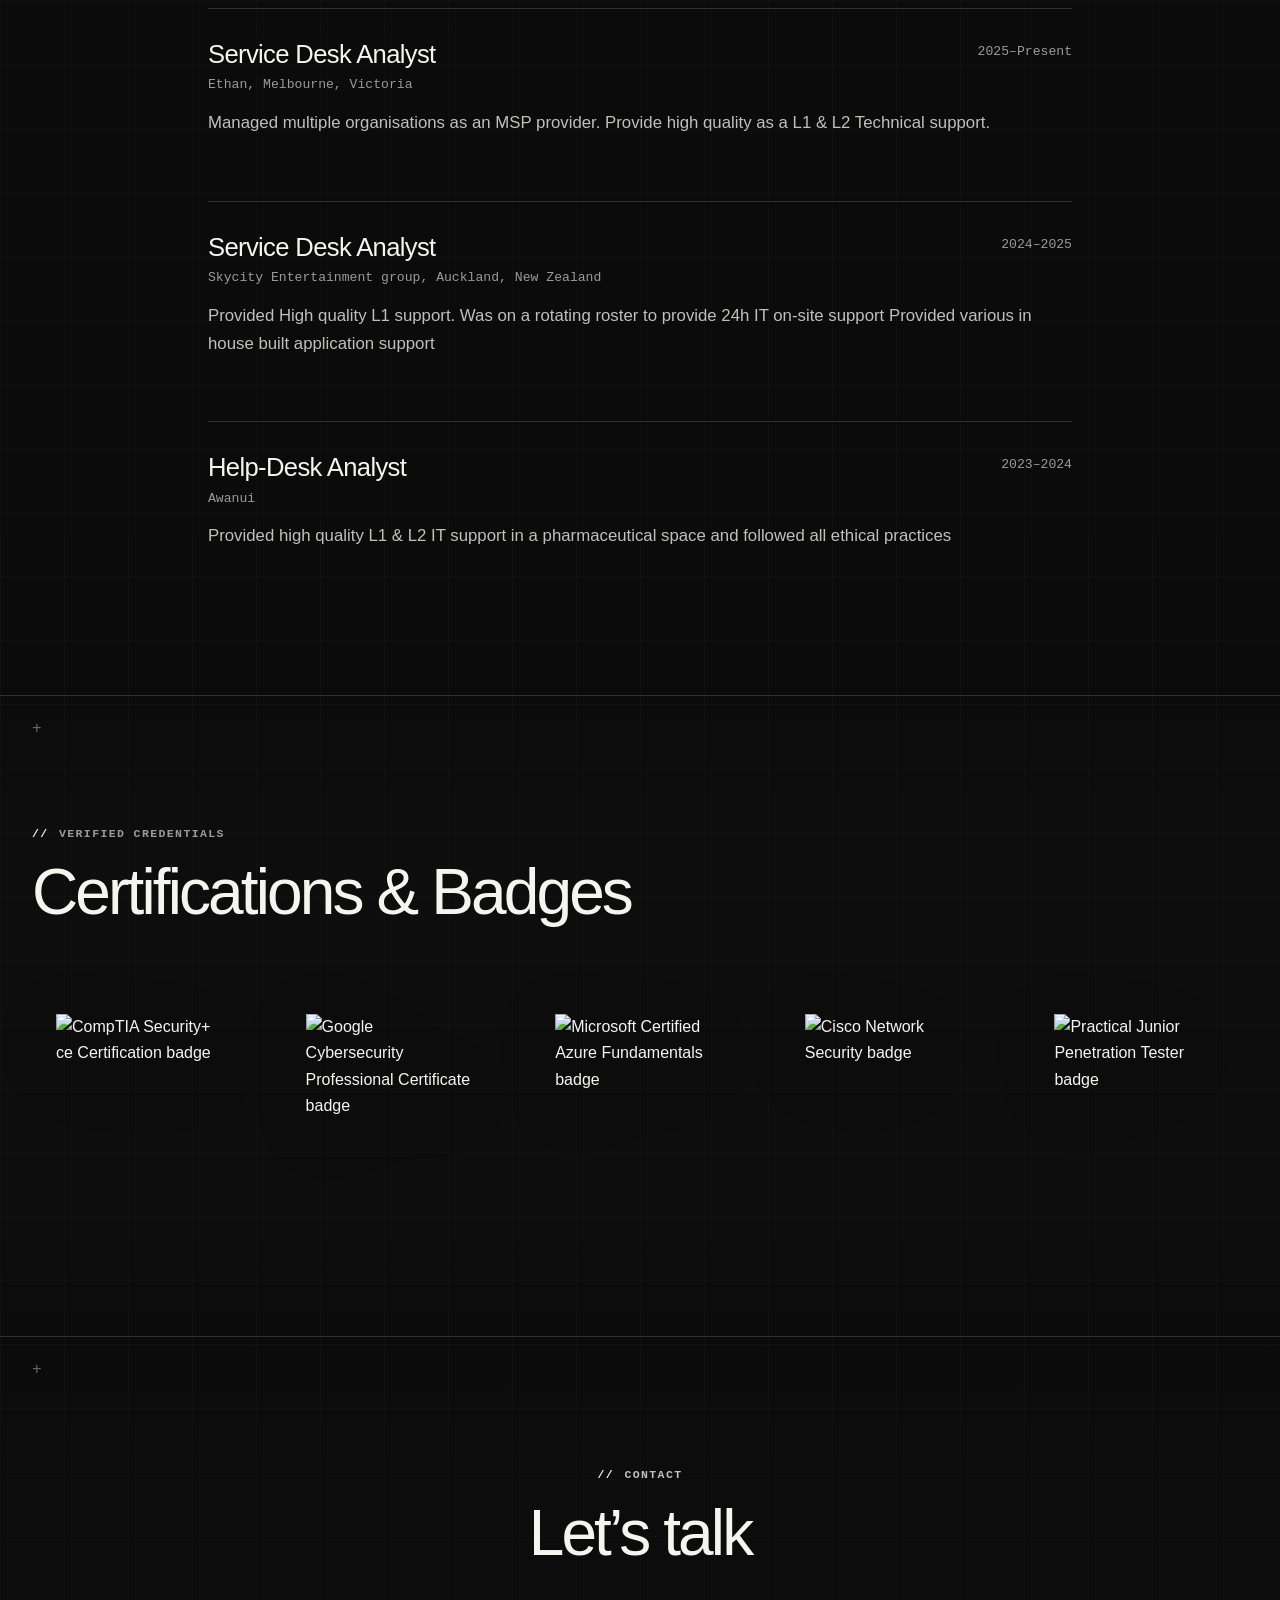
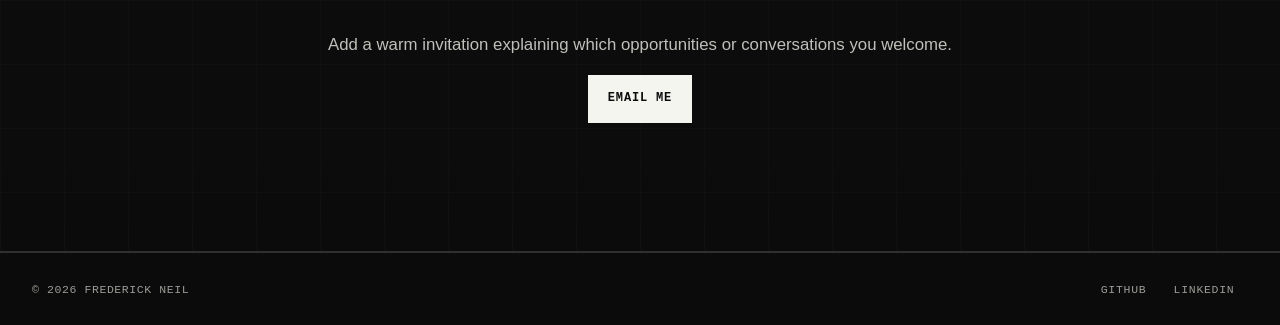
==== commit 80cb9a08: "Document Docker-hosted joiner and leaver lab workflows" ====
--- a/index.html
+++ b/index.html
@@ -112,9 +112,9 @@
               <p class="card-label">IDAM &middot; Working lab MVP</p>
               <h3>Identity Provisioning Platform</h3>
               <p>
-                Built and deployed an operator portal that creates disabled Microsoft Entra ID
-                accounts through a reviewed onboarding workflow, with username availability
-                checks, account verification, and persistent request and audit history.
+                Built and deployed a Docker-hosted operator portal for reviewed Microsoft Entra ID
+                joiner and leaver workflows: create disabled accounts, disable eligible leavers,
+                request session revocation, and retain request and audit history.
               </p>
               <p class="muted">C# &middot; ASP.NET Core &middot; Microsoft Graph &middot; SQLite &middot; Docker</p>
               <a href="projects/identity-provisioning.html">Read the case study <span aria-hidden="true">&rarr;</span></a>
